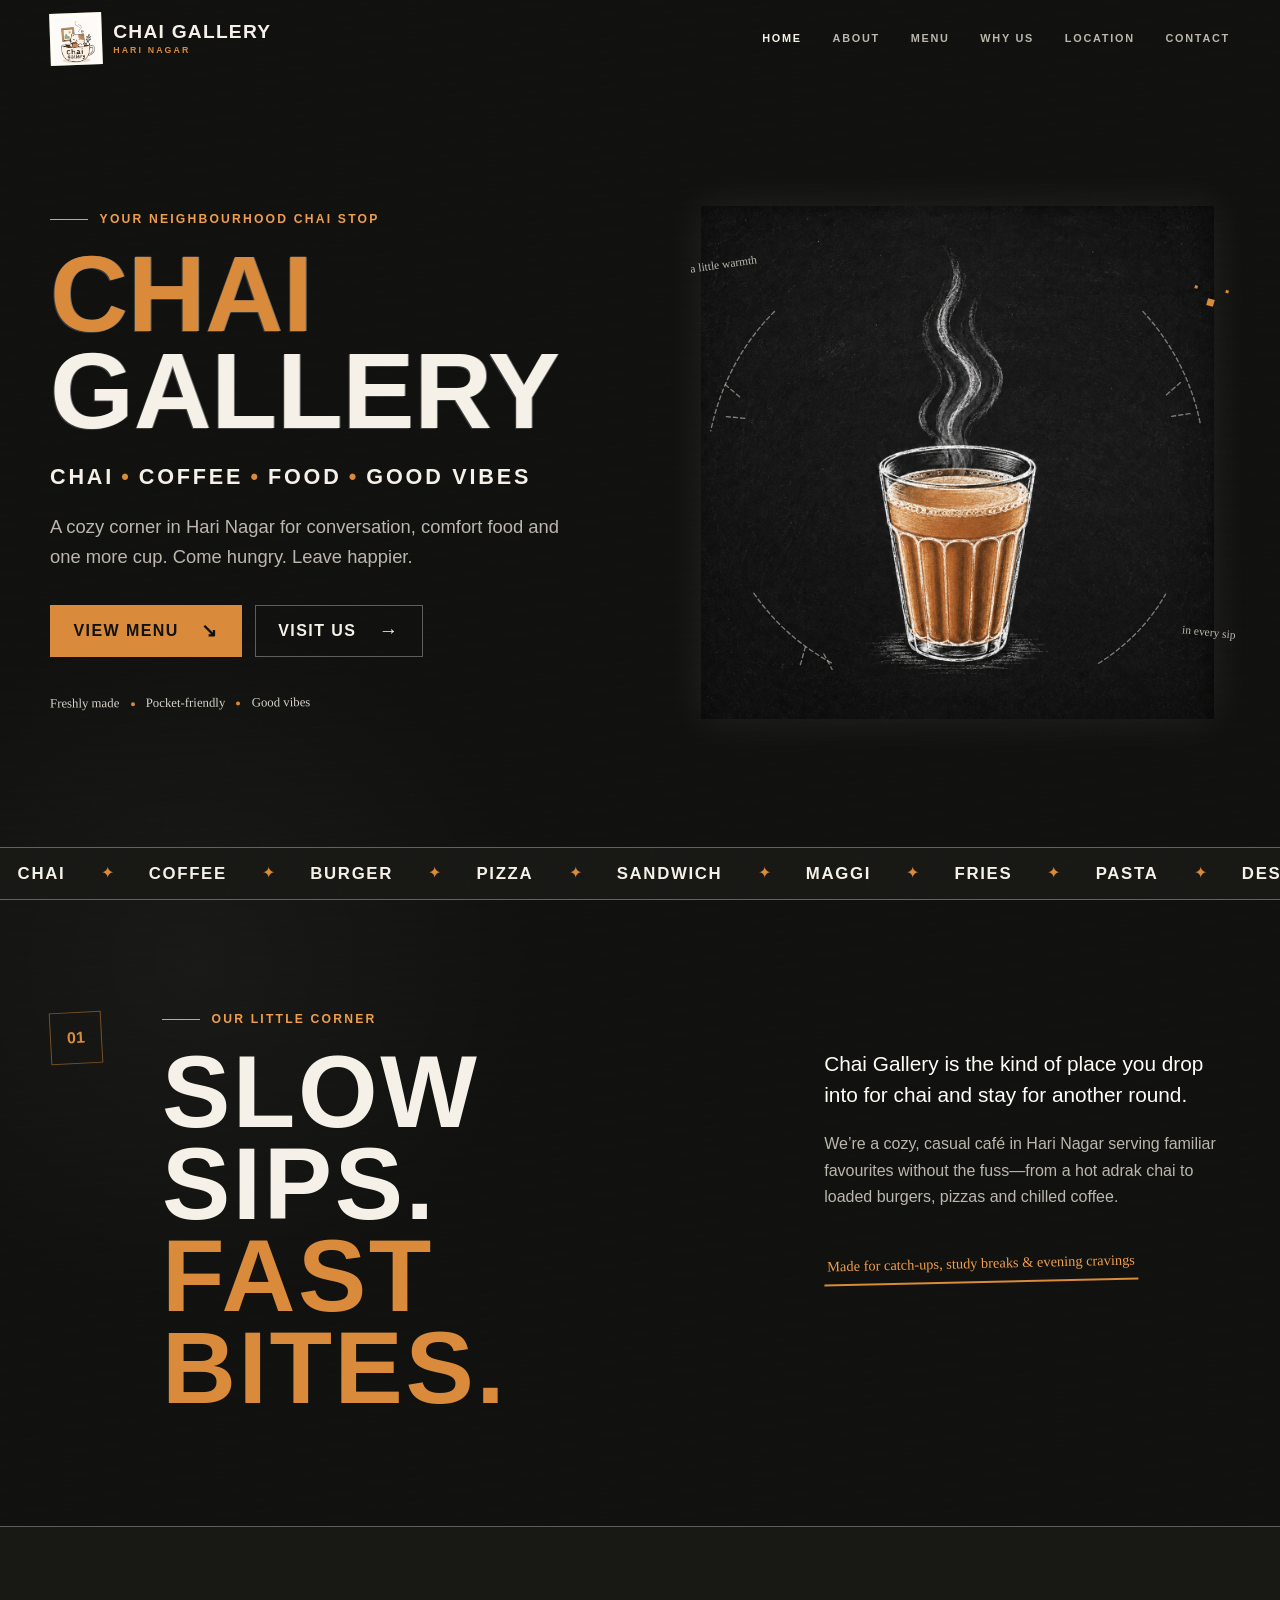
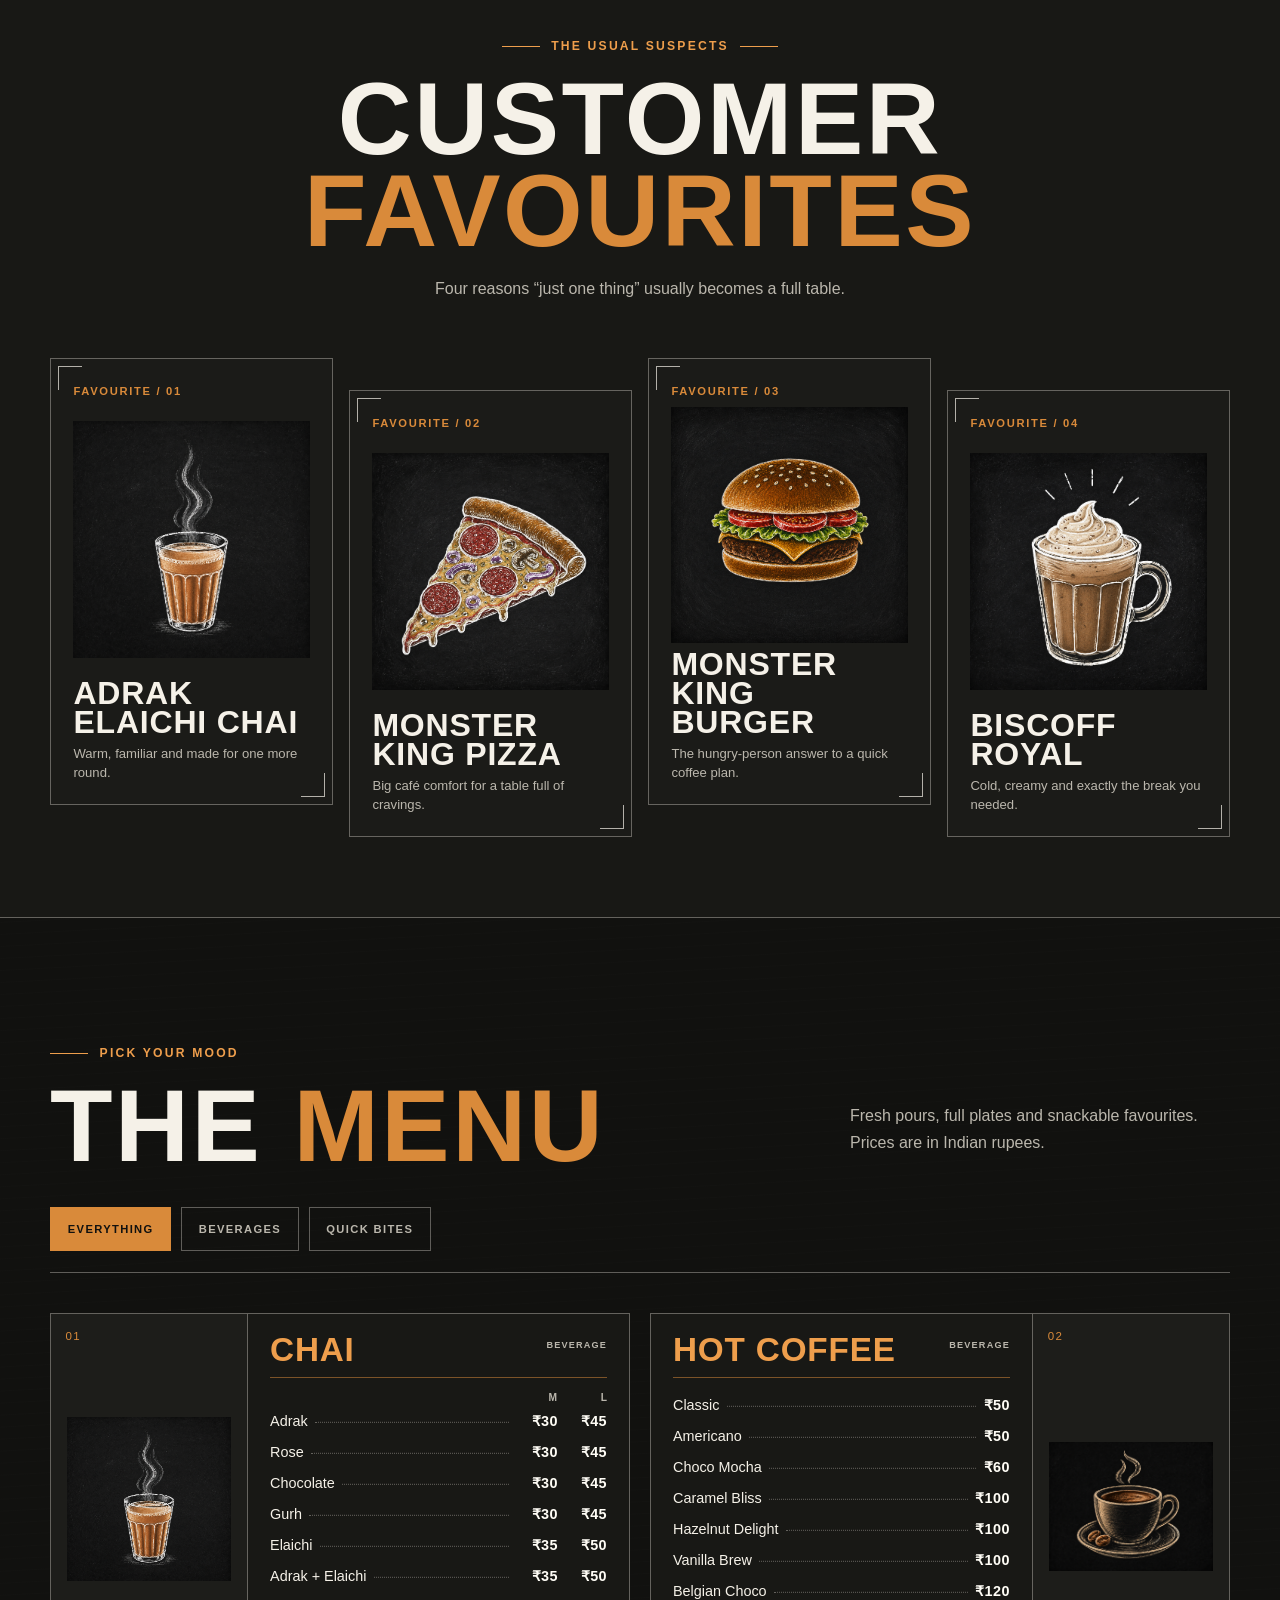
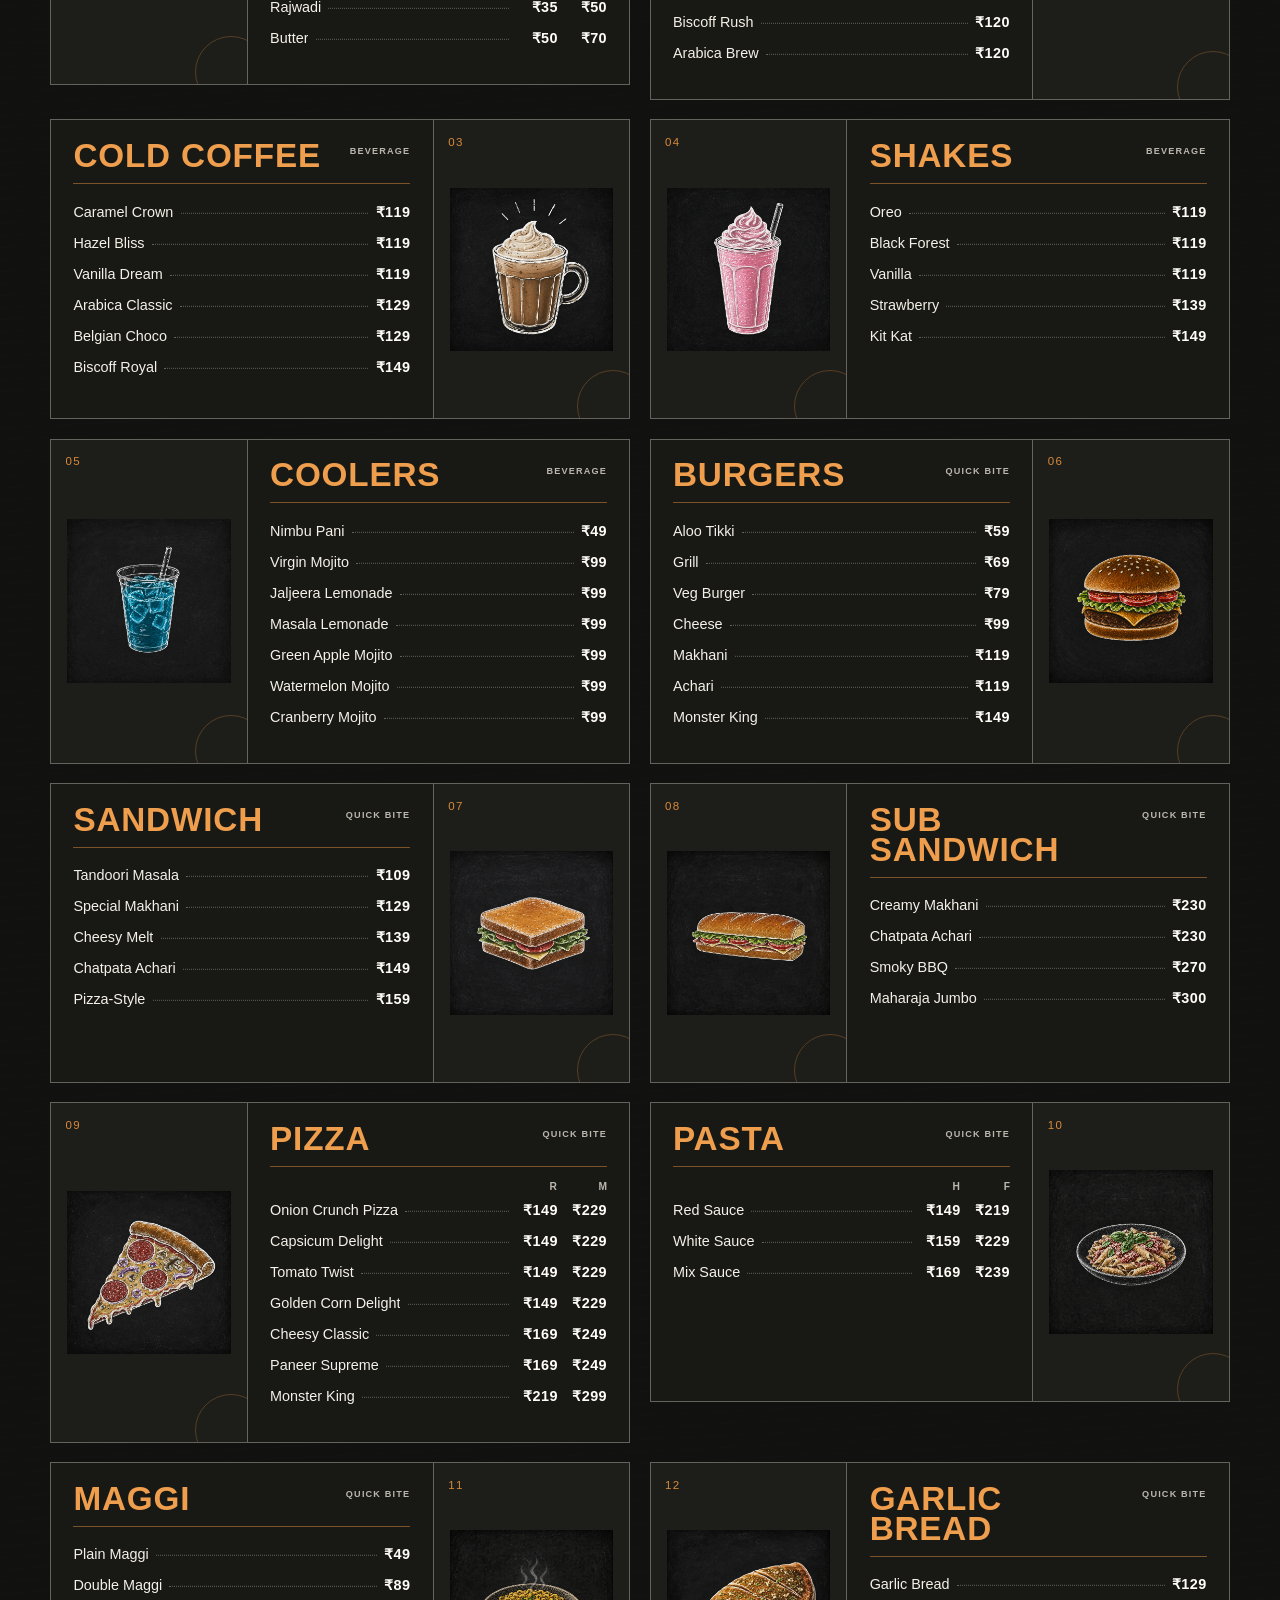
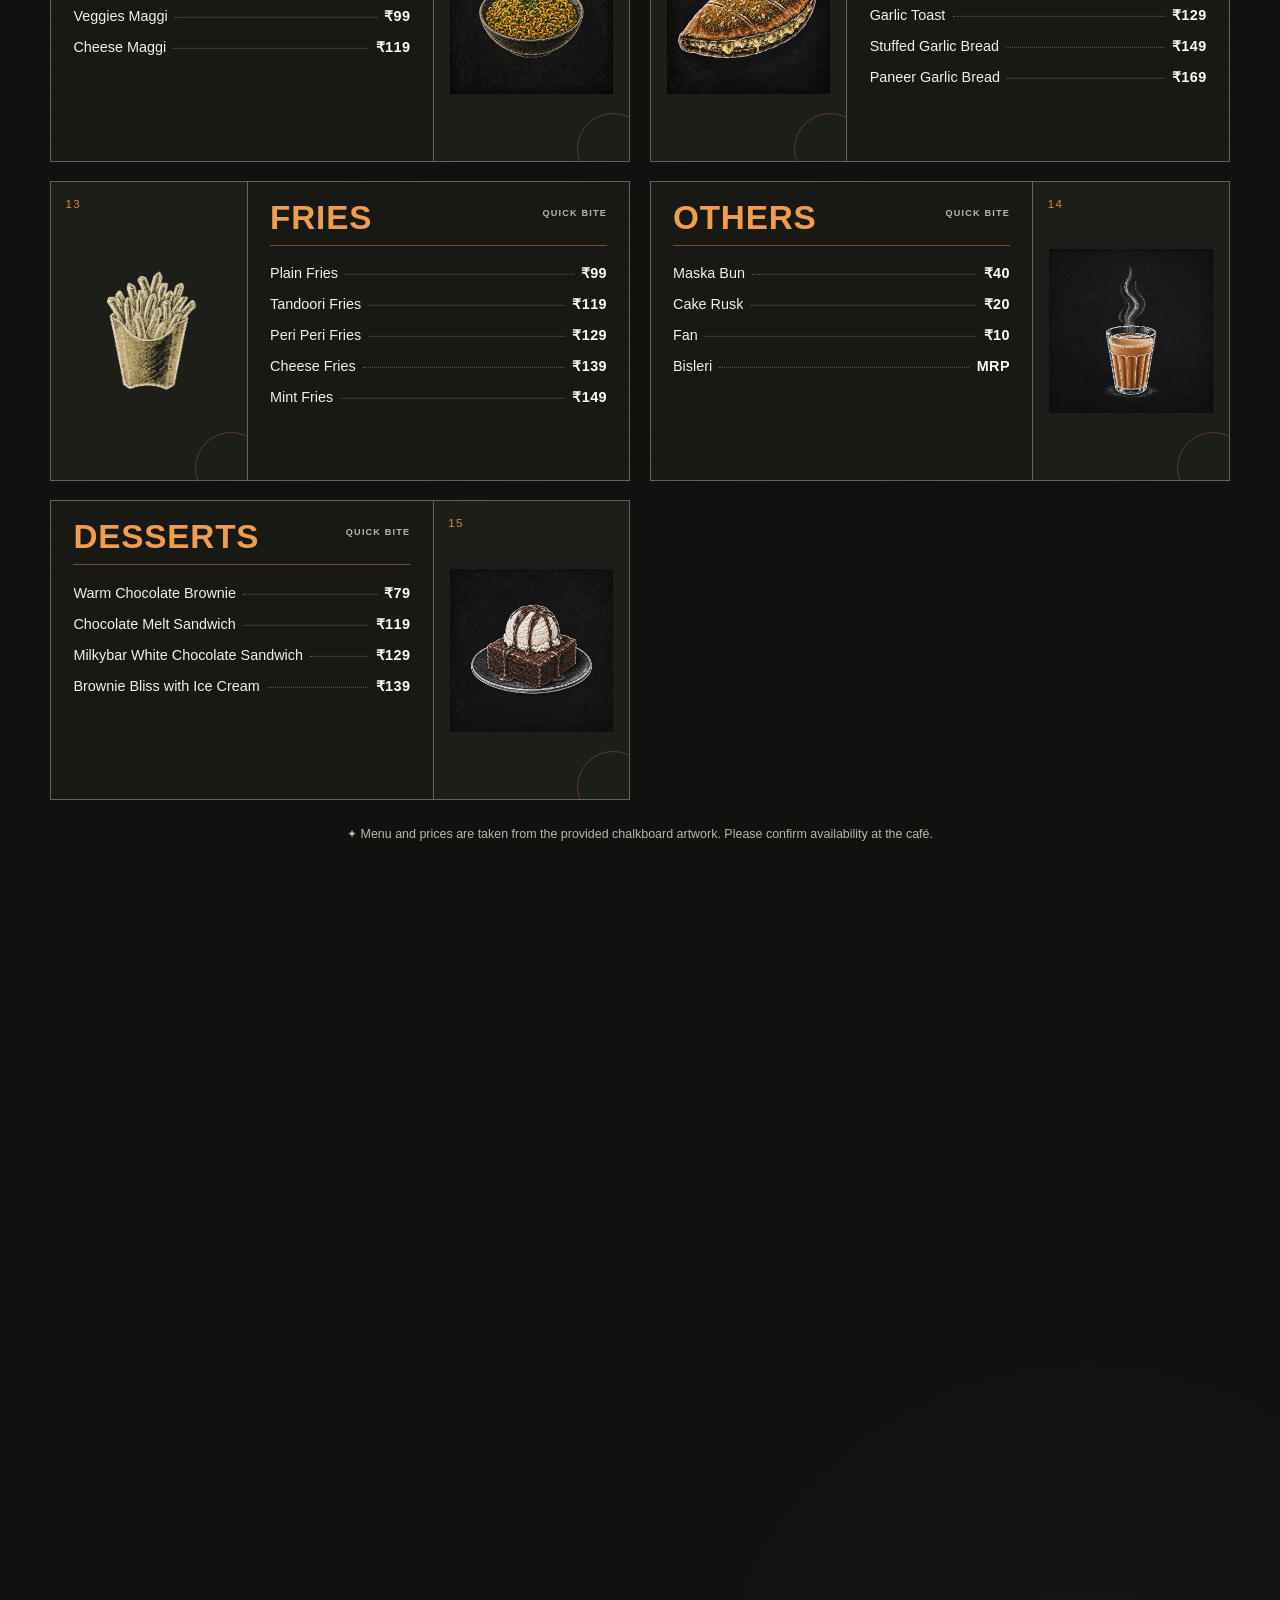
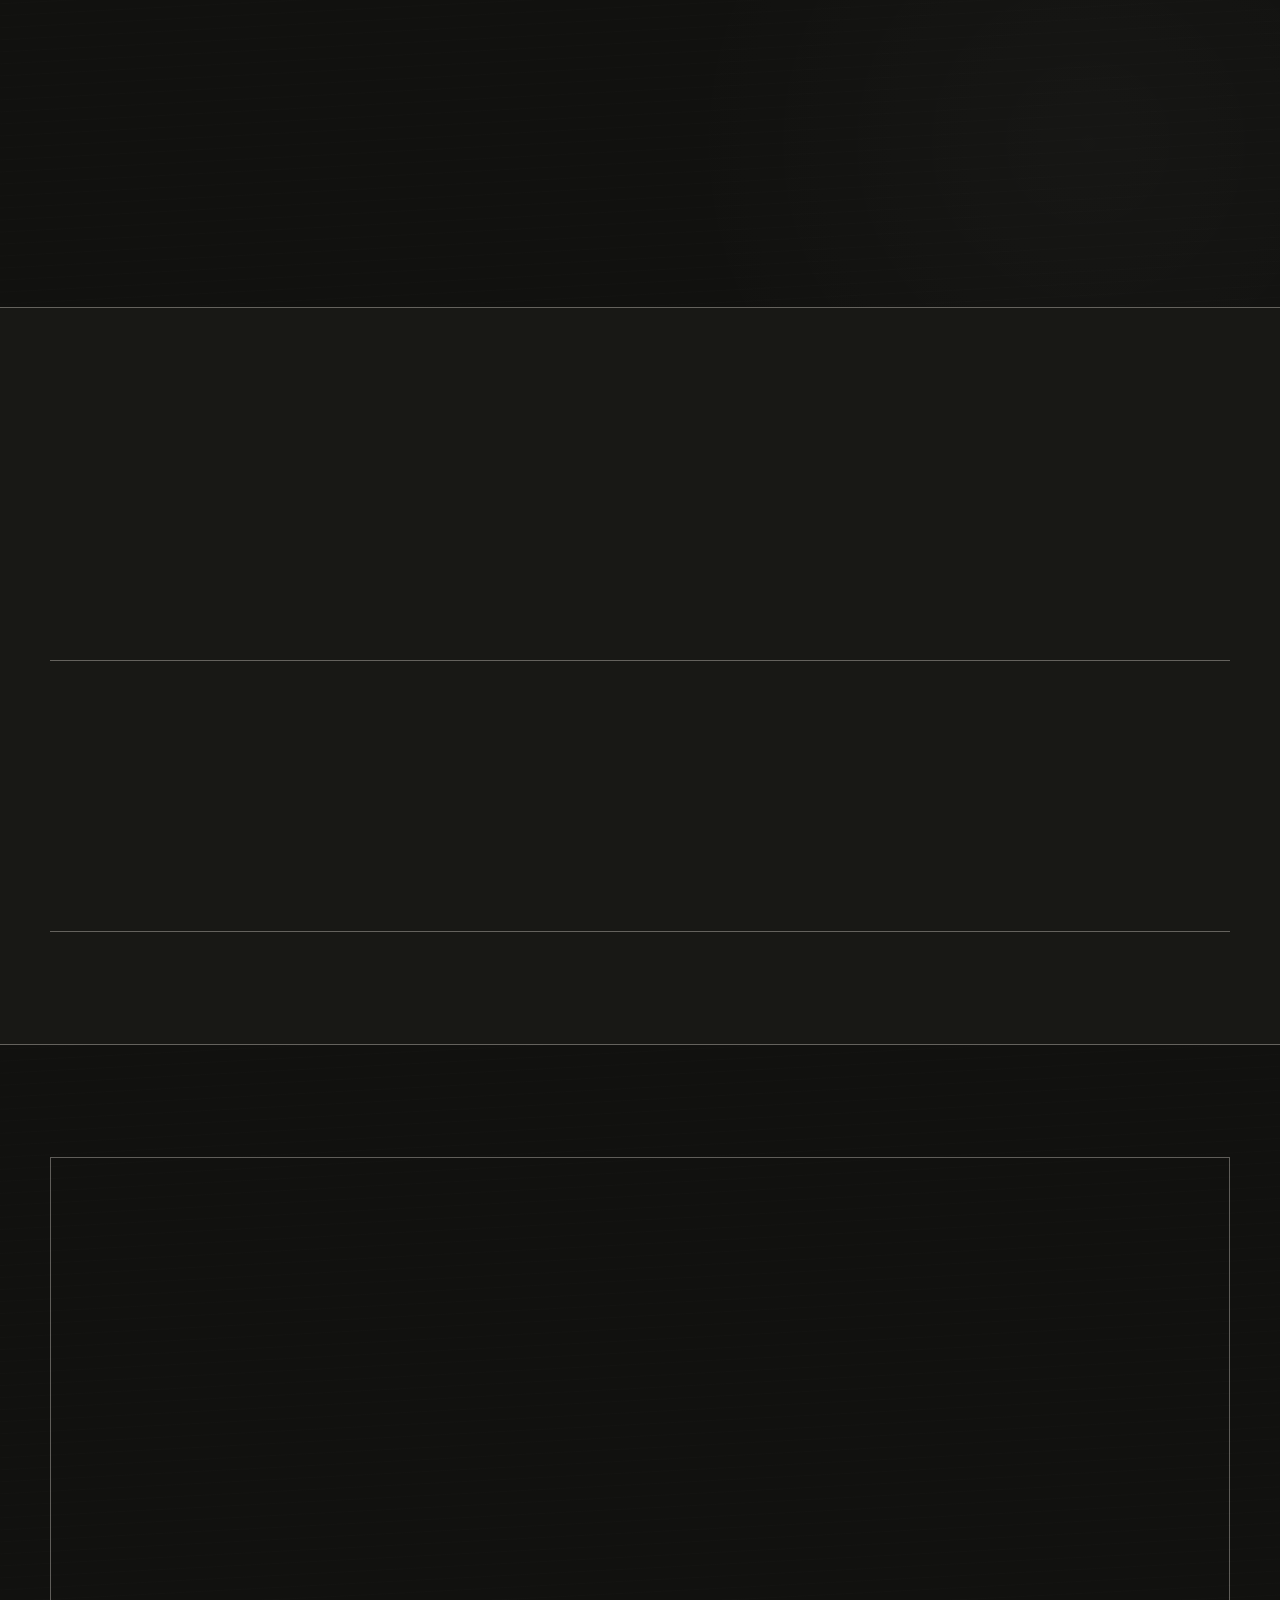
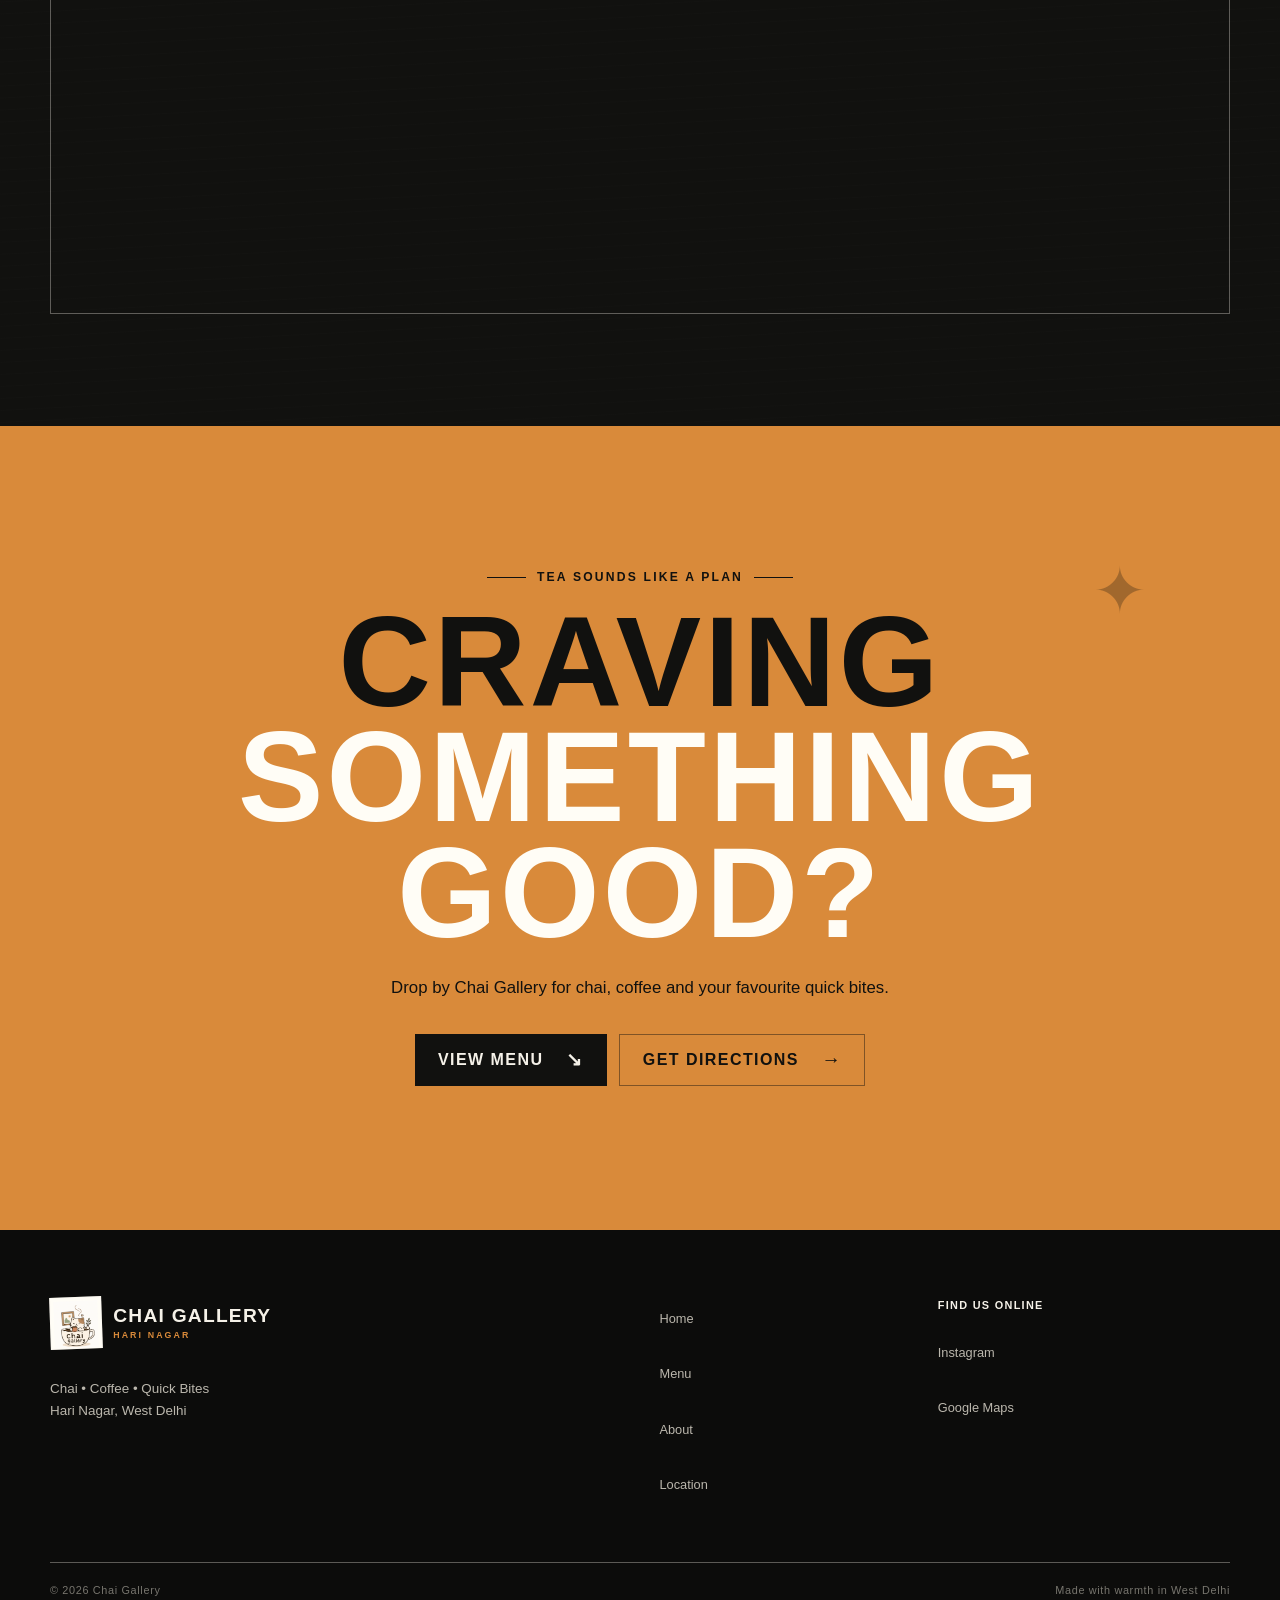
==== index.html @ 55b49de1 "Add WhatsApp link preview icon" ====
<!doctype html>
<html lang="en">
<head>
  <meta charset="utf-8">
  <meta name="viewport" content="width=device-width, initial-scale=1">
  <meta name="theme-color" content="#11110f">
  <meta name="description" content="Chai Gallery is a cozy, pocket-friendly cafe in Hari Nagar, West Delhi serving chai, coffee, quick bites, pizza, burgers and more. Get directions from the official Maps listing.">
  <meta name="keywords" content="Chai Gallery, Chai Gallery Hari Nagar, cafe in Hari Nagar, chai in Hari Nagar, coffee shop Hari Nagar, cafe West Delhi, pizza Hari Nagar, burger Hari Nagar, cold coffee Hari Nagar">
  <link rel="canonical" href="https://www.chaigallery.in/">
  <meta property="og:type" content="website">
  <meta property="og:url" content="https://www.chaigallery.in/">
  <meta property="og:site_name" content="Chai Gallery">
  <meta property="og:title" content="Chai Gallery | Chai, Coffee & Quick Bites in Hari Nagar">
  <meta property="og:description" content="Good chai, quick bites and easy-going cafe vibes in Hari Nagar, West Delhi.">
  <meta property="og:image" content="https://www.chaigallery.in/assets/images/whatsapp-preview.png">
  <meta property="og:image:secure_url" content="https://www.chaigallery.in/assets/images/whatsapp-preview.png">
  <meta property="og:image:type" content="image/png">
  <meta property="og:image:width" content="512">
  <meta property="og:image:height" content="512">
  <meta property="og:image:alt" content="Chai Gallery logo">
  <meta property="og:locale" content="en_IN">
  <meta name="twitter:card" content="summary">
  <meta name="twitter:title" content="Chai Gallery | Chai, Coffee & Quick Bites in Hari Nagar">
  <meta name="twitter:description" content="Good chai, quick bites and easy-going cafe vibes in Hari Nagar, West Delhi.">
  <meta name="twitter:image" content="https://www.chaigallery.in/assets/images/whatsapp-preview.png">
  <title>Chai Gallery | Cafe in Hari Nagar, West Delhi</title>

  <link rel="icon" href="assets/images/chai-gallery-logo.png" type="image/png">
  <link rel="apple-touch-icon" href="assets/images/whatsapp-preview.png">
  <link rel="preload" href="assets/images/menu-art/hero-chai.png" as="image">
  <link rel="preload" href="assets/images/chai-gallery-logo.png" as="image">
  <link rel="stylesheet" href="css/style.css">

  <script type="application/ld+json">
  {
    "@context": "https://schema.org",
    "@type": "CafeOrCoffeeShop",
    "name": "Chai Gallery",
    "description": "A cozy neighborhood cafe for chai, coffee and quick bites in Hari Nagar, West Delhi.",
    "servesCuisine": ["Tea", "Coffee", "Cafe", "Fast Food"],
    "priceRange": "₹",
    "hasMap": "https://maps.app.goo.gl/oTxASr8ygmc5eHVb9",
    "sameAs": ["https://www.instagram.com/chai_gallery_official/"],
    "geo": {
      "@type": "GeoCoordinates",
      "latitude": 28.624861,
      "longitude": 77.1076465
    },
    "address": {
      "@type": "PostalAddress",
      "addressLocality": "Hari Nagar",
      "addressRegion": "New Delhi, Delhi",
      "addressCountry": "IN"
    }
  }
  </script>
</head>
<body>
  <a class="skip-link" href="#main-content">Skip to main content</a>

  <header class="site-header" data-header>
    <div class="container nav-shell">
      <a class="brand" href="#home" aria-label="Chai Gallery home">
        <span class="brand-mark" aria-hidden="true">
          <img src="assets/images/chai-gallery-logo.png" width="56" height="56" alt="">
        </span>
        <span><strong>CHAI GALLERY</strong><small>HARI NAGAR</small></span>
      </a>

      <button class="nav-toggle" type="button" aria-expanded="false" aria-controls="primary-navigation" aria-label="Open navigation" data-nav-toggle>
        <span></span><span></span><span></span>
      </button>

      <nav class="primary-nav" id="primary-navigation" aria-label="Primary navigation" data-nav>
        <a href="#home">Home</a>
        <a href="#about">About</a>
        <a href="#menu">Menu</a>
        <a href="#why-us">Why us</a>
        <a href="#location">Location</a>
        <a href="#contact">Contact</a>
      </nav>
    </div>
  </header>

  <main id="main-content">
    <section class="hero" id="home" aria-labelledby="hero-title">
      <div class="container hero-grid">
        <div class="hero-copy" data-reveal>
          <p class="eyebrow"><span></span> Your neighbourhood chai stop</p>
          <h1 id="hero-title"><span>CHAI</span> GALLERY</h1>
          <p class="hero-tagline">CHAI <b>•</b> COFFEE <b>•</b> FOOD <b>•</b> GOOD VIBES</p>
          <p class="hero-intro">A cozy corner in Hari Nagar for conversation, comfort food and one more cup. Come hungry. Leave happier.</p>
          <div class="button-row">
            <a class="button button-primary" href="#menu">View menu <span aria-hidden="true">↘</span></a>
            <a class="button button-ghost" href="#location">Visit us <span aria-hidden="true">→</span></a>
          </div>
          <div class="hero-note" aria-label="Cafe highlights">
            <span>Freshly made</span><i aria-hidden="true"></i><span>Pocket-friendly</span><i aria-hidden="true"></i><span>Good vibes</span>
          </div>
        </div>

        <div class="hero-art" aria-hidden="true" data-reveal>
          <span class="chalk-label label-one">a little warmth</span>
          <span class="chalk-label label-two">in every sip</span>
          <img src="assets/images/menu-art/hero-chai.png" width="620" height="620" alt="" fetchpriority="high">
          <svg class="hero-scribble" viewBox="0 0 530 500">
            <path d="M87 103c-31 31-52 70-62 116M445 103c27 29 48 68 56 110M67 377c20 29 45 51 76 68M402 445c27-17 49-39 65-67" />
            <path d="M53 186l-14-12m19 33-20-2M468 184l15-13m-10 34 20-3M117 429l-5 18m23-11 8 15" />
          </svg>
        </div>
      </div>
      <div class="hero-marquee" aria-hidden="true">
        <div>
          <span>CHAI</span><i>✦</i><span>COFFEE</span><i>✦</i><span>BURGER</span><i>✦</i><span>PIZZA</span><i>✦</i><span>SANDWICH</span><i>✦</i><span>MAGGI</span><i>✦</i><span>FRIES</span><i>✦</i><span>PASTA</span><i>✦</i><span>DESSERTS</span><i>✦</i><span>GOOD VIBES</span><i>✦</i>
          <span>CHAI</span><i>✦</i><span>COFFEE</span><i>✦</i><span>BURGER</span><i>✦</i><span>PIZZA</span><i>✦</i><span>SANDWICH</span><i>✦</i><span>MAGGI</span><i>✦</i><span>FRIES</span><i>✦</i><span>PASTA</span><i>✦</i><span>DESSERTS</span><i>✦</i><span>GOOD VIBES</span><i>✦</i>
          <span>CHAI</span><i>✦</i><span>COFFEE</span><i>✦</i><span>BURGER</span><i>✦</i><span>PIZZA</span><i>✦</i><span>SANDWICH</span><i>✦</i><span>MAGGI</span><i>✦</i><span>FRIES</span><i>✦</i><span>PASTA</span><i>✦</i><span>DESSERTS</span><i>✦</i><span>GOOD VIBES</span><i>✦</i>
          <span>CHAI</span><i>✦</i><span>COFFEE</span><i>✦</i><span>BURGER</span><i>✦</i><span>PIZZA</span><i>✦</i><span>SANDWICH</span><i>✦</i><span>MAGGI</span><i>✦</i><span>FRIES</span><i>✦</i><span>PASTA</span><i>✦</i><span>DESSERTS</span><i>✦</i><span>GOOD VIBES</span><i>✦</i>
        </div>
      </div>
    </section>

    <section class="section about" id="about" aria-labelledby="about-title">
      <div class="container about-grid">
        <div class="section-number" aria-hidden="true">01</div>
        <div class="about-heading" data-reveal>
          <p class="eyebrow"><span></span> Our little corner</p>
          <h2 id="about-title">SLOW SIPS.<br><em>FAST BITES.</em></h2>
        </div>
        <div class="about-copy" data-reveal>
          <p class="lead">Chai Gallery is the kind of place you drop into for chai and stay for another round.</p>
          <p>We’re a cozy, casual café in Hari Nagar serving familiar favourites without the fuss—from a hot adrak chai to loaded burgers, pizzas and chilled coffee.</p>
          <div class="hand-note">Made for catch-ups, study breaks & evening cravings</div>
        </div>
      </div>
    </section>

    <section class="section favourites" aria-labelledby="favourites-title">
      <div class="container">
        <div class="section-heading center" data-reveal>
          <p class="eyebrow center"><span></span> The usual suspects <span></span></p>
          <h2 id="favourites-title">CUSTOMER <em>FAVOURITES</em></h2>
          <p>Four reasons “just one thing” usually becomes a full table.</p>
        </div>
        <div class="favourites-grid" data-favourites></div>
      </div>
    </section>

    <section class="section menu-section" id="menu" aria-labelledby="menu-title">
      <div class="container">
        <div class="menu-heading" data-reveal>
          <div>
            <p class="eyebrow"><span></span> Pick your mood</p>
            <h2 id="menu-title">THE <em>MENU</em></h2>
          </div>
          <p>Fresh pours, full plates and snackable favourites. Prices are in Indian rupees.</p>
        </div>

        <div class="menu-filter" role="group" aria-label="Filter menu categories" data-menu-filter>
          <button class="is-active" type="button" data-filter="all" aria-pressed="true">Everything</button>
          <button type="button" data-filter="beverages" aria-pressed="false">Beverages</button>
          <button type="button" data-filter="food" aria-pressed="false">Quick bites</button>
        </div>

        <div class="menu-board" data-menu-grid aria-live="polite"></div>
        <p class="menu-footnote">✦ Menu and prices are taken from the provided chalkboard artwork. Please confirm availability at the café.</p>

        <div class="menu-artwork" data-reveal>
          <div>
            <p class="eyebrow"><span></span> From the artifacts</p>
            <h3>Original chalkboard menu</h3>
            <p>The supplied four-panel artwork is included here as a visual reference for the rendered menu above.</p>
          </div>
          <div class="menu-artwork-viewer" data-menu-zoom>
            <div class="menu-zoom-controls" aria-label="Menu image zoom controls">
              <button type="button" data-zoom-out aria-label="Zoom out menu image" title="Zoom out">−</button>
              <output data-zoom-level aria-live="polite">100%</output>
              <button type="button" data-zoom-in aria-label="Zoom in menu image" title="Zoom in">+</button>
              <button type="button" data-zoom-reset aria-label="Reset menu image zoom" title="Reset zoom">Reset</button>
            </div>
            <div class="menu-artwork-frame" tabindex="0" aria-label="Zoomable original Chai Gallery chalkboard menu image">
              <img src="assets/images/menu-art/full-menu.png" width="3750" height="2652" loading="lazy" alt="Original Chai Gallery chalkboard menu artwork" data-zoom-image>
            </div>
          </div>
        </div>
      </div>
    </section>

    <section class="section why" id="why-us" aria-labelledby="why-title">
      <div class="container">
        <div class="section-heading split" data-reveal>
          <div>
            <p class="eyebrow"><span></span> Simple things, done right</p>
            <h2 id="why-title">WHY <em>CHAI GALLERY?</em></h2>
          </div>
          <p>Because the best café plans don’t need a special occasion.</p>
        </div>
        <div class="benefit-grid">
          <article class="benefit" data-reveal>
            <span class="benefit-icon" aria-hidden="true">♨</span>
            <span class="benefit-number">01</span>
            <h3>Freshly prepared</h3>
            <p>Made when you order, served while it’s just right.</p>
          </article>
          <article class="benefit" data-reveal>
            <span class="benefit-icon" aria-hidden="true">₹</span>
            <span class="benefit-number">02</span>
            <h3>Pocket-friendly</h3>
            <p>Good café food that still feels easy on the wallet.</p>
          </article>
          <article class="benefit" data-reveal>
            <span class="benefit-icon" aria-hidden="true">↯</span>
            <span class="benefit-number">03</span>
            <h3>Quick bites</h3>
            <p>From little cravings to proper hunger, sorted fast.</p>
          </article>
          <article class="benefit" data-reveal>
            <span class="benefit-icon" aria-hidden="true">☺</span>
            <span class="benefit-number">04</span>
            <h3>Good café vibes</h3>
            <p>Come as you are. Bring friends, family, or a book.</p>
          </article>
        </div>
      </div>
    </section>

    <section class="section location" id="location" aria-labelledby="location-title">
      <div class="container location-grid">
        <div class="location-card" data-reveal>
          <p class="eyebrow"><span></span> Find your way here</p>
          <h2 id="location-title">VISIT<br><em>CHAI<br>GALLERY</em></h2>
          <p class="location-place">Hari Nagar <span>—</span> West Delhi</p>
          <dl class="location-details">
            <div><dt>Address</dt><dd>Chai Gallery, Hari Nagar, New Delhi, Delhi, India</dd></div>
            <div><dt>Maps</dt><dd><a href="https://maps.app.goo.gl/oTxASr8ygmc5eHVb9" target="_blank" rel="noopener">Open Chai Gallery on Google Maps</a></dd></div>
            <div><dt>Coordinates</dt><dd>28.624861, 77.1076465</dd></div>
          </dl>
          <a class="button button-primary" href="https://maps.app.goo.gl/oTxASr8ygmc5eHVb9" target="_blank" rel="noopener">Get directions <span aria-hidden="true">↗</span></a>
          <p class="config-note">Phone number and opening hours should be confirmed on Google Maps before publishing.</p>
        </div>
        <a class="map-placeholder" href="https://maps.app.goo.gl/oTxASr8ygmc5eHVb9" target="_blank" rel="noopener" aria-label="Open Chai Gallery location on Google Maps" data-reveal>
          <div class="map-grid" aria-hidden="true"></div>
          <div class="map-road road-one" aria-hidden="true"></div>
          <div class="map-road road-two" aria-hidden="true"></div>
          <div class="map-pin" aria-hidden="true"><span></span></div>
          <div class="map-label"><strong>CHAI GALLERY</strong><small>Hari Nagar, West Delhi</small></div>
          <span class="map-note">Your new chai stop</span>
        </a>
      </div>
    </section>

    <section class="cta-section" id="contact" aria-labelledby="cta-title">
      <div class="container cta-inner" data-reveal>
        <div class="cta-star" aria-hidden="true">✦</div>
        <p class="eyebrow center"><span></span> Tea sounds like a plan <span></span></p>
        <h2 id="cta-title">CRAVING<br><em>SOMETHING GOOD?</em></h2>
        <p>Drop by Chai Gallery for chai, coffee and your favourite quick bites.</p>
        <div class="button-row center">
          <a class="button button-dark" href="#menu">View menu <span aria-hidden="true">↘</span></a>
          <a class="button button-outline-dark" href="https://maps.app.goo.gl/oTxASr8ygmc5eHVb9" target="_blank" rel="noopener">Get directions <span aria-hidden="true">→</span></a>
        </div>
      </div>
    </section>
  </main>

  <footer class="site-footer">
    <div class="container footer-grid">
      <div class="footer-brand">
        <a class="brand" href="#home">
          <span class="brand-mark" aria-hidden="true">
            <img src="assets/images/chai-gallery-logo.png" width="56" height="56" alt="">
          </span>
          <span><strong>CHAI GALLERY</strong><small>HARI NAGAR</small></span>
        </a>
        <p>Chai • Coffee • Quick Bites<br>Hari Nagar, West Delhi</p>
      </div>
      <nav class="footer-nav" aria-label="Footer navigation">
        <a href="#home">Home</a><a href="#menu">Menu</a><a href="#about">About</a><a href="#location">Location</a>
      </nav>
      <div class="footer-links">
        <span>Find us online</span>
        <a href="https://www.instagram.com/chai_gallery_official/" target="_blank" rel="noopener">Instagram</a>
        <a href="https://maps.app.goo.gl/oTxASr8ygmc5eHVb9" target="_blank" rel="noopener">Google Maps</a>
      </div>
    </div>
    <div class="container footer-bottom">
      <span>© <span data-year></span> Chai Gallery</span>
      <span>Made with warmth in West Delhi</span>
    </div>
  </footer>

  <noscript><p class="noscript">Please enable JavaScript to view the full café menu.</p></noscript>
  <script src="js/script.js" defer></script>
</body>
</html>
---- css/style.css ----
/*
  CHAI GALLERY DESIGN SYSTEM
  Color, type, spacing, border, button, menu-row and illustration tokens live here.
*/
:root {
  --board: #11110f;
  --board-soft: #181815;
  --board-raised: #20201c;
  --chalk: #f5f1e8;
  --chalk-bright: #fffdf6;
  --muted: #bbb7ad;
  --faint: rgba(245, 241, 232, 0.12);
  --line: rgba(245, 241, 232, 0.34);
  --accent: #d98a3a;
  --accent-bright: #ee9e4c;

  --font-display: "Arial Narrow", "Franklin Gothic Condensed", Impact, sans-serif;
  --font-body: "Segoe UI", Inter, Arial, sans-serif;
  --font-hand: "Segoe Print", "Bradley Hand", cursive;

  --space-1: 0.5rem;
  --space-2: 1rem;
  --space-3: 1.5rem;
  --space-4: 2rem;
  --space-5: 3rem;
  --space-6: 4.5rem;
  --space-7: 7rem;

  --border-thin: 1px solid var(--line);
  --container: 1180px;
  --header-height: 78px;
  --transition: 280ms cubic-bezier(0.22, 1, 0.36, 1);
}

*, *::before, *::after { box-sizing: border-box; }

html {
  scroll-behavior: smooth;
  scroll-padding-top: calc(var(--header-height) + 1rem);
}

body {
  margin: 0;
  color: var(--chalk);
  background:
    radial-gradient(circle at 15% 10%, rgba(255,255,255,.035), transparent 22rem),
    radial-gradient(circle at 85% 68%, rgba(255,255,255,.025), transparent 26rem),
    repeating-linear-gradient(177deg, transparent 0 10px, rgba(255,255,255,.008) 11px, transparent 12px),
    var(--board);
  font-family: var(--font-body);
  font-size: 1rem;
  line-height: 1.65;
  overflow-x: hidden;
  text-rendering: optimizeLegibility;
}

body::before {
  content: "";
  position: fixed;
  inset: 0;
  z-index: 9999;
  pointer-events: none;
  opacity: .17;
  background-image: url("data:image/svg+xml,%3Csvg viewBox='0 0 180 180' xmlns='http://www.w3.org/2000/svg'%3E%3Cfilter id='n'%3E%3CfeTurbulence type='fractalNoise' baseFrequency='.9' numOctaves='3' stitchTiles='stitch'/%3E%3C/filter%3E%3Crect width='100%25' height='100%25' filter='url(%23n)' opacity='.18'/%3E%3C/svg%3E");
  mix-blend-mode: soft-light;
}

img, svg { display: block; max-width: 100%; }
a { color: inherit; text-decoration: none; }
button, input, textarea, select { font: inherit; }
button { color: inherit; }
::selection { background: var(--accent); color: var(--board); }

:focus-visible {
  outline: 3px solid var(--accent-bright);
  outline-offset: 4px;
}

.skip-link {
  position: fixed;
  top: .75rem;
  left: .75rem;
  z-index: 10000;
  padding: .75rem 1rem;
  color: var(--board);
  background: var(--chalk);
  transform: translateY(-150%);
  transition: transform var(--transition);
}

.skip-link:focus { transform: translateY(0); }
.container { width: min(var(--container), calc(100% - 3rem)); margin-inline: auto; }
.section { position: relative; padding-block: var(--space-7); }

.eyebrow {
  display: flex;
  align-items: center;
  gap: .7rem;
  margin: 0 0 1.2rem;
  color: var(--accent-bright);
  font-size: .76rem;
  font-weight: 800;
  letter-spacing: .18em;
  line-height: 1.2;
  text-transform: uppercase;
}

.eyebrow > span { width: 2.4rem; height: 1px; background: currentColor; }
.eyebrow.center { justify-content: center; }

h1, h2, h3, p { margin-top: 0; }
h1, h2, h3 {
  font-family: var(--font-display);
  font-weight: 900;
  letter-spacing: .025em;
  line-height: .9;
  text-transform: uppercase;
}

h2 { margin-bottom: 1.25rem; font-size: clamp(3.4rem, 8vw, 7.2rem); }
h2 em { color: var(--accent); font-style: normal; }

.button-row { display: flex; flex-wrap: wrap; gap: .8rem; align-items: center; }
.button-row.center { justify-content: center; }

.button {
  display: inline-flex;
  min-height: 52px;
  align-items: center;
  justify-content: center;
  gap: 1.4rem;
  padding: .85rem 1.4rem;
  border: 1px solid transparent;
  font-family: var(--font-display);
  font-size: 1rem;
  font-weight: 900;
  letter-spacing: .09em;
  line-height: 1;
  text-transform: uppercase;
  transition: color var(--transition), background var(--transition), border-color var(--transition), transform var(--transition);
}

.button span { font-size: 1.2rem; transition: transform var(--transition); }
.button:hover span { transform: translate(2px, 2px); }
.button:hover { transform: translateY(-2px); }
.button-primary { color: var(--board); background: var(--accent); }
.button-primary:hover { background: var(--accent-bright); }
.button-ghost { border-color: var(--line); }
.button-ghost:hover { border-color: var(--chalk); background: rgba(255,255,255,.04); }
.button-dark { color: var(--chalk); background: var(--board); }
.button-dark:hover { background: #282820; }
.button-outline-dark { color: var(--board); border-color: rgba(17,17,15,.45); }
.button-outline-dark:hover { border-color: var(--board); background: rgba(17,17,15,.07); }
.button.is-disabled { cursor: not-allowed; opacity: .76; }

.site-header {
  position: fixed;
  inset: 0 0 auto;
  z-index: 1000;
  height: var(--header-height);
  border-bottom: 1px solid transparent;
  transition: background var(--transition), border-color var(--transition), height var(--transition);
}

.site-header.is-scrolled {
  background: rgba(17,17,15,.93);
  border-color: var(--faint);
  backdrop-filter: blur(12px);
}

.nav-shell { height: 100%; display: flex; align-items: center; justify-content: space-between; }
.brand { display: inline-flex; align-items: center; gap: .7rem; line-height: 1; }
.brand-mark { display: grid; width: 52px; height: 52px; place-items: center; overflow: hidden; border: 1px solid var(--line); background: var(--chalk-bright); transform: rotate(-2deg); }
.brand-mark img { width: 100%; height: 100%; padding: 3px; object-fit: contain; }
.brand strong { display: block; font-family: var(--font-display); font-size: 1.2rem; letter-spacing: .065em; }
.brand small { display: block; margin-top: .34rem; color: var(--accent); font-size: .55rem; font-weight: 800; letter-spacing: .24em; }

.primary-nav { display: flex; align-items: center; gap: clamp(1.2rem, 2.4vw, 2.3rem); }
.primary-nav a { position: relative; padding-block: .4rem; color: var(--muted); font-size: .68rem; font-weight: 800; letter-spacing: .16em; text-transform: uppercase; transition: color var(--transition); }
.primary-nav a::after { content: ""; position: absolute; inset: auto 100% 0 0; height: 2px; background: var(--accent); transition: inset var(--transition); }
.primary-nav a:hover, .primary-nav a.is-active { color: var(--chalk); }
.primary-nav a:hover::after, .primary-nav a.is-active::after { inset-right: 0; }

.nav-toggle { display: none; width: 48px; height: 48px; padding: 12px; border: var(--border-thin); background: transparent; cursor: pointer; }
.nav-toggle span { display: block; width: 100%; height: 1px; margin: 5px 0; background: var(--chalk); transition: transform var(--transition), opacity var(--transition); }

.hero { position: relative; min-height: 100svh; padding-top: var(--header-height); overflow: hidden; }
.hero-grid { min-height: calc(100svh - var(--header-height) - 53px); display: grid; grid-template-columns: 1.05fr .95fr; align-items: center; gap: 2rem; padding-block: 4rem; }
.hero-copy { position: relative; z-index: 2; min-width: 0; }
.hero h1 { max-width: 640px; margin: 0 0 1.2rem; font-size: clamp(5rem, 8.4vw, 8.2rem); letter-spacing: 0; text-shadow: 1px 0 rgba(255,255,255,.4), -1px 1px rgba(255,255,255,.18); }
.hero h1 span { display: block; color: var(--accent); }
.hero-tagline { display: flex; align-items: center; gap: .45rem; margin-bottom: 1.1rem; font-family: var(--font-display); font-size: clamp(1rem, 2vw, 1.35rem); font-weight: 900; letter-spacing: .13em; }
.hero-tagline b { color: var(--accent); }
.hero-intro { max-width: min(100%, 540px); margin-bottom: 2rem; color: var(--muted); font-size: clamp(1rem, 1.8vw, 1.15rem); overflow-wrap: break-word; }
.hero-note { display: flex; flex-wrap: wrap; align-items: center; gap: .7rem; margin-top: 2.2rem; color: #d6d2c9; font-family: var(--font-hand); font-size: .8rem; transform: rotate(-.3deg); }
.hero-note i { width: 4px; height: 4px; border-radius: 50%; background: var(--accent); }

.hero-art { position: relative; width: min(100%, 590px); justify-self: end; aspect-ratio: 1; }
.hero-art::before { content: ""; position: absolute; inset: 11%; border: 1px solid rgba(245,241,232,.17); border-radius: 50%; box-shadow: 0 0 0 22px rgba(255,255,255,.018), 0 0 0 23px rgba(255,255,255,.05); }
.hero-art::after { content: ""; position: absolute; top: 20%; right: 3%; width: 7px; height: 7px; background: var(--accent); box-shadow: -18px -11px 0 -2px var(--accent), 13px -15px 0 -2px var(--accent); transform: rotate(16deg); }
.hero-art img { position: absolute; inset: 3%; width: 94%; height: 94%; object-fit: contain; filter: drop-shadow(0 0 20px rgba(245,241,232,.08)); animation: breathe 5s ease-in-out infinite; }
.hero-scribble { position: absolute; inset: 0; width: 100%; height: 100%; fill: none; stroke: rgba(245,241,232,.47); stroke-width: 1.3; stroke-linecap: round; stroke-dasharray: 4 3; }
.chalk-label { position: absolute; z-index: 2; color: var(--muted); font-family: var(--font-hand); font-size: .72rem; }
.label-one { top: 12%; left: 1%; transform: rotate(-8deg); }
.label-two { right: -1%; bottom: 17%; transform: rotate(6deg); }

@keyframes breathe { 50% { transform: translateY(-4px) rotate(.4deg); } }

.hero-marquee { height: 53px; overflow: hidden; border-block: var(--border-thin); background: var(--board-soft); }
.hero-marquee > div { display: flex; width: max-content; height: 100%; align-items: center; gap: 2.2rem; padding-inline: 1.1rem; animation: marquee 42s linear infinite; will-change: transform; }
.hero-marquee span { font-family: var(--font-display); font-size: 1.05rem; font-weight: 900; letter-spacing: .1em; }
.hero-marquee span, .hero-marquee i { flex: 0 0 auto; }
.hero-marquee i { color: var(--accent); font-style: normal; }
@keyframes marquee { to { transform: translateX(-50%); } }

.about { border-bottom: var(--border-thin); }
.about-grid { display: grid; grid-template-columns: 72px minmax(0, 1.15fr) minmax(280px, .75fr); gap: 2.5rem; align-items: start; }
.section-number { display: grid; width: 52px; height: 52px; place-items: center; color: var(--accent); border: 1px solid rgba(217,138,58,.5); font-family: var(--font-display); font-weight: 900; transform: rotate(-3deg); }
.about h2 { margin-bottom: 0; }
.about-copy { padding-top: 2.25rem; }
.about-copy .lead { color: var(--chalk-bright); font-size: 1.3rem; line-height: 1.5; }
.about-copy p:not(.lead) { color: var(--muted); }
.hand-note { display: inline-block; margin-top: 1.2rem; padding: .35rem .2rem; color: var(--accent-bright); border-bottom: 2px solid var(--accent); font-family: var(--font-hand); font-size: .9rem; transform: rotate(-1.3deg); }

.section-heading { margin-bottom: 3.5rem; }
.section-heading.center { max-width: 800px; margin-inline: auto; text-align: center; }
.section-heading.center h2 { margin-bottom: 1.15rem; }
.section-heading > p:last-child { color: var(--muted); }
.section-heading.split { display: flex; justify-content: space-between; align-items: end; gap: 2rem; }
.section-heading.split h2 { margin-bottom: 0; font-size: clamp(3rem, 6.5vw, 6.5rem); }
.section-heading.split > p { width: min(100%, 360px); margin-bottom: .4rem; }

.favourites { overflow: hidden; background: var(--board-soft); border-bottom: var(--border-thin); }
.favourites-grid { display: grid; grid-template-columns: repeat(12, 1fr); gap: 1rem; }
.favourite-card { position: relative; min-height: 410px; grid-column: span 3; display: flex; flex-direction: column; justify-content: space-between; padding: 1.4rem; overflow: hidden; border: var(--border-thin); background: rgba(255,255,255,.012); transition: transform var(--transition), border-color var(--transition), background var(--transition); }
.favourite-card:nth-child(2), .favourite-card:nth-child(4) { transform: translateY(2rem); }
.favourite-card:hover { border-color: rgba(217,138,58,.7); background: rgba(217,138,58,.035); transform: translateY(-3px); }
.favourite-card:nth-child(2):hover, .favourite-card:nth-child(4):hover { transform: translateY(calc(2rem - 3px)); }
.favourite-card::before, .favourite-card::after { content: ""; position: absolute; width: 24px; height: 24px; border-color: var(--accent); opacity: .7; }
.favourite-card::before { top: 7px; left: 7px; border-top: 1px solid; border-left: 1px solid; }
.favourite-card::after { right: 7px; bottom: 7px; border-right: 1px solid; border-bottom: 1px solid; }
.favourite-card img { width: 100%; height: 250px; object-fit: contain; transition: transform var(--transition), filter var(--transition); }
.favourite-card:hover img { transform: translateY(-4px) scale(1.025); filter: drop-shadow(0 0 9px rgba(217,138,58,.24)); }
.favourite-card-number { color: var(--accent); font-size: .7rem; font-weight: 800; letter-spacing: .15em; }
.favourite-card h3 { margin: 0 0 .45rem; font-size: 2rem; }
.favourite-card p { margin-bottom: 0; color: var(--muted); font-size: .82rem; line-height: 1.45; }

.menu-section { padding-top: calc(var(--space-7) + 1rem); }
.menu-heading { display: flex; align-items: end; justify-content: space-between; gap: 2rem; margin-bottom: 2.2rem; }
.menu-heading h2 { margin-bottom: 0; }
.menu-heading > p { width: min(100%, 380px); margin-bottom: 1rem; color: var(--muted); }
.menu-filter { display: flex; flex-wrap: wrap; gap: .6rem; margin-bottom: 2.5rem; padding-bottom: 1.3rem; border-bottom: var(--border-thin); }
.menu-filter button { min-height: 44px; padding: .65rem 1.05rem; color: var(--muted); border: 1px solid var(--line); background: transparent; font-size: .7rem; font-weight: 800; letter-spacing: .12em; text-transform: uppercase; cursor: pointer; transition: color var(--transition), background var(--transition), border-color var(--transition); }
.menu-filter button:hover, .menu-filter button.is-active { color: var(--board); border-color: var(--accent); background: var(--accent); }

.menu-board { display: grid; grid-template-columns: repeat(2, minmax(0, 1fr)); gap: 1.2rem; align-items: start; }
.menu-card { position: relative; display: grid; grid-template-columns: minmax(130px, .34fr) minmax(0, .66fr); min-height: 300px; border: var(--border-thin); background: var(--board-soft); overflow: hidden; transition: opacity 180ms ease, transform 180ms ease, border-color var(--transition); }
.menu-card:nth-child(4n + 2), .menu-card:nth-child(4n + 3) { grid-template-columns: minmax(0, .66fr) minmax(130px, .34fr); }
.menu-card:nth-child(4n + 2) .menu-illustration, .menu-card:nth-child(4n + 3) .menu-illustration { order: 2; border-right: 0; border-left: var(--border-thin); }
.menu-card:hover { border-color: rgba(245,241,232,.58); }
.menu-card.is-hidden { display: none; }
.menu-card.is-entering { opacity: 0; transform: translateY(8px); }
.menu-illustration { position: relative; display: grid; place-items: center; min-height: 100%; padding: 1rem; border-right: var(--border-thin); background: rgba(255,255,255,.018); overflow: hidden; }
.menu-illustration::before { content: attr(data-index); position: absolute; top: .8rem; left: .9rem; color: var(--accent); font-family: var(--font-display); font-size: .72rem; letter-spacing: .12em; }
.menu-illustration::after { content: ""; position: absolute; right: -20px; bottom: -24px; width: 72px; height: 72px; border: 1px solid rgba(217,138,58,.3); border-radius: 50%; }
.menu-illustration img { width: 100%; max-height: 180px; object-fit: contain; opacity: .96; transition: transform var(--transition); }
.menu-card:hover .menu-illustration img { transform: translateY(-3px) rotate(.7deg); }
.menu-content { min-width: 0; padding: 1.3rem 1.4rem 1.5rem; }
.menu-content header { display: flex; align-items: start; justify-content: space-between; gap: 1rem; margin-bottom: 1.15rem; padding-bottom: .75rem; border-bottom: 1px solid rgba(217,138,58,.52); }
.menu-content h3 { margin: 0; color: var(--accent-bright); font-size: clamp(1.55rem, 2.6vw, 2.2rem); }
.menu-type { flex: none; padding-top: .2rem; color: var(--muted); font-size: .57rem; font-weight: 800; letter-spacing: .13em; text-transform: uppercase; }
.menu-sizes { display: grid; grid-template-columns: minmax(0, 1fr) repeat(2, 42px); gap: .5rem; margin: -.4rem 0 .32rem; color: var(--muted); font-size: .64rem; font-weight: 800; text-align: right; }
.menu-row { display: grid; grid-template-columns: minmax(0, auto) 1fr auto; gap: .45rem; align-items: baseline; min-height: 31px; font-size: .9rem; line-height: 1.35; }
.menu-row.has-sizes { grid-template-columns: minmax(0, auto) 1fr 42px 42px; }
.menu-item-name { overflow: hidden; color: var(--chalk); text-overflow: ellipsis; white-space: nowrap; }
.menu-dots { min-width: 12px; border-bottom: 1px dotted rgba(245,241,232,.34); transform: translateY(-.2rem); }
.menu-price { color: var(--chalk-bright); font-family: var(--font-display); font-weight: 700; letter-spacing: .03em; text-align: right; white-space: nowrap; }
.menu-price.placeholder { color: var(--muted); }
.menu-footnote { margin: 1.5rem 0 0; color: var(--muted); font-size: .78rem; text-align: center; }
.menu-footnote code { color: var(--accent-bright); }

.menu-artwork {
  display: grid;
  grid-template-columns: 1fr;
  gap: 1.2rem;
  align-items: start;
  margin-top: 2.4rem;
  padding: 1.2rem;
  border: var(--border-thin);
  background: rgba(255,255,255,.014);
}

.menu-artwork h3 {
  margin-bottom: .75rem;
  color: var(--accent-bright);
  font-size: clamp(2rem, 4vw, 3.6rem);
}

.menu-artwork p:not(.eyebrow) {
  max-width: 620px;
  margin-bottom: 0;
  color: var(--muted);
  font-size: .86rem;
}

.menu-artwork-viewer {
  display: grid;
  gap: .75rem;
}

.menu-zoom-controls {
  display: flex;
  flex-wrap: wrap;
  gap: .5rem;
  align-items: center;
  justify-content: flex-end;
}

.menu-zoom-controls button,
.menu-zoom-controls output {
  min-height: 42px;
  padding: .65rem .85rem;
  color: var(--chalk);
  border: 1px solid var(--line);
  background: rgba(255,255,255,.018);
  font-size: .72rem;
  font-weight: 900;
  letter-spacing: .1em;
  line-height: 1;
  text-transform: uppercase;
}

.menu-zoom-controls button {
  min-width: 44px;
  cursor: pointer;
  transition: color var(--transition), background var(--transition), border-color var(--transition);
}

.menu-zoom-controls button:hover,
.menu-zoom-controls button:focus-visible {
  color: var(--board);
  border-color: var(--accent);
  background: var(--accent);
}

.menu-zoom-controls button:disabled {
  color: rgba(245,241,232,.42);
  border-color: rgba(245,241,232,.14);
  background: rgba(255,255,255,.01);
  cursor: not-allowed;
}

.menu-zoom-controls output {
  min-width: 72px;
  color: var(--accent-bright);
  text-align: center;
}

.menu-artwork-frame {
  display: block;
  max-height: min(76vh, 900px);
  overflow: auto;
  border: 1px solid rgba(245,241,232,.22);
  background: #090909;
  cursor: grab;
  scrollbar-color: var(--accent) var(--board-soft);
  scrollbar-width: thin;
  overscroll-behavior: auto;
}

.menu-artwork-frame:active { cursor: grabbing; }

.menu-artwork-frame img {
  display: block;
  width: var(--menu-zoom-width, 100%);
  min-width: 100%;
  max-width: none;
  height: auto;
  object-fit: contain;
  transform-origin: top left;
  transition: none;
  user-select: none;
  -webkit-user-drag: none;
}

.why { background: var(--board-soft); border-block: var(--border-thin); }
.benefit-grid { display: grid; grid-template-columns: repeat(4, 1fr); border-block: var(--border-thin); }
.benefit { position: relative; min-height: 270px; padding: 2rem 1.5rem; }
.benefit + .benefit { border-left: var(--border-thin); }
.benefit-icon { display: grid; width: 50px; height: 50px; place-items: center; margin-bottom: 2.8rem; color: var(--accent); border: 1px solid rgba(217,138,58,.55); border-radius: 50%; font-family: var(--font-hand); font-size: 1.35rem; transform: rotate(-5deg); }
.benefit-number { position: absolute; top: 1.3rem; right: 1.3rem; color: rgba(245,241,232,.26); font-family: var(--font-display); font-size: .7rem; }
.benefit h3 { margin-bottom: .8rem; font-size: 1.4rem; }
.benefit p { margin-bottom: 0; color: var(--muted); font-size: .85rem; line-height: 1.55; }

.location-grid { display: grid; grid-template-columns: minmax(0, .9fr) minmax(0, 1.1fr); border: var(--border-thin); }
.location-card { padding: clamp(2rem, 5vw, 4.5rem); }
.location-card h2 { max-width: 100%; font-size: clamp(3.4rem, 5.2vw, 5.4rem); }
.location-place { color: var(--chalk-bright); font-family: var(--font-display); font-size: 1.35rem; font-weight: 900; letter-spacing: .08em; text-transform: uppercase; }
.location-place span { color: var(--accent); }
.location-details { margin: 2.4rem 0; border-top: var(--border-thin); }
.location-details > div { display: grid; grid-template-columns: 130px 1fr; gap: 1rem; padding-block: .85rem; border-bottom: var(--border-thin); }
.location-details dt { color: var(--muted); font-size: .68rem; font-weight: 800; letter-spacing: .13em; text-transform: uppercase; }
.location-details dd { margin: 0; color: #dedad1; font-size: .9rem; }
.location-details a { color: var(--accent-bright); text-decoration: underline; text-decoration-thickness: 1px; text-underline-offset: .18em; }
.config-note { margin: .75rem 0 0; color: var(--muted); font-size: .7rem; }

.map-placeholder { position: relative; display: block; min-height: 650px; border-left: var(--border-thin); background: #1d1d19; overflow: hidden; cursor: pointer; }
.map-grid { position: absolute; inset: 0; opacity: .45; background-image: linear-gradient(rgba(245,241,232,.06) 1px, transparent 1px), linear-gradient(90deg, rgba(245,241,232,.06) 1px, transparent 1px); background-size: 46px 46px; transform: rotate(8deg) scale(1.2); }
.map-road { position: absolute; border: 22px solid rgba(245,241,232,.09); border-radius: 50%; }
.road-one { width: 740px; height: 230px; top: 3%; left: -20%; transform: rotate(-24deg); }
.road-two { width: 650px; height: 190px; right: -28%; bottom: 4%; transform: rotate(47deg); }
.map-pin { position: absolute; top: 44%; left: 50%; width: 78px; height: 78px; border: 2px solid var(--chalk); border-radius: 50% 50% 50% 0; background: var(--accent); box-shadow: 0 0 0 11px rgba(217,138,58,.13); transform: translate(-50%, -50%) rotate(-45deg); }
.map-pin span { position: absolute; inset: 24px; border: 2px solid var(--board); border-radius: 50%; }
.map-label { position: absolute; top: calc(44% + 75px); left: 50%; display: flex; flex-direction: column; width: max-content; align-items: center; padding: .8rem 1.2rem; color: var(--board); background: var(--chalk); transform: translateX(-50%) rotate(-1deg); }
.map-label strong { font-family: var(--font-display); font-size: 1.3rem; letter-spacing: .07em; }
.map-label small { font-size: .66rem; }
.map-note { position: absolute; right: 8%; bottom: 8%; color: var(--accent-bright); font-family: var(--font-hand); font-size: .8rem; transform: rotate(-7deg); }
.map-placeholder:hover .map-pin, .map-placeholder:focus-visible .map-pin { box-shadow: 0 0 0 14px rgba(217,138,58,.2), 0 0 32px rgba(217,138,58,.36); }
.map-placeholder:hover .map-label, .map-placeholder:focus-visible .map-label { background: var(--accent-bright); }

.cta-section { color: var(--board); background: var(--accent); }
.cta-inner { position: relative; padding-block: clamp(5.5rem, 12vw, 9rem); text-align: center; }
.cta-inner .eyebrow { color: var(--board); }
.cta-inner h2 { max-width: 950px; margin: 0 auto 1.5rem; font-size: clamp(4rem, 10vw, 9rem); }
.cta-inner h2 em { color: var(--chalk-bright); }
.cta-inner > p:not(.eyebrow) { margin-bottom: 2rem; font-size: 1.05rem; }
.cta-star { position: absolute; top: 14%; right: 7%; color: rgba(17,17,15,.28); font-size: 4rem; }

.site-footer { padding: 4.2rem 0 1.3rem; background: #0c0c0b; }
.footer-grid { display: grid; grid-template-columns: 1.4fr .55fr .75fr; gap: 4rem; padding-bottom: 3.5rem; }
.footer-brand p { margin: 1.3rem 0 0; color: var(--muted); font-size: .84rem; }
.footer-nav, .footer-links { display: flex; flex-direction: column; gap: .7rem; }
.footer-nav a, .footer-links a { display: inline-flex; width: fit-content; min-height: 44px; align-items: center; color: var(--muted); font-size: .8rem; transition: color var(--transition); }
.footer-nav a:hover, .footer-links a:hover { color: var(--accent-bright); }
.footer-links > span { margin-bottom: .3rem; color: var(--chalk); font-size: .68rem; font-weight: 800; letter-spacing: .12em; text-transform: uppercase; }
.footer-links small { display: inline; margin-left: .25rem; color: #706e67; }
.footer-bottom { display: flex; justify-content: space-between; padding-top: 1.2rem; color: #77756e; border-top: var(--border-thin); font-size: .68rem; letter-spacing: .06em; }
.noscript { position: fixed; z-index: 2000; inset: auto 0 0; margin: 0; padding: .75rem; color: var(--board); background: var(--accent); text-align: center; }

[data-reveal] { opacity: 0; transform: translateY(22px); transition: opacity 560ms ease, transform 560ms ease; }
[data-reveal].is-visible { opacity: 1; transform: translateY(0); }

@media (max-width: 1050px) {
  .favourite-card { grid-column: span 6; }
  .favourite-card:nth-child(2), .favourite-card:nth-child(4) { transform: none; }
  .favourite-card:nth-child(2):hover, .favourite-card:nth-child(4):hover { transform: translateY(-3px); }
  .benefit-grid { grid-template-columns: repeat(2, 1fr); }
  .benefit:nth-child(3) { border-left: 0; border-top: var(--border-thin); }
  .benefit:nth-child(4) { border-top: var(--border-thin); }
  .menu-card { grid-template-columns: minmax(105px, .28fr) minmax(0, .72fr); }
  .menu-card:nth-child(4n + 2), .menu-card:nth-child(4n + 3) { grid-template-columns: minmax(0, .72fr) minmax(105px, .28fr); }
}

@media (max-width: 860px) {
  :root { --header-height: 70px; }
  .container { width: min(100% - 2rem, var(--container)); }
  .section { padding-block: 5.5rem; }
  .nav-toggle { display: block; }
  .nav-toggle[aria-expanded="true"] span:nth-child(1) { transform: translateY(6px) rotate(45deg); }
  .nav-toggle[aria-expanded="true"] span:nth-child(2) { opacity: 0; }
  .nav-toggle[aria-expanded="true"] span:nth-child(3) { transform: translateY(-6px) rotate(-45deg); }
  .primary-nav { position: fixed; inset: var(--header-height) 0 auto; display: grid; padding: 1.2rem 1rem 1.6rem; border-bottom: var(--border-thin); background: rgba(17,17,15,.98); transform: translateY(-130%); visibility: hidden; transition: transform var(--transition), visibility var(--transition); }
  .primary-nav.is-open { transform: translateY(0); visibility: visible; }
  .primary-nav a { min-height: 45px; display: flex; align-items: center; padding-inline: 1rem; border-bottom: 1px solid var(--faint); }
  .hero-grid { min-height: auto; grid-template-columns: 1fr; padding-top: 5rem; padding-bottom: 2rem; }
  .hero-copy { max-width: 680px; }
  .hero h1 { max-width: 100%; font-size: clamp(5rem, 18vw, 8rem); }
  .hero-art { width: min(100%, 540px); margin-top: -2rem; justify-self: center; }
  .about-grid { grid-template-columns: 60px 1fr; }
  .about-copy { grid-column: 2; padding-top: 0; }
  .menu-heading, .section-heading.split { align-items: start; flex-direction: column; }
  .menu-heading > p, .section-heading.split > p { width: min(100%, 560px); }
  .menu-board { grid-template-columns: 1fr; }
  .menu-artwork { grid-template-columns: 1fr; }
  .menu-card:nth-child(4n + 2), .menu-card:nth-child(4n + 3) { grid-template-columns: minmax(130px, .34fr) minmax(0, .66fr); }
  .menu-card:nth-child(4n + 2) .menu-illustration, .menu-card:nth-child(4n + 3) .menu-illustration { order: 0; border-right: var(--border-thin); border-left: 0; }
  .location-grid { grid-template-columns: 1fr; }
  .map-placeholder { min-height: 480px; border-top: var(--border-thin); border-left: 0; }
  .footer-grid { grid-template-columns: 1.5fr .7fr; }
  .footer-links { grid-column: 1 / -1; }
}

@media (max-width: 560px) {
  .container { width: min(100% - 1.25rem, var(--container)); }
  .section { padding-block: 4.5rem; }
  .brand-mark { width: 44px; height: 44px; }
  .brand strong { font-size: 1.05rem; }
  .hero-grid { gap: .5rem; padding-top: 3.5rem; }
  .hero h1 { font-size: clamp(3.2rem, 14vw, 4.3rem); letter-spacing: 0; }
  .hero-tagline { flex-wrap: wrap; gap: .2rem .4rem; font-size: .92rem; }
  .hero-intro { width: min(100%, 330px); margin-bottom: 1.5rem; font-size: .95rem; }
  .button { width: 100%; justify-content: space-between; }
  .hero-note { gap: .5rem; margin-top: 1.6rem; }
  .hero-art { margin-top: -1rem; }
  .hero-marquee > div { gap: 1.3rem; }
  .about-grid { grid-template-columns: 1fr; gap: 1rem; }
  .section-number { margin-bottom: 1.4rem; }
  .about-copy { grid-column: auto; }
  .section-heading { margin-bottom: 2.2rem; }
  .favourites-grid { display: flex; gap: .8rem; margin-inline: -.625rem; padding-inline: .625rem; overflow-x: auto; scroll-snap-type: x mandatory; scrollbar-width: none; }
  .favourites-grid::-webkit-scrollbar { display: none; }
  .favourite-card { min-width: 82vw; min-height: 380px; scroll-snap-align: center; }
  .favourite-card img { height: 230px; }
  .menu-heading { margin-bottom: 1.5rem; }
  .menu-filter { position: sticky; top: var(--header-height); z-index: 5; flex-wrap: nowrap; margin-inline: -.625rem; padding: .8rem .625rem; overflow-x: auto; background: rgba(17,17,15,.95); backdrop-filter: blur(8px); }
  .menu-filter button { flex: none; }
  .menu-card, .menu-card:nth-child(4n + 2), .menu-card:nth-child(4n + 3) { grid-template-columns: 100px minmax(0, 1fr); min-height: 265px; }
  .menu-card:nth-child(4n + 2) .menu-illustration, .menu-card:nth-child(4n + 3) .menu-illustration { order: 0; border-right: var(--border-thin); border-left: 0; }
  .menu-content { padding: 1.05rem .9rem 1.2rem; }
  .menu-content header { gap: .4rem; }
  .menu-content h3 { font-size: 1.55rem; }
  .menu-type { display: none; }
  .menu-row { min-height: 35px; font-size: .8rem; }
  .menu-item-name { white-space: normal; }
  .menu-illustration { padding: .55rem; }
  .menu-illustration img { width: 96px; }
  .menu-sizes { grid-template-columns: minmax(0, 1fr) repeat(2, 38px); }
  .menu-row.has-sizes { grid-template-columns: minmax(0, auto) 1fr 38px 38px; }
  .menu-footnote { line-height: 1.5; }
  .menu-artwork { margin-top: 1.6rem; padding: .75rem; }
  .menu-artwork h3 { font-size: 2rem; }
  .menu-zoom-controls { justify-content: flex-start; }
  .menu-artwork-frame { max-height: 70vh; }
  .benefit-grid { grid-template-columns: 1fr; }
  .benefit { min-height: auto; }
  .benefit + .benefit { border-left: 0; border-top: var(--border-thin); }
  .benefit-icon { margin-bottom: 1.6rem; }
  .location-card { padding: 2.2rem 1.2rem; }
  .location-card h2 { font-size: clamp(3.1rem, 14vw, 4.5rem); }
  .location-details > div { grid-template-columns: 105px 1fr; }
  .map-placeholder { min-height: 390px; }
  .map-label { white-space: nowrap; }
  .cta-inner h2 { font-size: clamp(2.8rem, 12.5vw, 5rem); }
  .cta-star { display: none; }
  .footer-grid { grid-template-columns: 1fr; gap: 2.5rem; }
  .footer-links { grid-column: auto; }
  .footer-bottom { flex-direction: column; gap: .35rem; }
}

@media (prefers-reduced-motion: reduce) {
  html { scroll-behavior: auto; }
  *, *::before, *::after { scroll-behavior: auto !important; animation-duration: .01ms !important; animation-iteration-count: 1 !important; transition-duration: .01ms !important; }
  [data-reveal] { opacity: 1; transform: none; }
}

@media print {
  .site-header, .hero-marquee, .menu-filter, .cta-section { display: none; }
  body { color: #111; background: #fff; }
  .menu-card { break-inside: avoid; border-color: #444; background: #fff; }
}
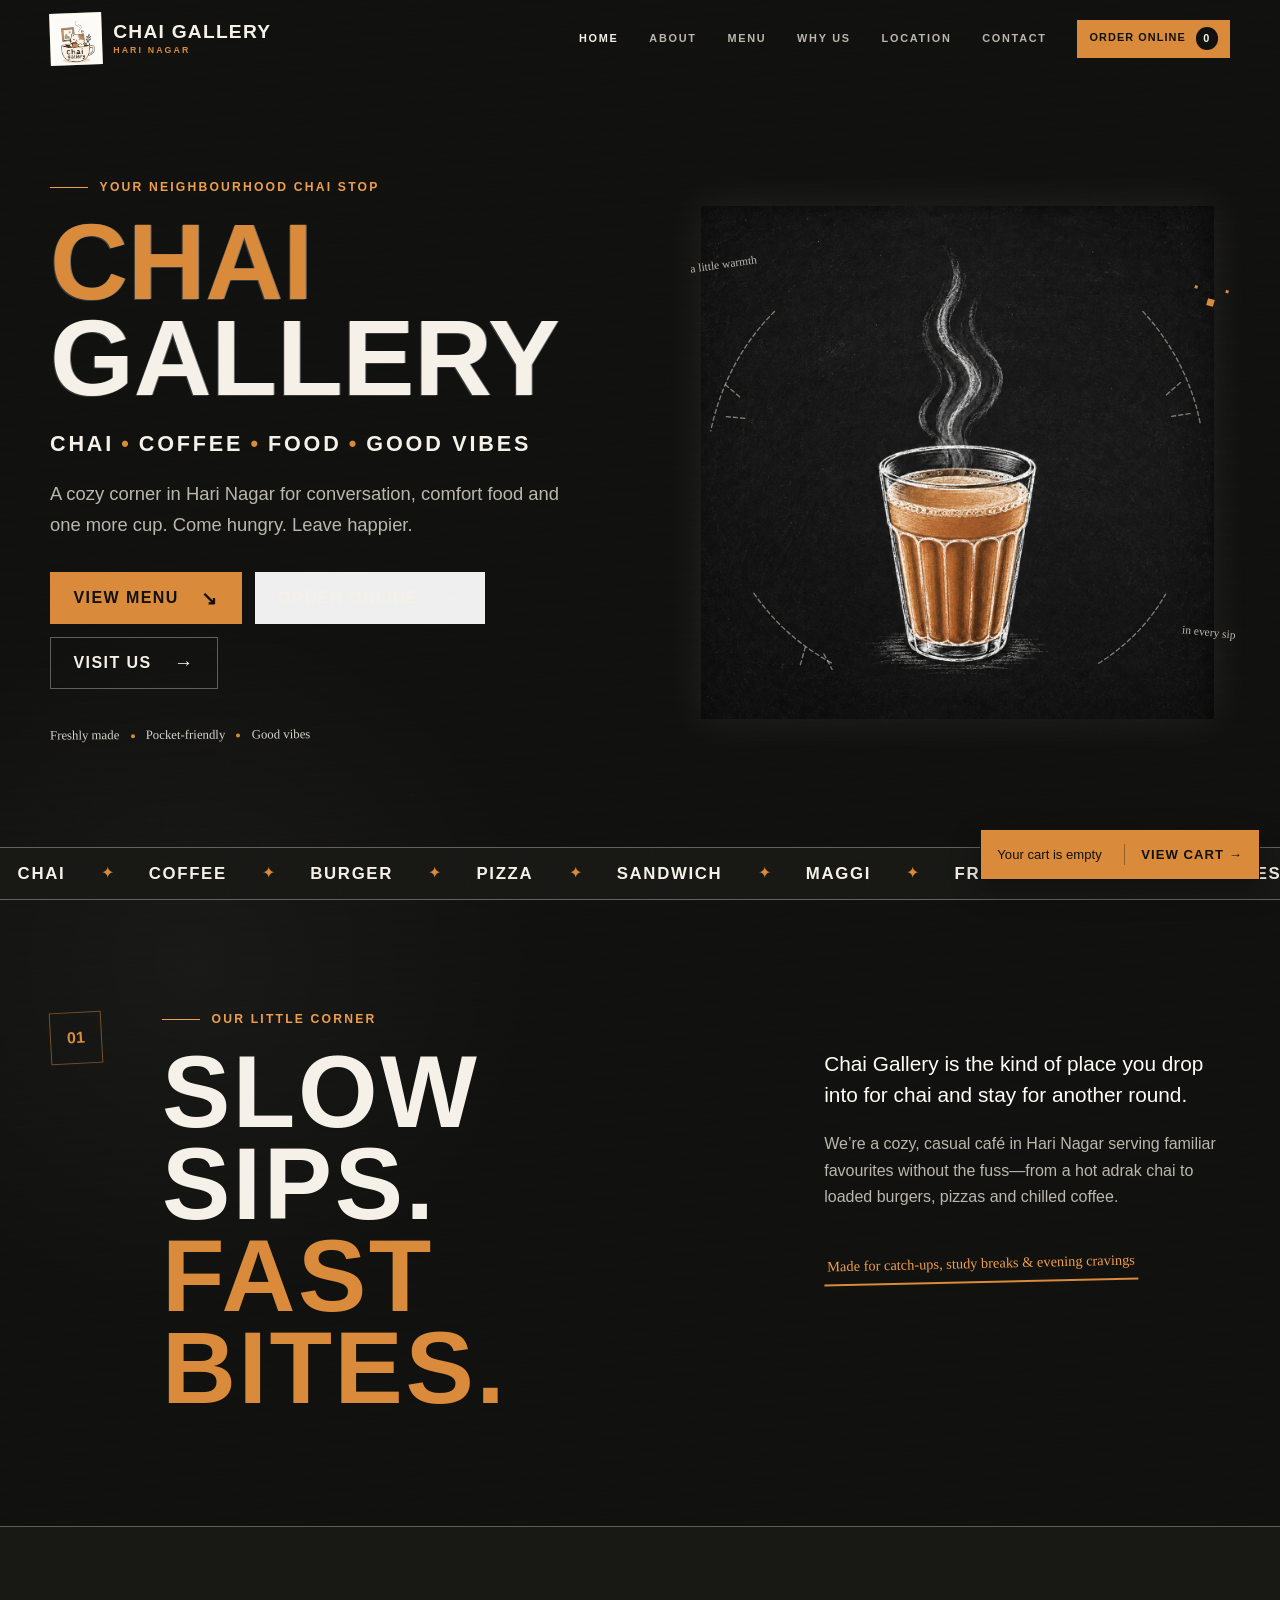
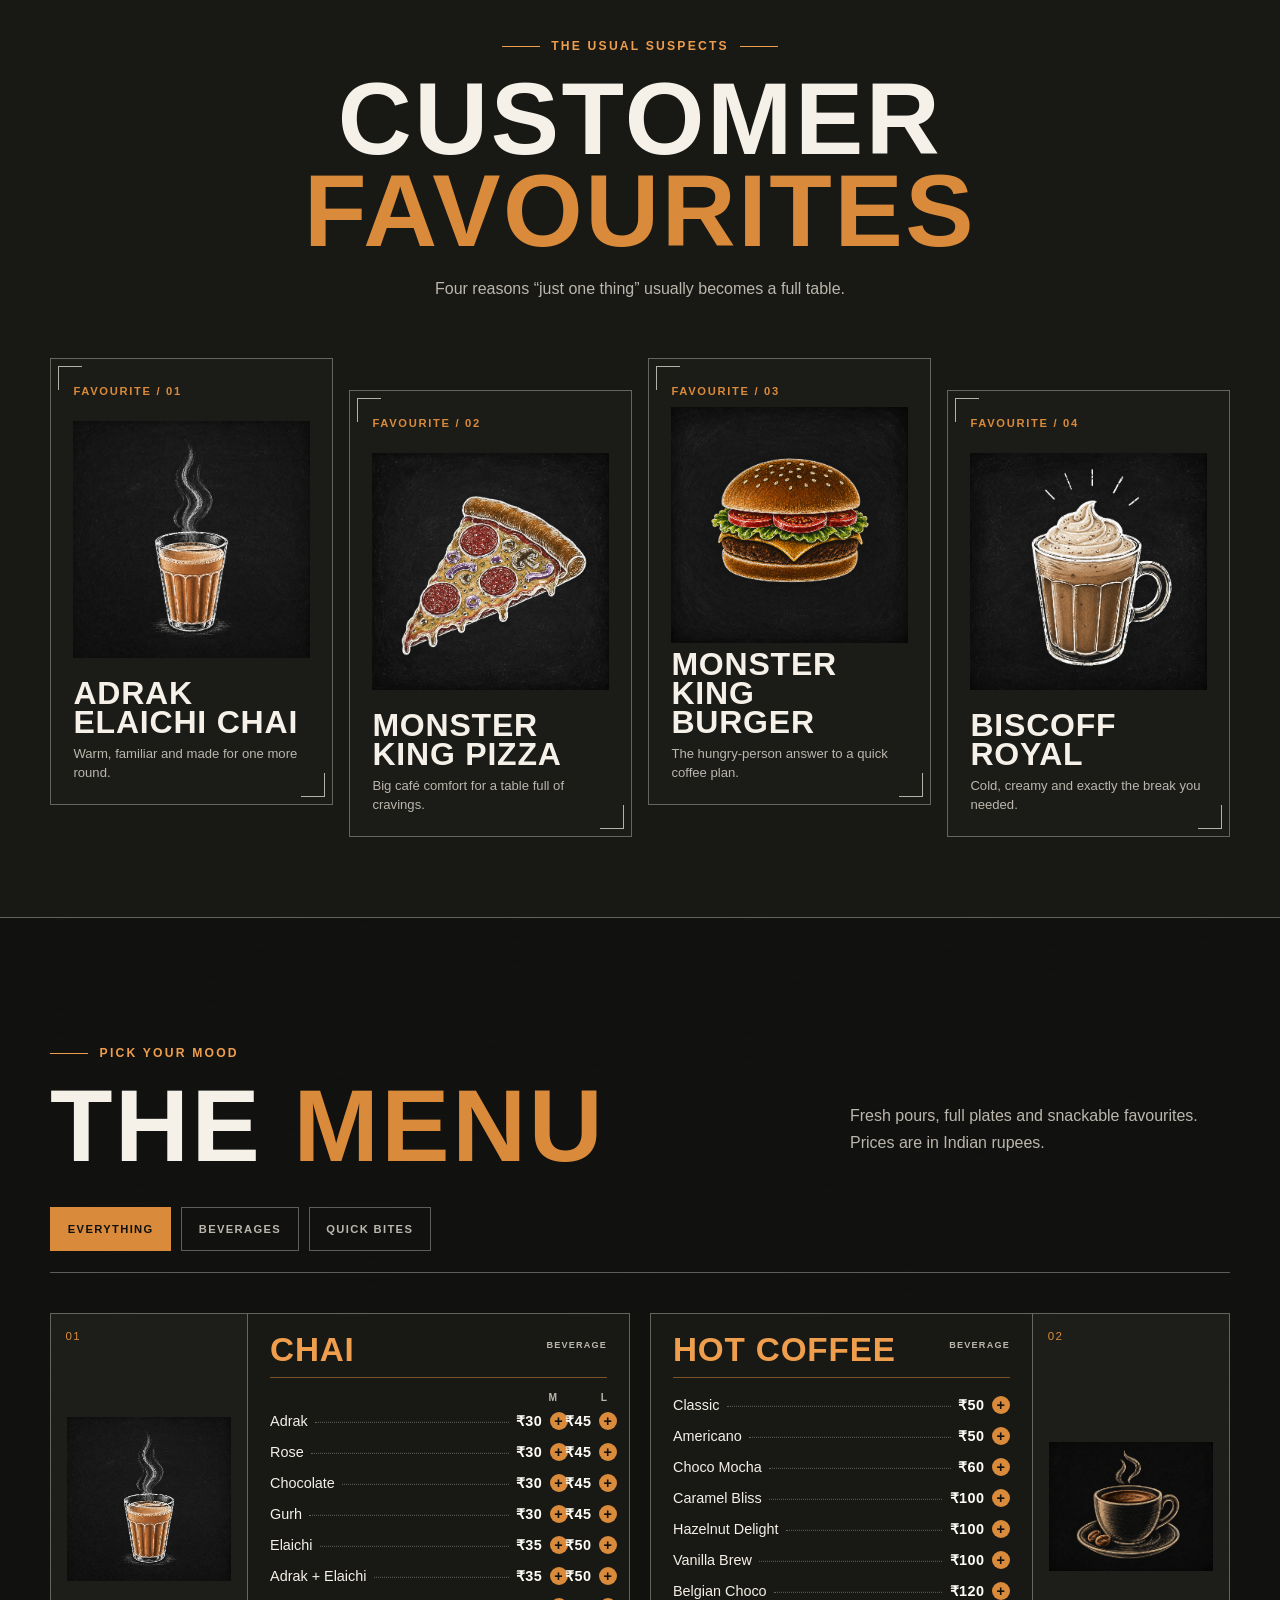
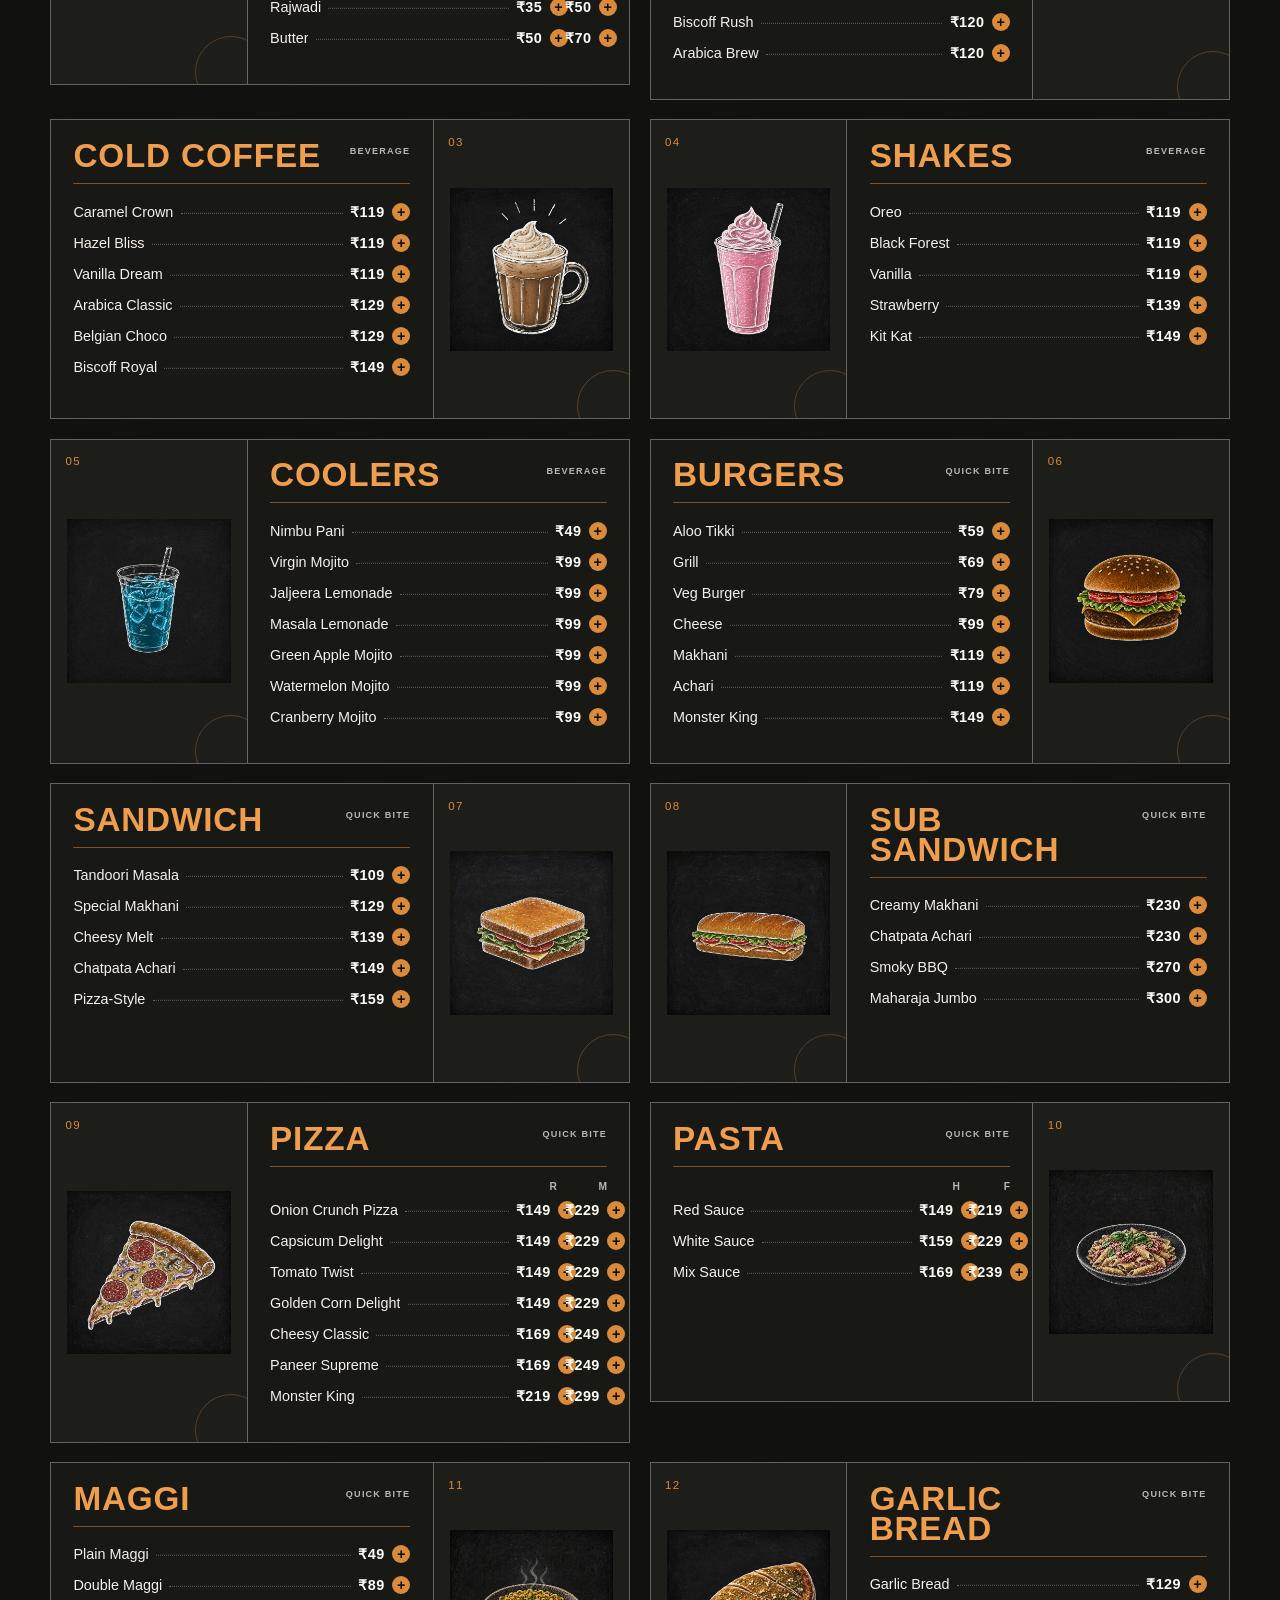
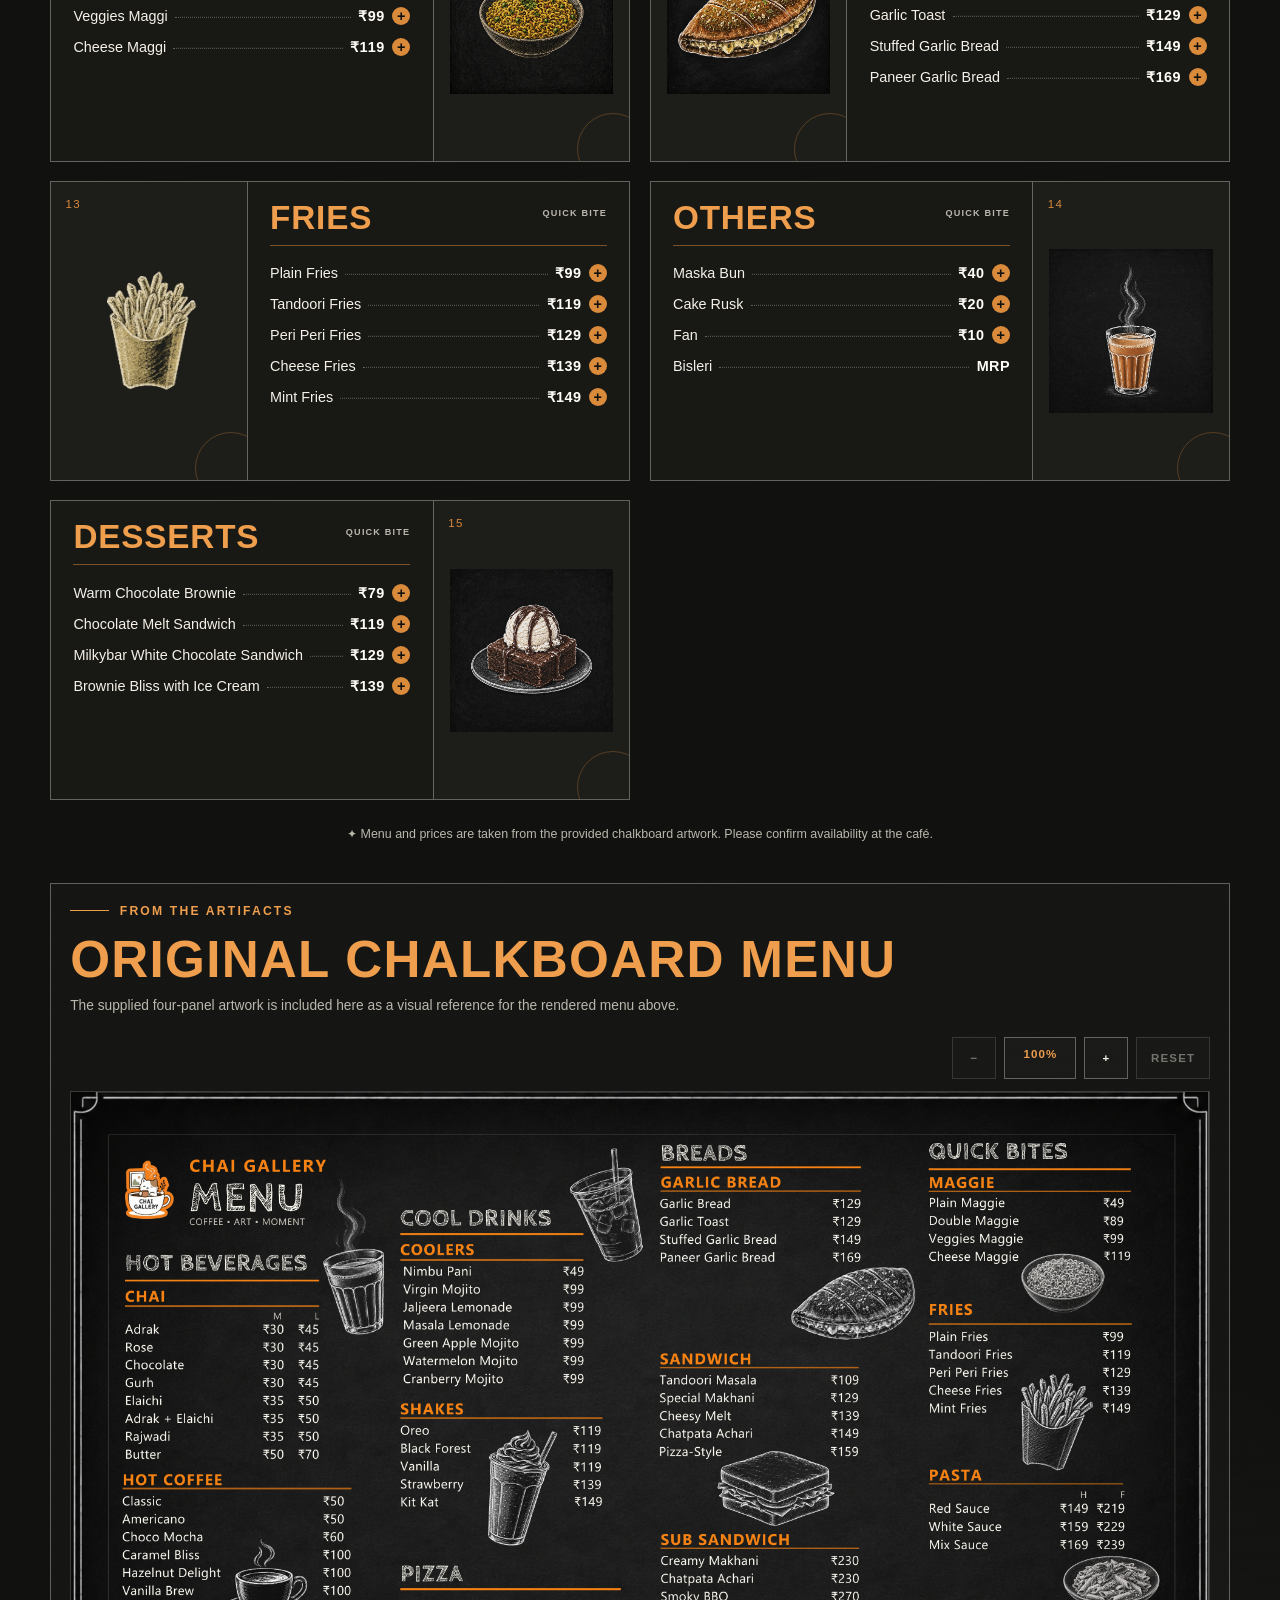
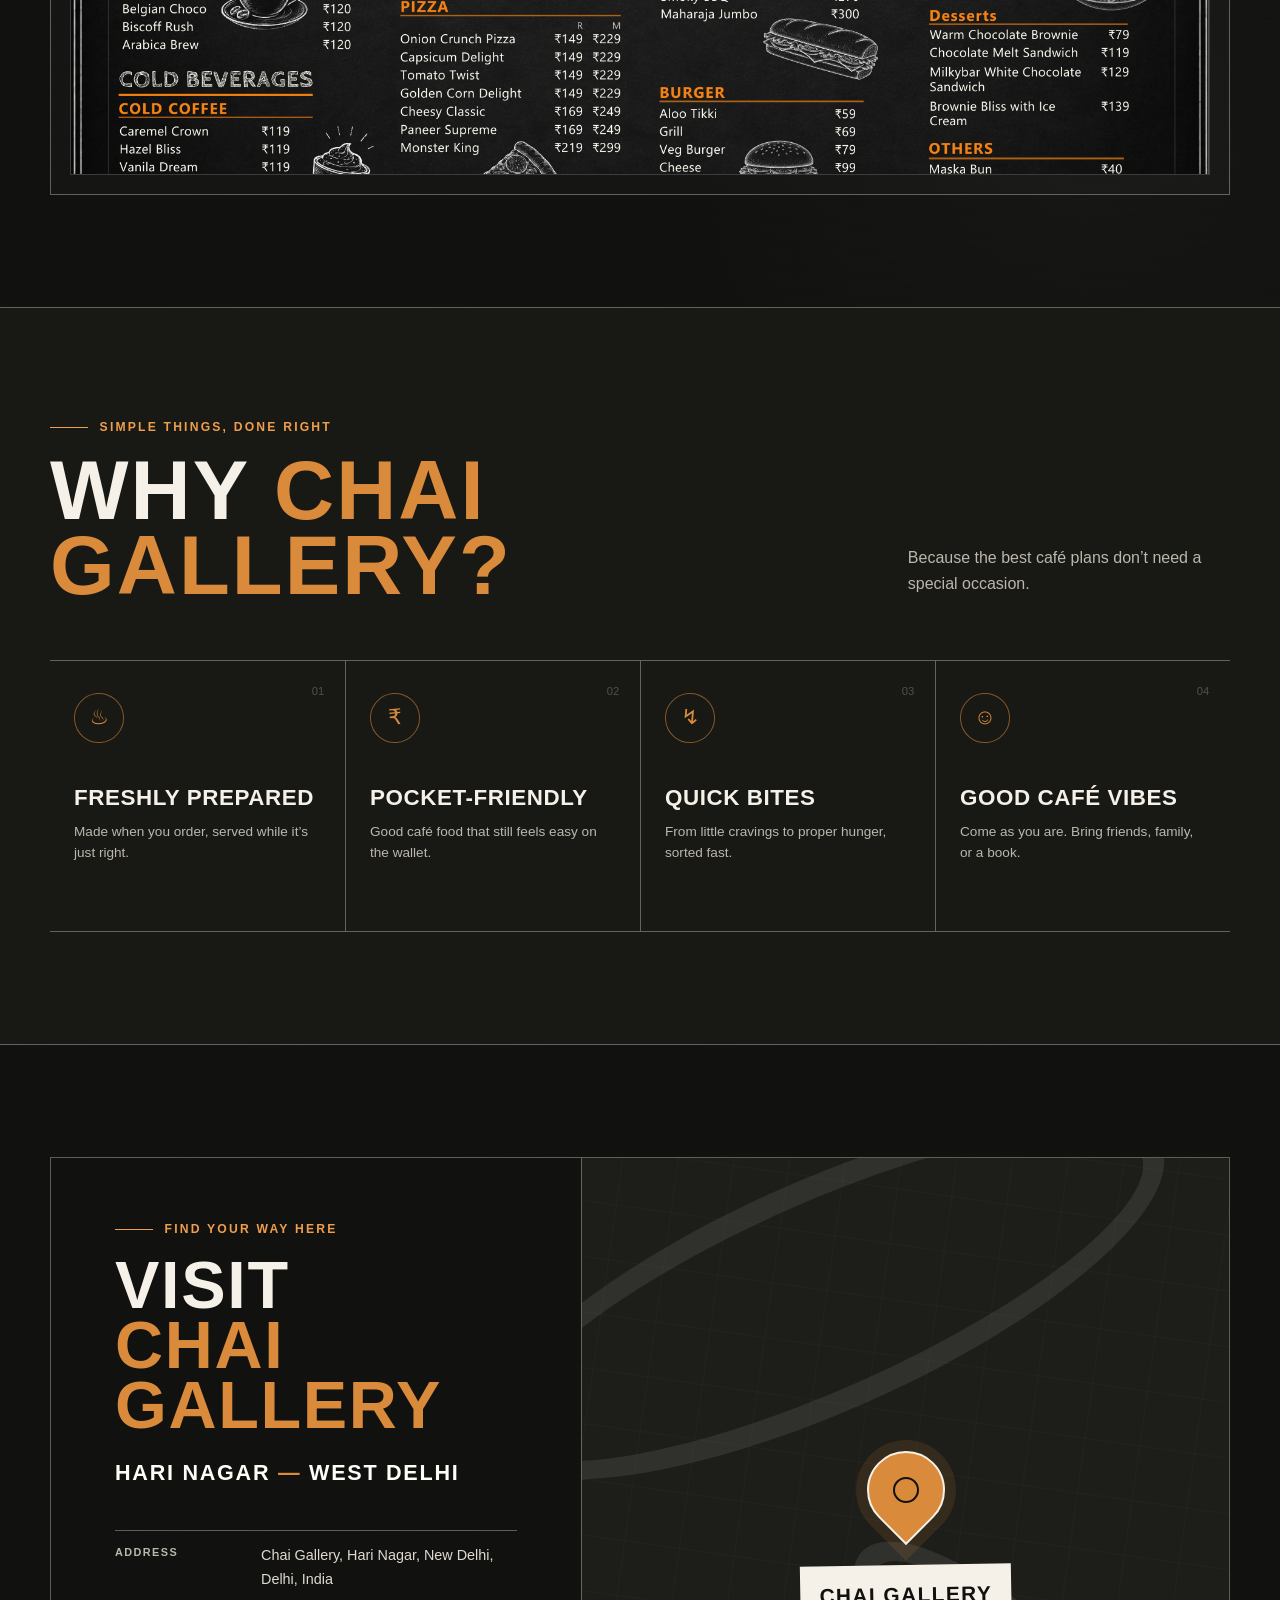
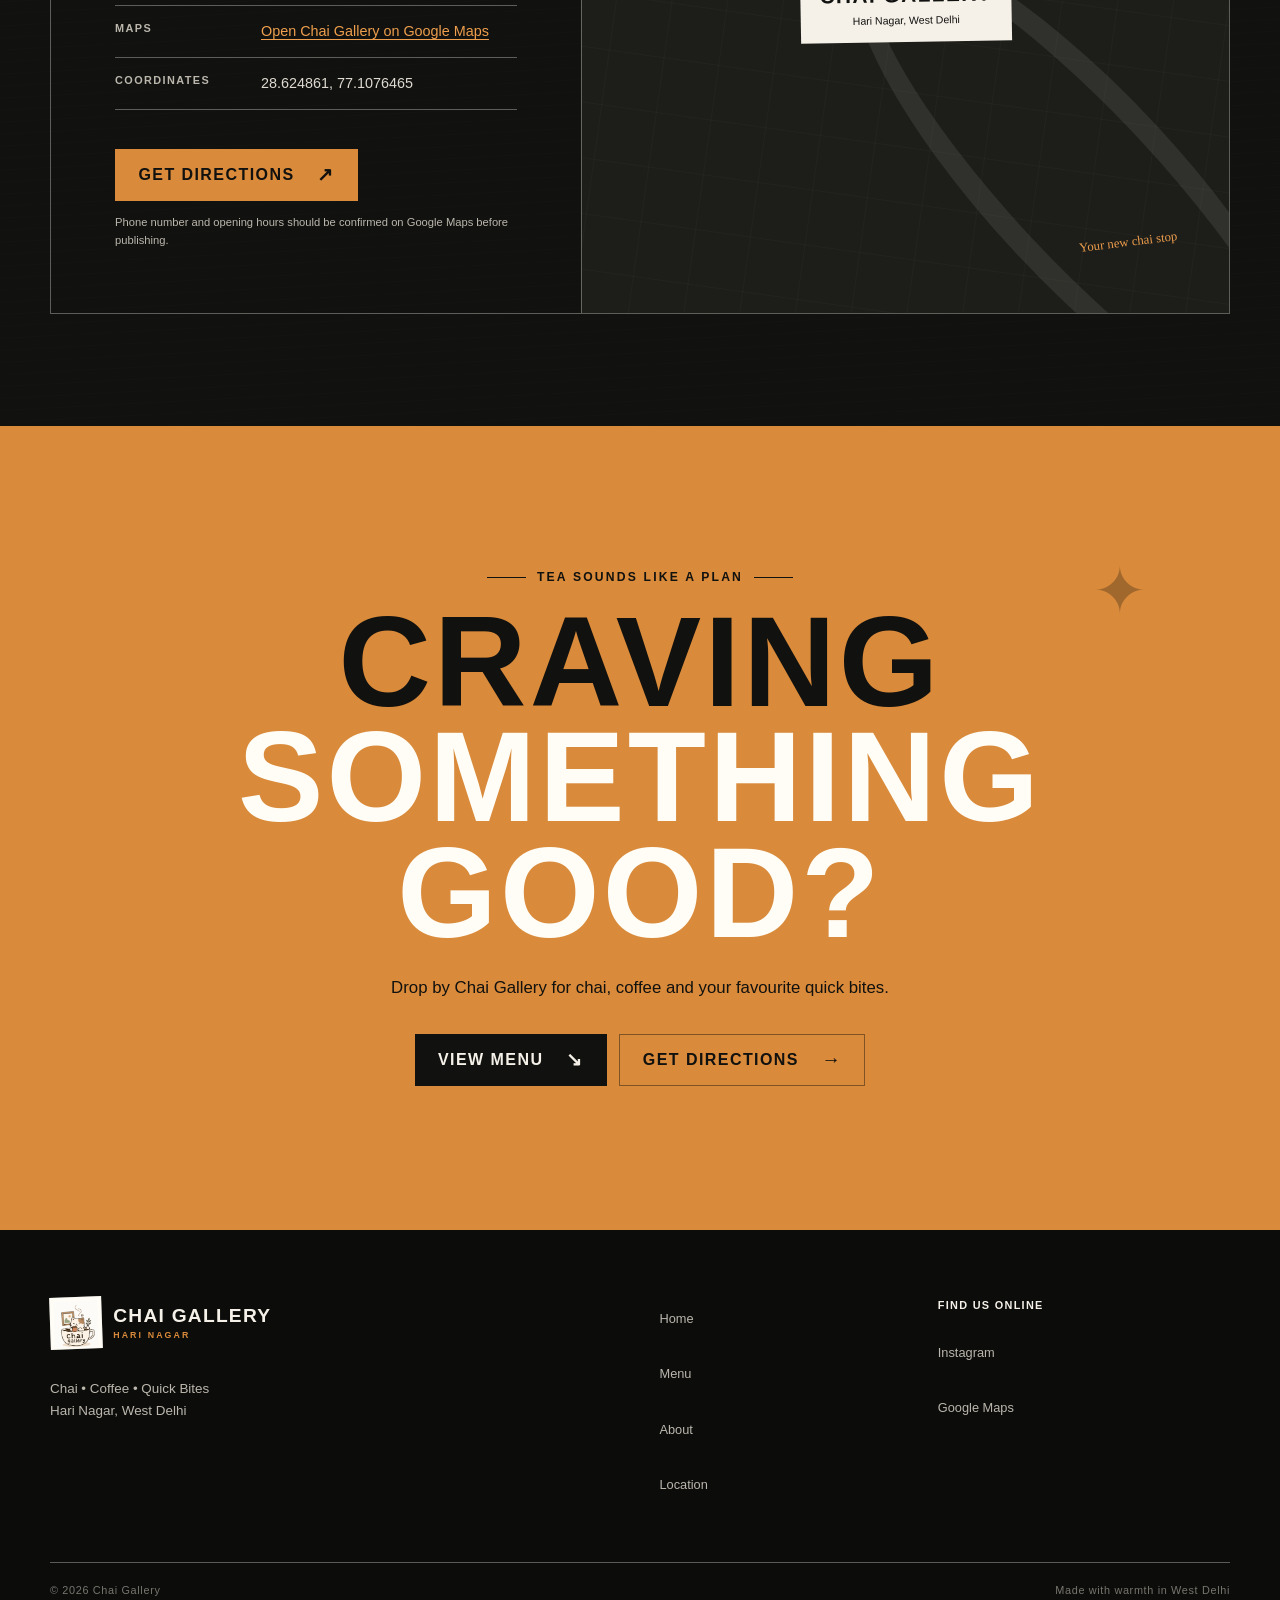
==== commit a76e3339: "Add dev ordering checkout and Razorpay backend" ====
--- a/index.html
+++ b/index.html
@@ -30,6 +30,10 @@
   <link rel="preload" href="assets/images/menu-art/hero-chai.png" as="image">
   <link rel="preload" href="assets/images/chai-gallery-logo.png" as="image">
   <link rel="stylesheet" href="css/style.css">
+  <script>
+    window.CHAI_GALLERY_CONFIG = { apiBase: "https://api.dev.chaigallery.in" };
+  </script>
+  <script src="https://checkout.razorpay.com/v1/checkout.js" defer></script>
 
   <script type="application/ld+json">
   {
@@ -78,6 +82,7 @@
         <a href="#why-us">Why us</a>
         <a href="#location">Location</a>
         <a href="#contact">Contact</a>
+        <button class="nav-order-button" type="button" data-open-cart>Order online <span data-cart-count>0</span></button>
       </nav>
     </div>
   </header>
@@ -92,6 +97,7 @@
           <p class="hero-intro">A cozy corner in Hari Nagar for conversation, comfort food and one more cup. Come hungry. Leave happier.</p>
           <div class="button-row">
             <a class="button button-primary" href="#menu">View menu <span aria-hidden="true">↘</span></a>
+            <button class="button button-ghost" type="button" data-open-cart>Order online <span aria-hidden="true">→</span></button>
             <a class="button button-ghost" href="#location">Visit us <span aria-hidden="true">→</span></a>
           </div>
           <div class="hero-note" aria-label="Cafe highlights">
@@ -262,6 +268,45 @@
     </section>
   </main>
 
+  <button class="cart-dock" type="button" data-open-cart hidden aria-label="Open your cart">
+    <span data-cart-summary>Your cart is empty</span><strong>View cart →</strong>
+  </button>
+
+  <dialog class="order-dialog" data-order-dialog aria-labelledby="order-dialog-title">
+    <div class="order-dialog-inner">
+      <button class="dialog-close" type="button" data-close-cart aria-label="Close order checkout">×</button>
+      <div class="order-dialog-heading">
+        <p class="eyebrow"><span></span> Order online</p>
+        <h2 id="order-dialog-title">YOUR <em>ORDER</em></h2>
+      </div>
+      <div class="order-layout">
+        <section class="cart-panel" aria-label="Cart items">
+          <div data-cart-items></div>
+          <p class="cart-empty" data-cart-empty>Add items from the menu to begin your order.</p>
+          <dl class="order-totals">
+            <div><dt>Items</dt><dd data-subtotal>₹0</dd></div>
+            <div><dt>Delivery</dt><dd data-delivery>—</dd></div>
+            <div class="total"><dt>Total</dt><dd data-total>₹0</dd></div>
+          </dl>
+        </section>
+        <form class="checkout-form" data-checkout-form>
+          <p class="form-note">Home delivery is available in selected nearby postcodes. Delivery fee is confirmed before payment.</p>
+          <label>Name<input name="name" autocomplete="name" required maxlength="80"></label>
+          <label>Mobile number<input name="phone" type="tel" autocomplete="tel" required inputmode="numeric" pattern="[0-9]{10}" maxlength="10" placeholder="10-digit mobile number"></label>
+          <label>Delivery address<textarea name="address" autocomplete="street-address" required maxlength="300" rows="3" placeholder="House/flat, street, area"></textarea></label>
+          <div class="form-two-col">
+            <label>Landmark <input name="landmark" maxlength="100" placeholder="Optional"></label>
+            <label>Pincode<input name="pincode" autocomplete="postal-code" required inputmode="numeric" pattern="[0-9]{6}" maxlength="6" placeholder="1100XX"></label>
+          </div>
+          <label>Instructions<textarea name="instructions" maxlength="240" rows="2" placeholder="Optional"></textarea></label>
+          <p class="checkout-status" data-checkout-status role="status" aria-live="polite"></p>
+          <button class="button button-primary checkout-pay" type="submit" data-pay-button disabled>Pay securely</button>
+          <p class="payment-note">Payments are processed securely by Razorpay. Your order is confirmed only after payment verification.</p>
+        </form>
+      </div>
+    </div>
+  </dialog>
+
   <footer class="site-footer">
     <div class="container footer-grid">
       <div class="footer-brand">
@@ -289,6 +334,6 @@
   </footer>
 
   <noscript><p class="noscript">Please enable JavaScript to view the full café menu.</p></noscript>
-  <script src="js/script.js" defer></script>
+  <script type="module" src="js/script.js"></script>
 </body>
 </html>
--- a/css/style.css
+++ b/css/style.css
@@ -276,6 +276,42 @@
 .menu-dots { min-width: 12px; border-bottom: 1px dotted rgba(245,241,232,.34); transform: translateY(-.2rem); }
 .menu-price { color: var(--chalk-bright); font-family: var(--font-display); font-weight: 700; letter-spacing: .03em; text-align: right; white-space: nowrap; }
 .menu-price.placeholder { color: var(--muted); }
+.menu-add { padding: 0; border: 0; background: transparent; cursor: pointer; }
+.menu-add b { display: inline-grid; width: 18px; height: 18px; place-items: center; margin-left: .2rem; color: var(--board); border-radius: 50%; background: var(--accent); font-family: var(--font-body); }
+.menu-add:hover, .menu-add:focus-visible { color: var(--accent-bright); }
+.nav-order-button { min-height: 38px; padding: .45rem .75rem; color: var(--board); border: 0; background: var(--accent); font-size: .68rem; font-weight: 900; letter-spacing: .1em; text-transform: uppercase; cursor: pointer; }
+.nav-order-button span { display: inline-grid; min-width: 1.4rem; height: 1.4rem; place-items: center; margin-left: .35rem; color: var(--chalk); border-radius: 50%; background: var(--board); }
+.cart-dock { position: fixed; z-index: 80; right: 1.25rem; bottom: 1.25rem; display: flex; gap: 1.4rem; align-items: center; padding: .85rem 1rem; color: var(--board); border: 1px solid var(--board); background: var(--accent); box-shadow: 0 10px 30px rgba(0,0,0,.32); font-size: .82rem; cursor: pointer; }
+.cart-dock strong { padding-left: 1rem; border-left: 1px solid rgba(17,17,15,.35); text-transform: uppercase; letter-spacing: .08em; }
+.order-dialog { width: min(100% - 2rem, 980px); max-height: min(90vh, 860px); padding: 0; color: var(--chalk); border: 1px solid var(--line); background: var(--board); box-shadow: 0 30px 80px rgba(0,0,0,.66); }
+.order-dialog::backdrop { background: rgba(0,0,0,.72); backdrop-filter: blur(4px); }
+.order-dialog-inner { position: relative; padding: clamp(1.3rem, 4vw, 3rem); }
+.dialog-close { position: absolute; top: .8rem; right: .8rem; width: 42px; height: 42px; color: var(--chalk); border: 1px solid var(--line); background: transparent; font-size: 1.8rem; line-height: 1; cursor: pointer; }
+.order-dialog-heading h2 { margin: 0 0 1.8rem; font-size: clamp(2.8rem, 6vw, 4.7rem); }
+.order-layout { display: grid; grid-template-columns: 1fr 1fr; border: var(--border-thin); }
+.cart-panel, .checkout-form { padding: 1.25rem; }
+.checkout-form { border-left: var(--border-thin); }
+.cart-line { display: flex; justify-content: space-between; gap: 1rem; padding: .85rem 0; border-bottom: 1px solid var(--faint); }
+.cart-line strong, .cart-line small { display: block; }
+.cart-line small { color: var(--muted); font-size: .7rem; }
+.cart-line-controls { display: flex; align-items: center; gap: .5rem; }
+.cart-line-controls button { width: 27px; height: 27px; color: var(--chalk); border: 1px solid var(--line); background: transparent; cursor: pointer; }
+.cart-line-controls b { min-width: 56px; color: var(--accent-bright); font-family: var(--font-display); text-align: right; }
+.cart-empty { color: var(--muted); }
+.order-totals { margin: 1.2rem 0 0; border-top: var(--border-thin); }
+.order-totals div { display: flex; justify-content: space-between; padding: .6rem 0; color: var(--muted); }
+.order-totals dd { margin: 0; color: var(--chalk); font-weight: 800; }
+.order-totals .total { color: var(--chalk); border-top: var(--border-thin); font-size: 1.15rem; }
+.order-totals .total dd { color: var(--accent-bright); }
+.checkout-form { display: grid; align-content: start; gap: .75rem; }
+.checkout-form label { display: grid; gap: .32rem; color: var(--muted); font-size: .7rem; font-weight: 800; letter-spacing: .08em; text-transform: uppercase; }
+.checkout-form input, .checkout-form textarea { width: 100%; padding: .72rem; color: var(--chalk); border: 1px solid var(--line); border-radius: 0; background: rgba(255,255,255,.03); font: inherit; letter-spacing: normal; text-transform: none; resize: vertical; }
+.form-two-col { display: grid; grid-template-columns: 1fr 1fr; gap: .75rem; }
+.form-note, .payment-note { margin: 0; color: var(--muted); font-size: .73rem; line-height: 1.5; }
+.checkout-status { min-height: 1.4rem; margin: 0; color: var(--accent-bright); font-size: .78rem; font-weight: 700; }
+.checkout-status.is-error { color: #ff9991; }
+.checkout-pay { width: 100%; border: 0; cursor: pointer; }
+.checkout-pay:disabled { color: rgba(17,17,15,.58); background: #817d74; cursor: not-allowed; }
 .menu-footnote { margin: 1.5rem 0 0; color: var(--muted); font-size: .78rem; text-align: center; }
 .menu-footnote code { color: var(--accent-bright); }
 
@@ -462,6 +498,7 @@
   .primary-nav { position: fixed; inset: var(--header-height) 0 auto; display: grid; padding: 1.2rem 1rem 1.6rem; border-bottom: var(--border-thin); background: rgba(17,17,15,.98); transform: translateY(-130%); visibility: hidden; transition: transform var(--transition), visibility var(--transition); }
   .primary-nav.is-open { transform: translateY(0); visibility: visible; }
   .primary-nav a { min-height: 45px; display: flex; align-items: center; padding-inline: 1rem; border-bottom: 1px solid var(--faint); }
+  .nav-order-button { width: calc(100% - 2rem); margin: 1rem; }
   .hero-grid { min-height: auto; grid-template-columns: 1fr; padding-top: 5rem; padding-bottom: 2rem; }
   .hero-copy { max-width: 680px; }
   .hero h1 { max-width: 100%; font-size: clamp(5rem, 18vw, 8rem); }
@@ -490,6 +527,11 @@
   .hero-tagline { flex-wrap: wrap; gap: .2rem .4rem; font-size: .92rem; }
   .hero-intro { width: min(100%, 330px); margin-bottom: 1.5rem; font-size: .95rem; }
   .button { width: 100%; justify-content: space-between; }
+  .cart-dock { right: .65rem; bottom: .65rem; left: .65rem; justify-content: space-between; gap: .6rem; }
+  .order-dialog { width: 100%; max-height: 100vh; min-height: 100vh; }
+  .order-dialog-inner { padding: 1.2rem; }
+  .order-layout { grid-template-columns: 1fr; }
+  .checkout-form { border-top: var(--border-thin); border-left: 0; }
   .hero-note { gap: .5rem; margin-top: 1.6rem; }
   .hero-art { margin-top: -1rem; }
   .hero-marquee > div { gap: 1.3rem; }
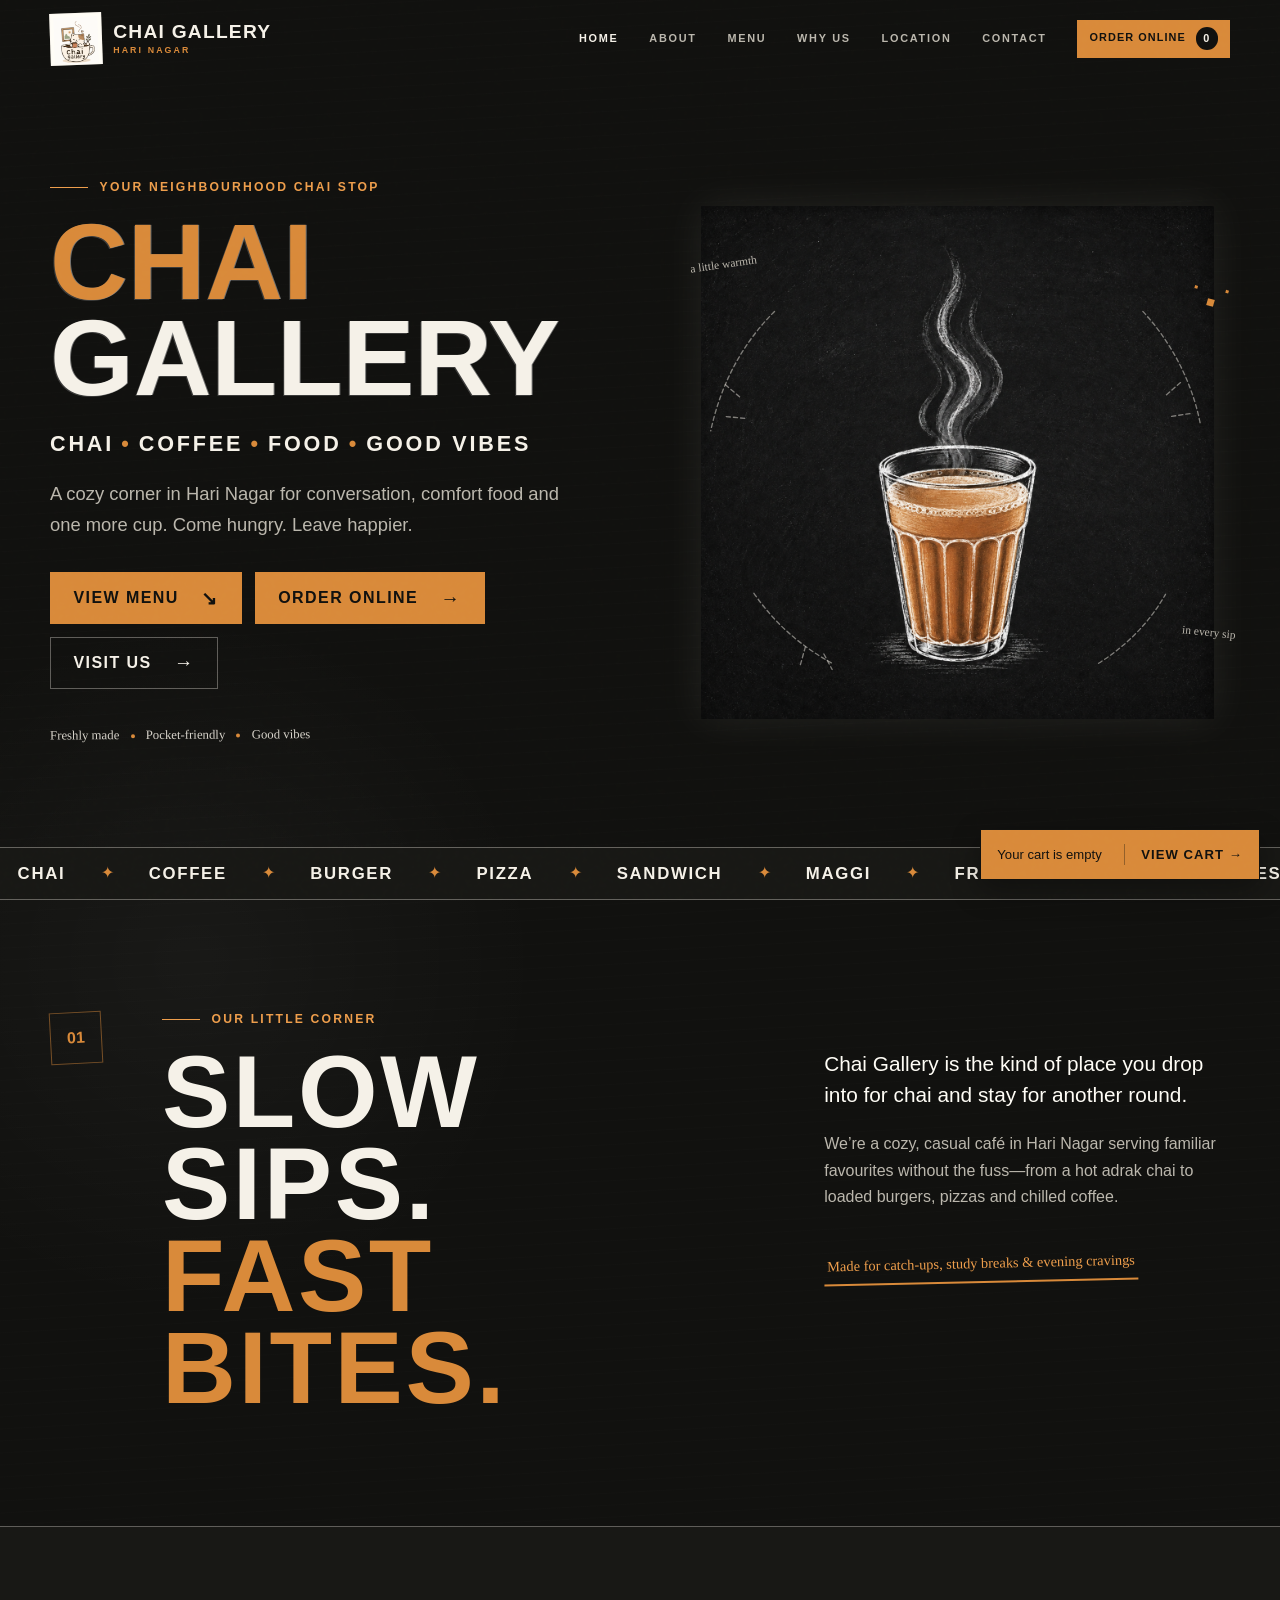
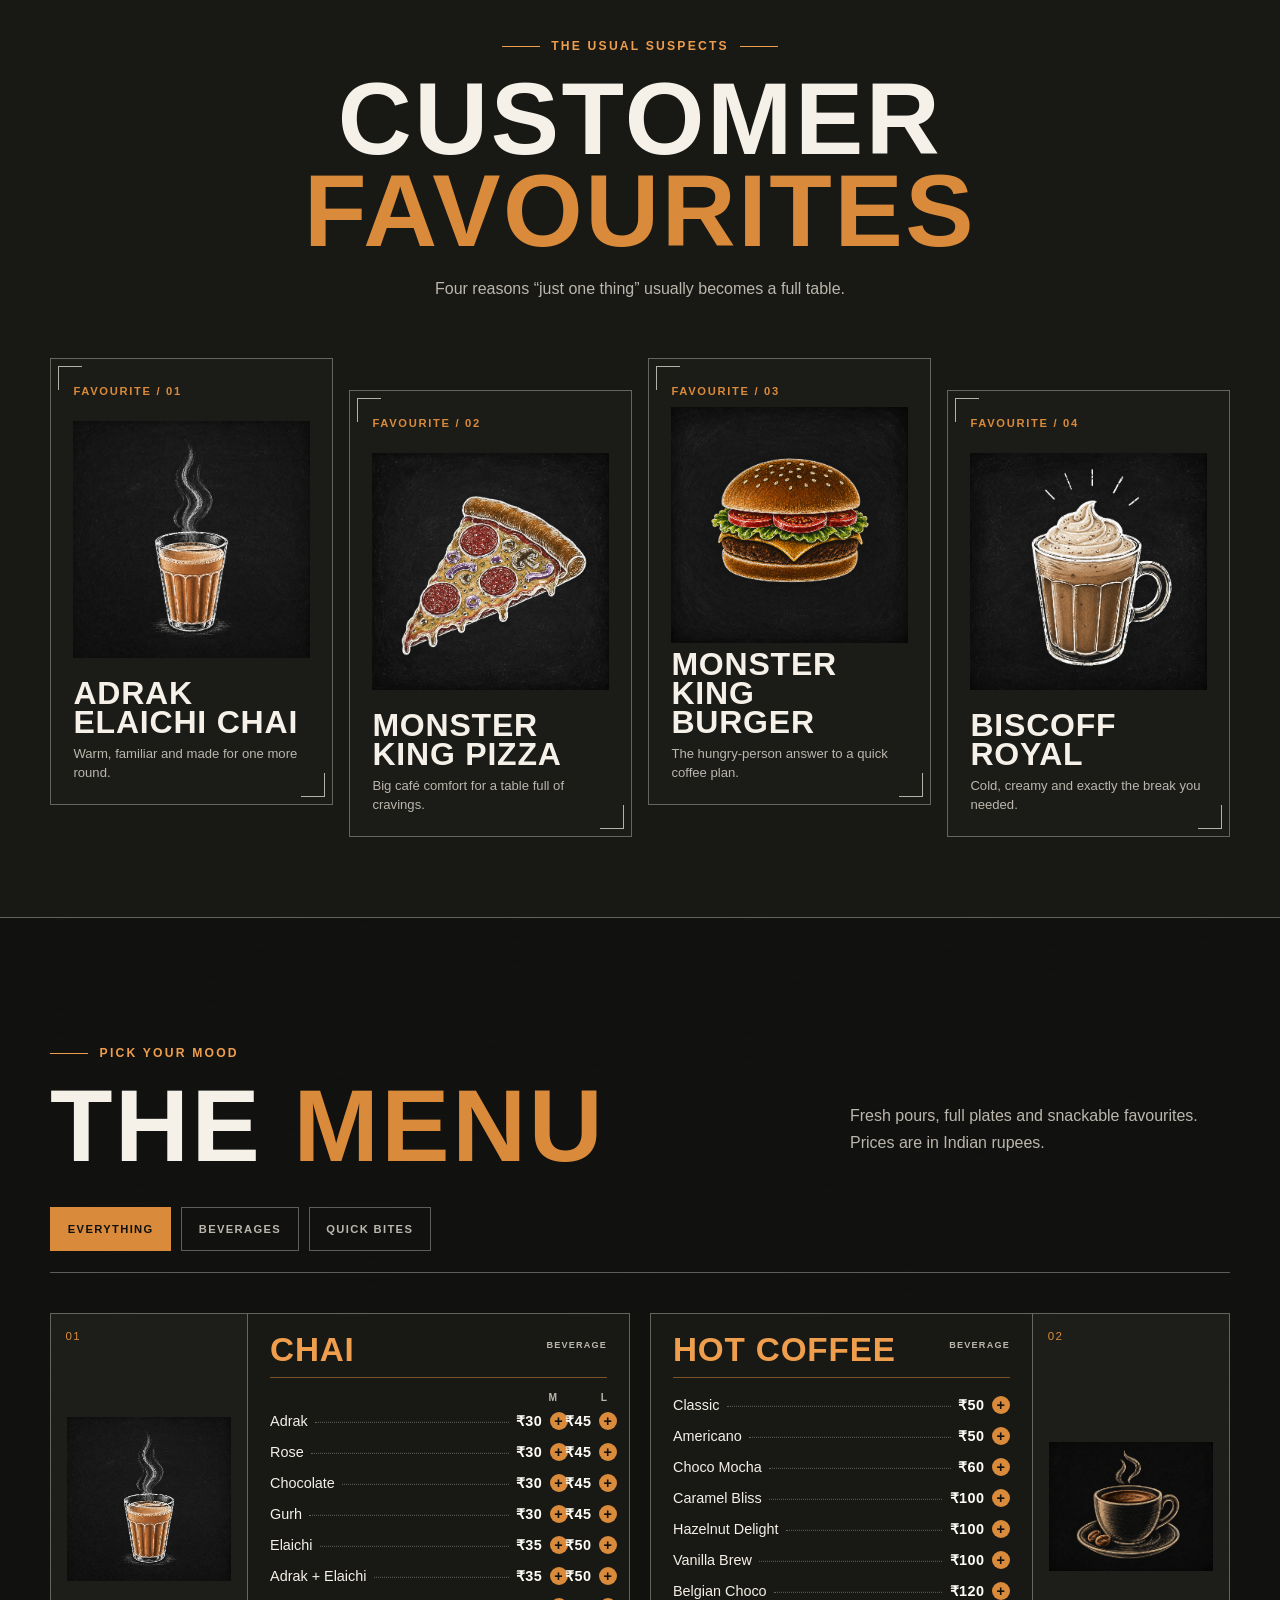
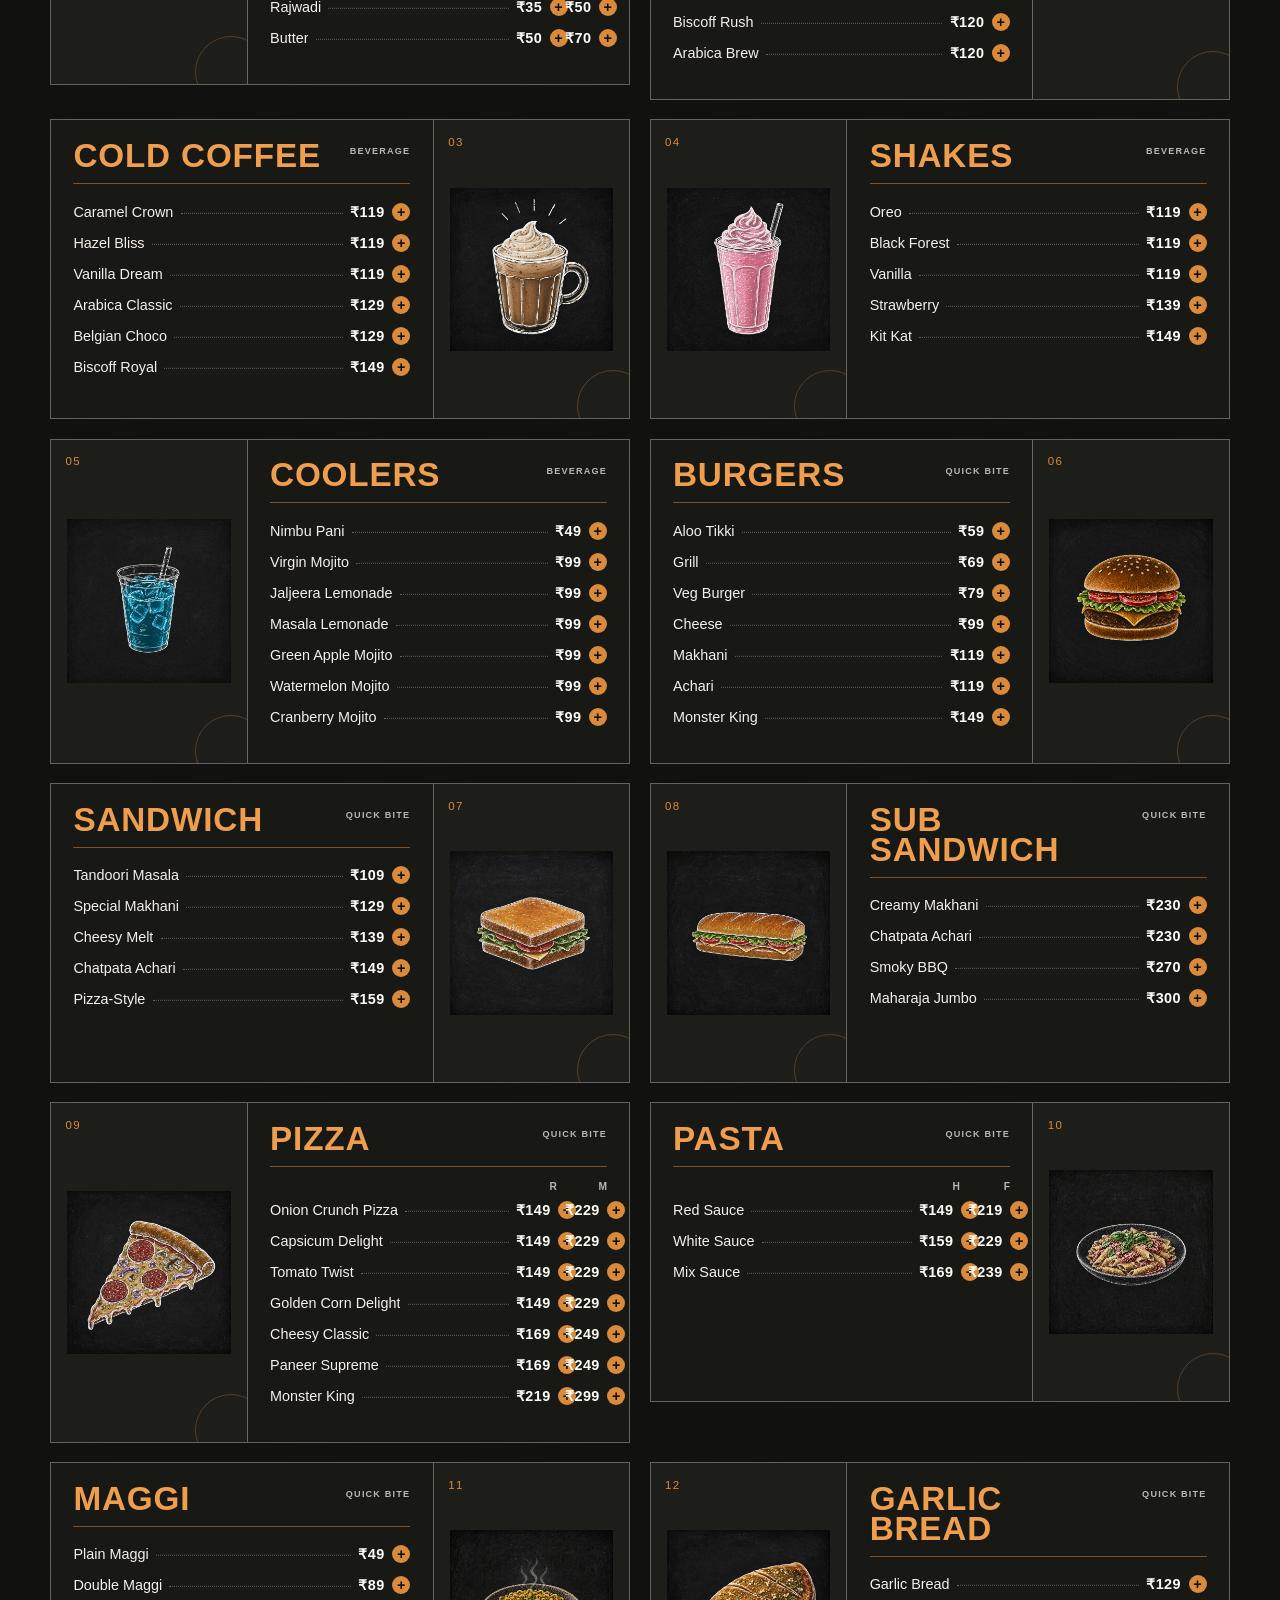
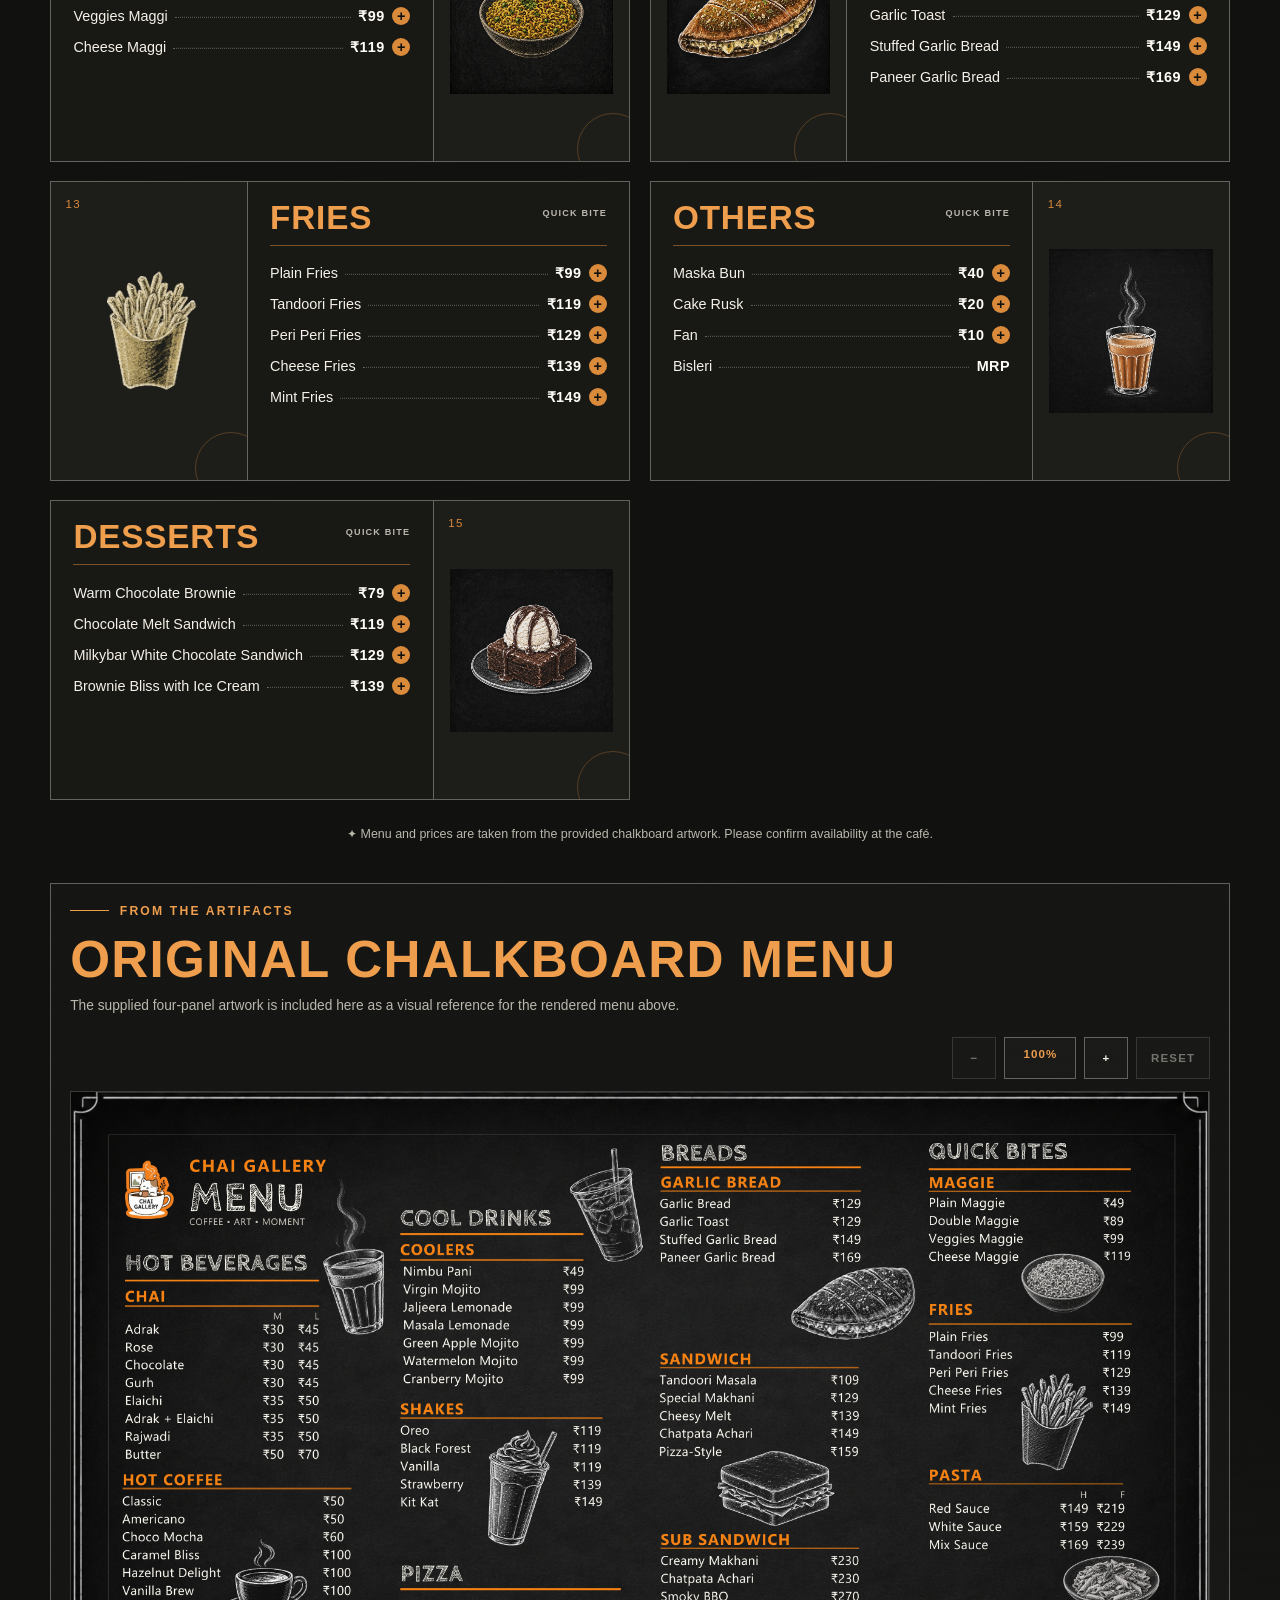
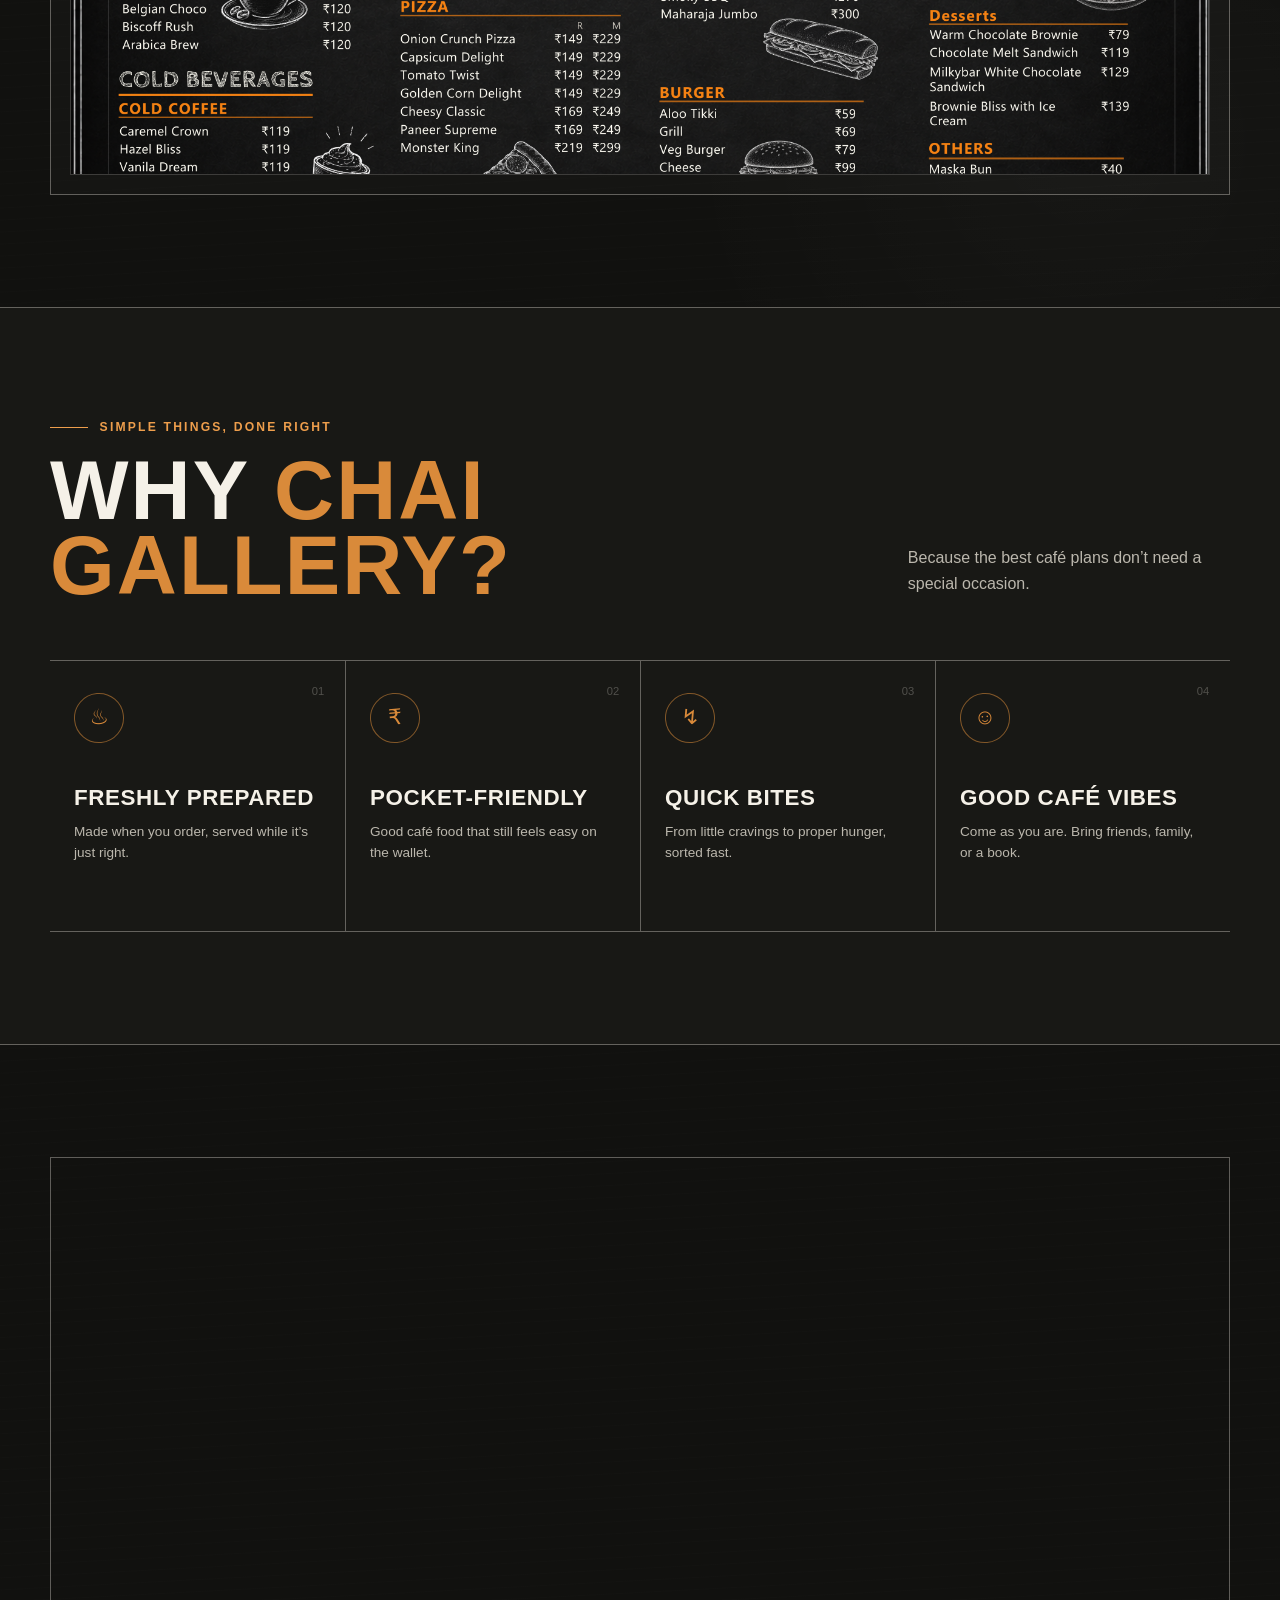
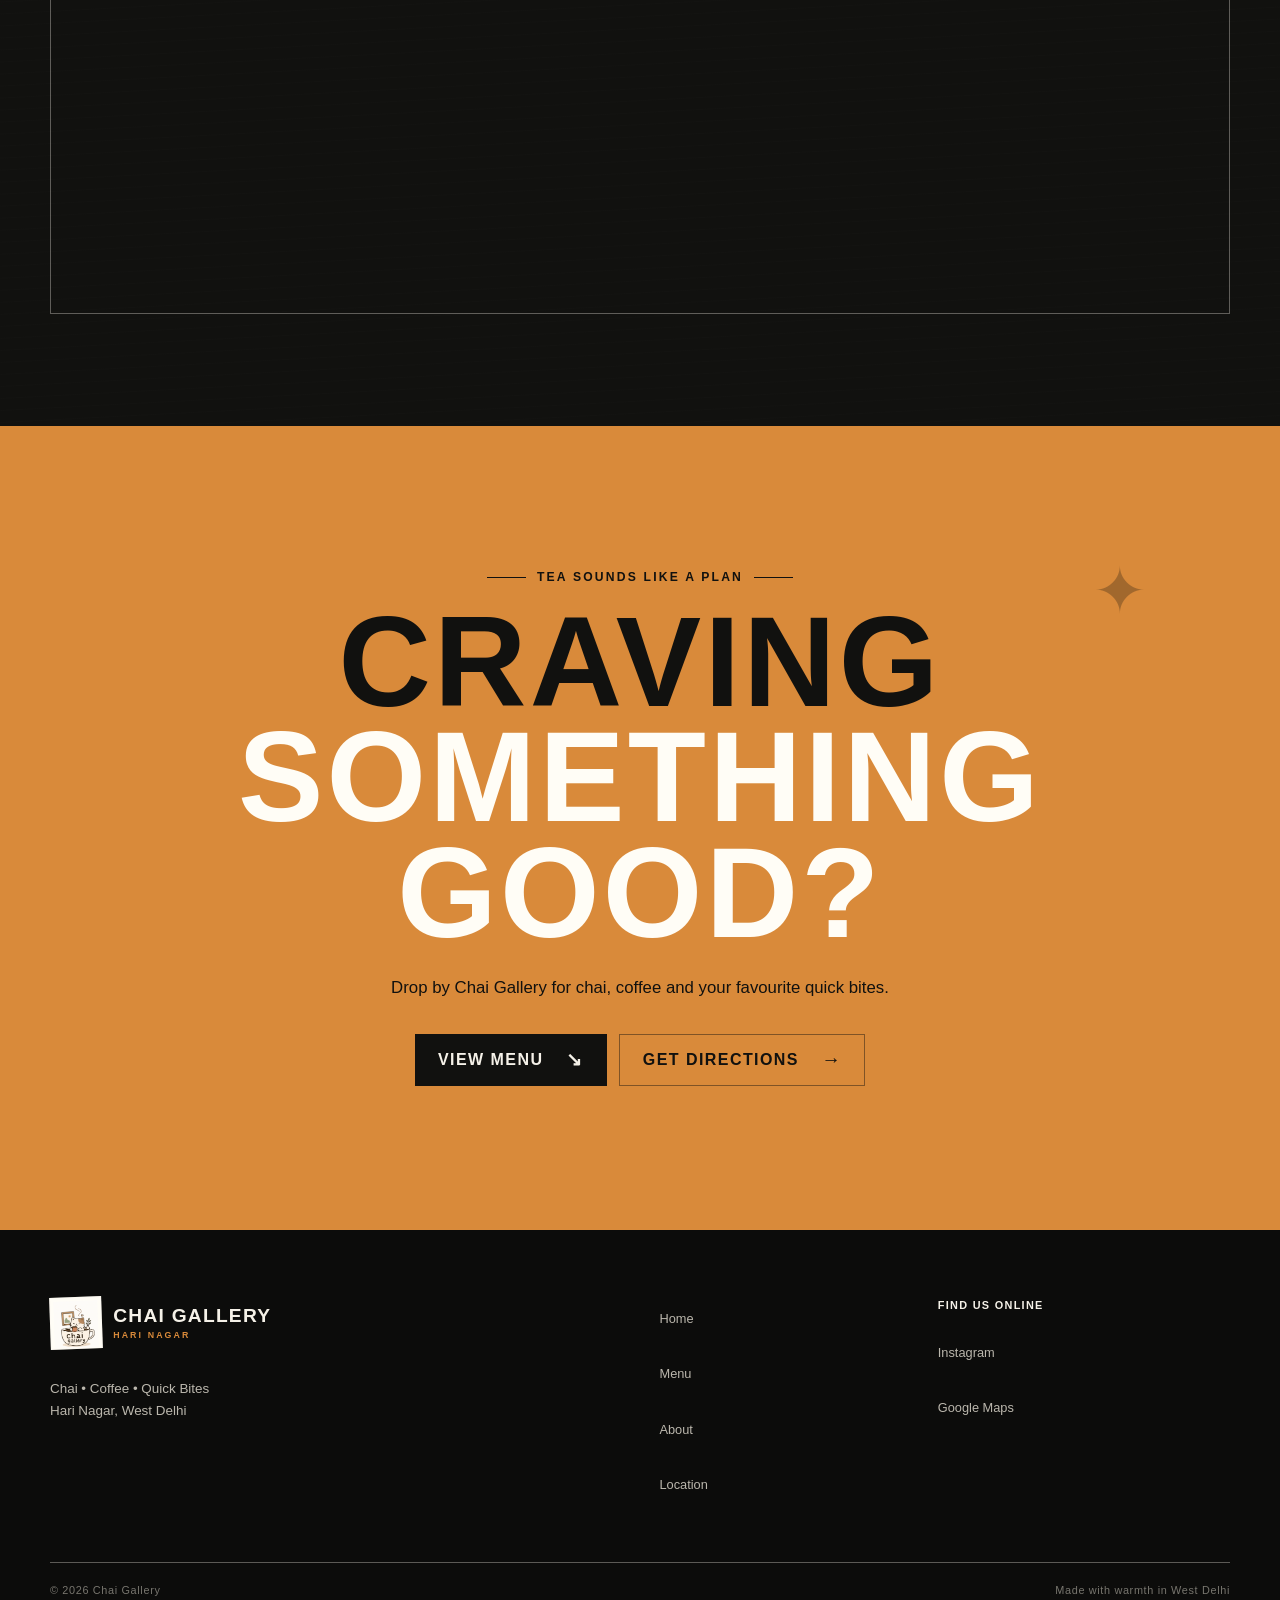
==== commit 879bfc34: "Highlight order online button" ====
--- a/index.html
+++ b/index.html
@@ -97,7 +97,7 @@
           <p class="hero-intro">A cozy corner in Hari Nagar for conversation, comfort food and one more cup. Come hungry. Leave happier.</p>
           <div class="button-row">
             <a class="button button-primary" href="#menu">View menu <span aria-hidden="true">↘</span></a>
-            <button class="button button-ghost" type="button" data-open-cart>Order online <span aria-hidden="true">→</span></button>
+            <button class="button button-order" type="button" data-open-cart>Order online <span aria-hidden="true">→</span></button>
             <a class="button button-ghost" href="#location">Visit us <span aria-hidden="true">→</span></a>
           </div>
           <div class="hero-note" aria-label="Cafe highlights">
--- a/css/style.css
+++ b/css/style.css
@@ -281,6 +281,8 @@
 .menu-add:hover, .menu-add:focus-visible { color: var(--accent-bright); }
 .nav-order-button { min-height: 38px; padding: .45rem .75rem; color: var(--board); border: 0; background: var(--accent); font-size: .68rem; font-weight: 900; letter-spacing: .1em; text-transform: uppercase; cursor: pointer; }
 .nav-order-button span { display: inline-grid; min-width: 1.4rem; height: 1.4rem; place-items: center; margin-left: .35rem; color: var(--chalk); border-radius: 50%; background: var(--board); }
+.button-order { color: var(--board); border: 1px solid var(--accent); background: var(--accent); cursor: pointer; }
+.button-order:hover, .button-order:focus-visible { color: var(--chalk-bright); border-color: var(--accent-bright); background: var(--accent-bright); transform: translateY(-2px); }
 .cart-dock { position: fixed; z-index: 80; right: 1.25rem; bottom: 1.25rem; display: flex; gap: 1.4rem; align-items: center; padding: .85rem 1rem; color: var(--board); border: 1px solid var(--board); background: var(--accent); box-shadow: 0 10px 30px rgba(0,0,0,.32); font-size: .82rem; cursor: pointer; }
 .cart-dock strong { padding-left: 1rem; border-left: 1px solid rgba(17,17,15,.35); text-transform: uppercase; letter-spacing: .08em; }
 .order-dialog { width: min(100% - 2rem, 980px); max-height: min(90vh, 860px); padding: 0; color: var(--chalk); border: 1px solid var(--line); background: var(--board); box-shadow: 0 30px 80px rgba(0,0,0,.66); }
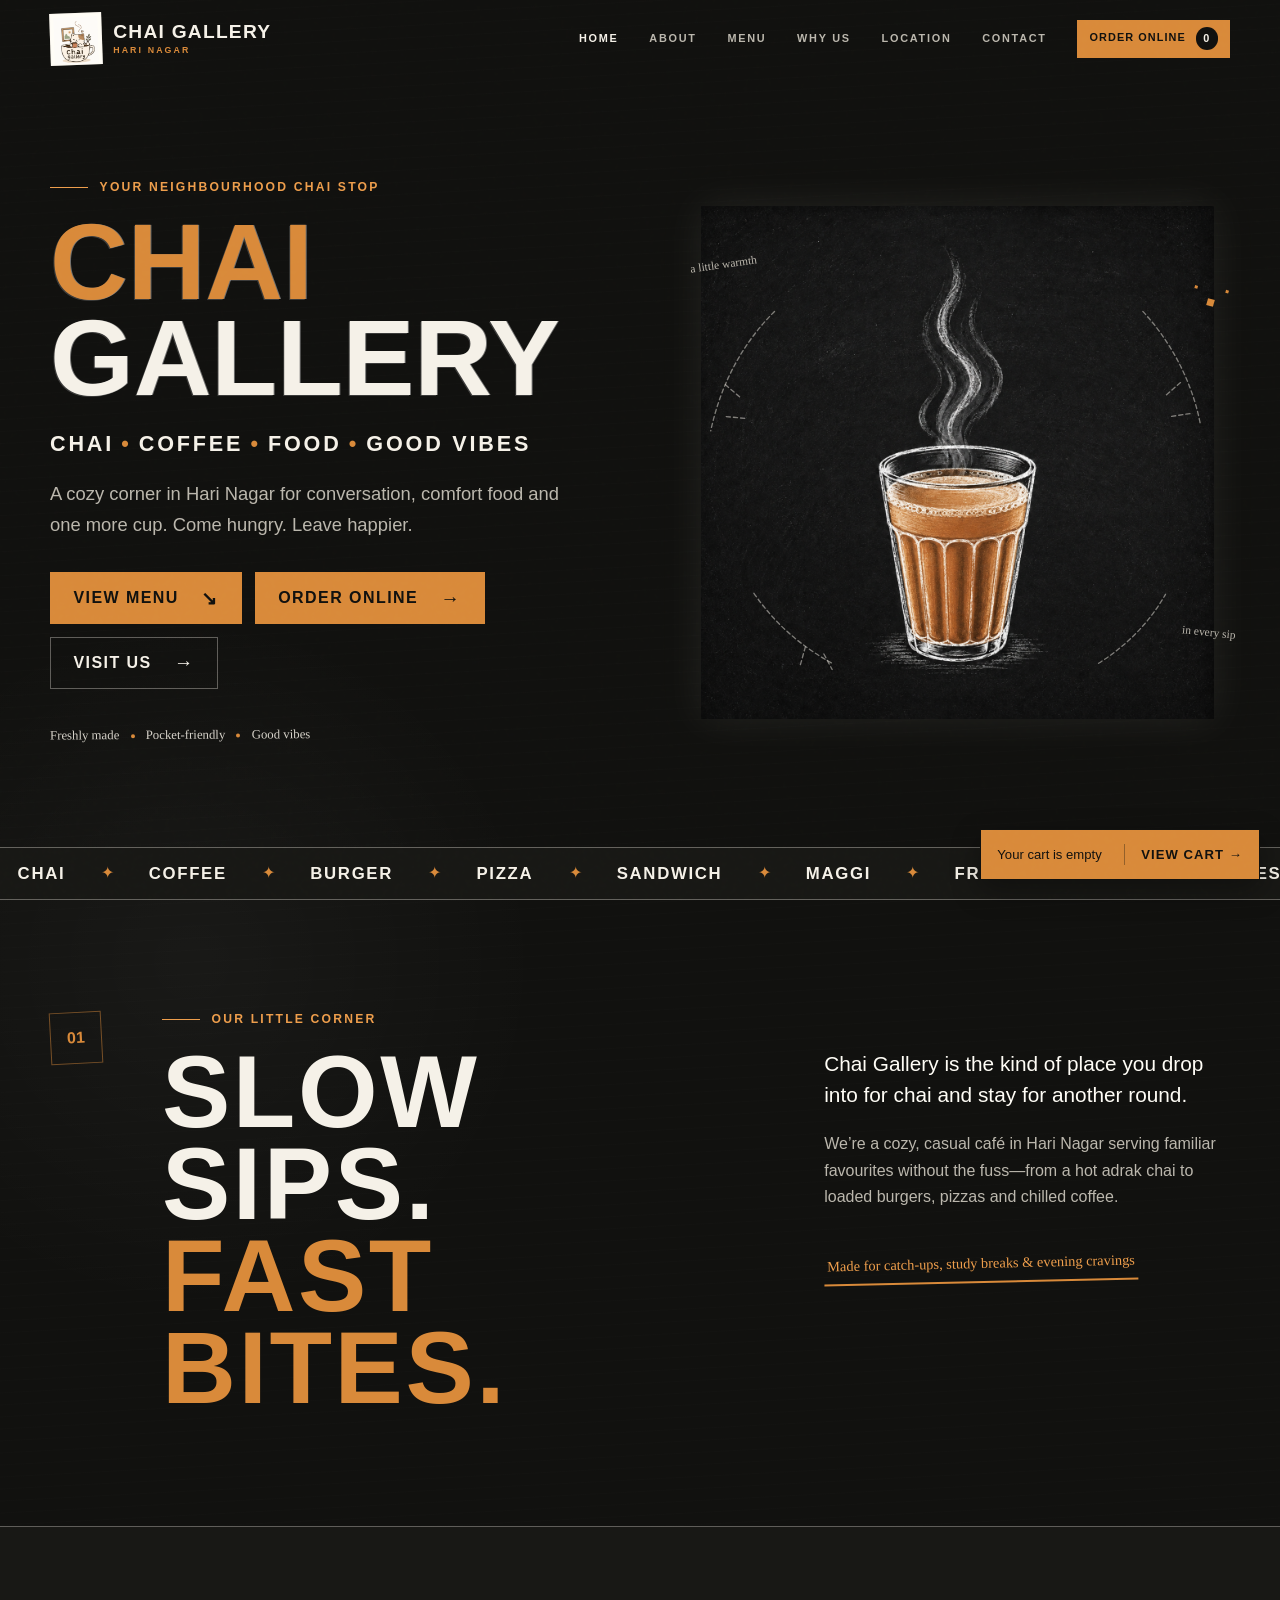
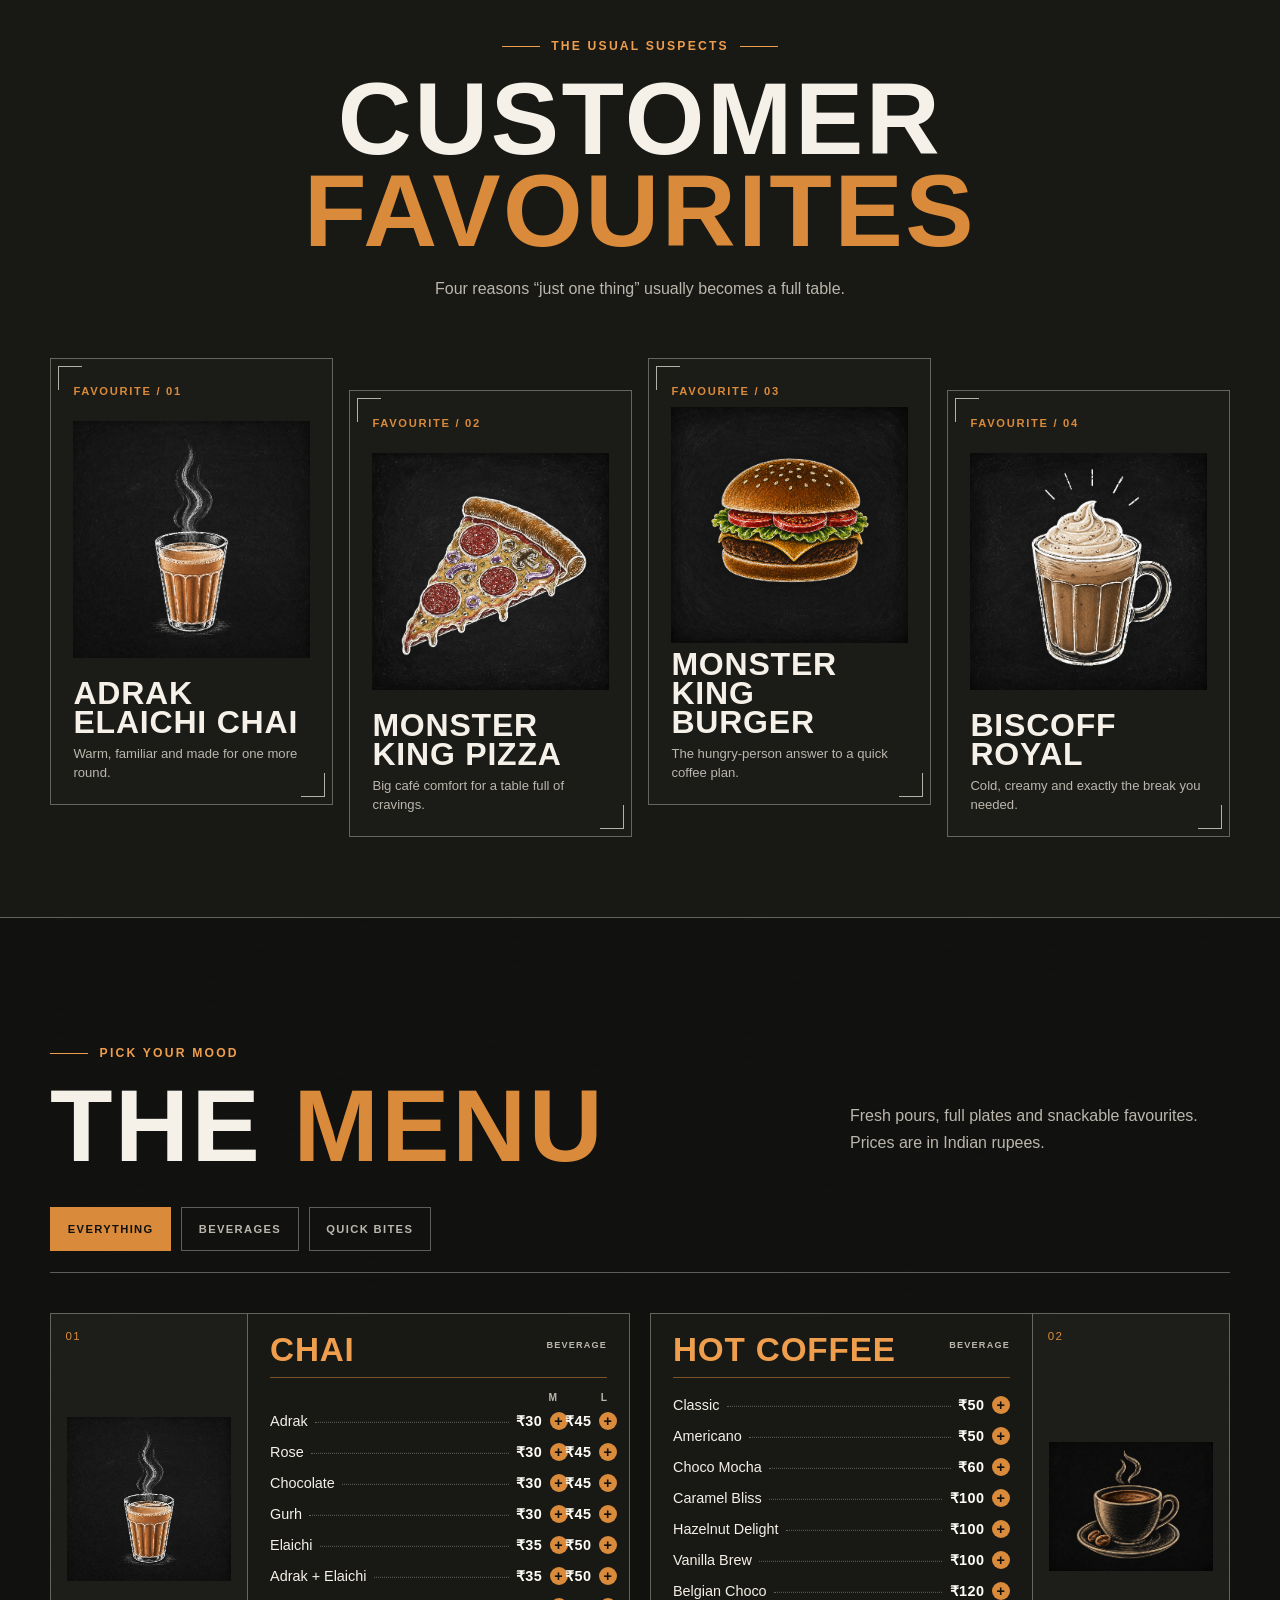
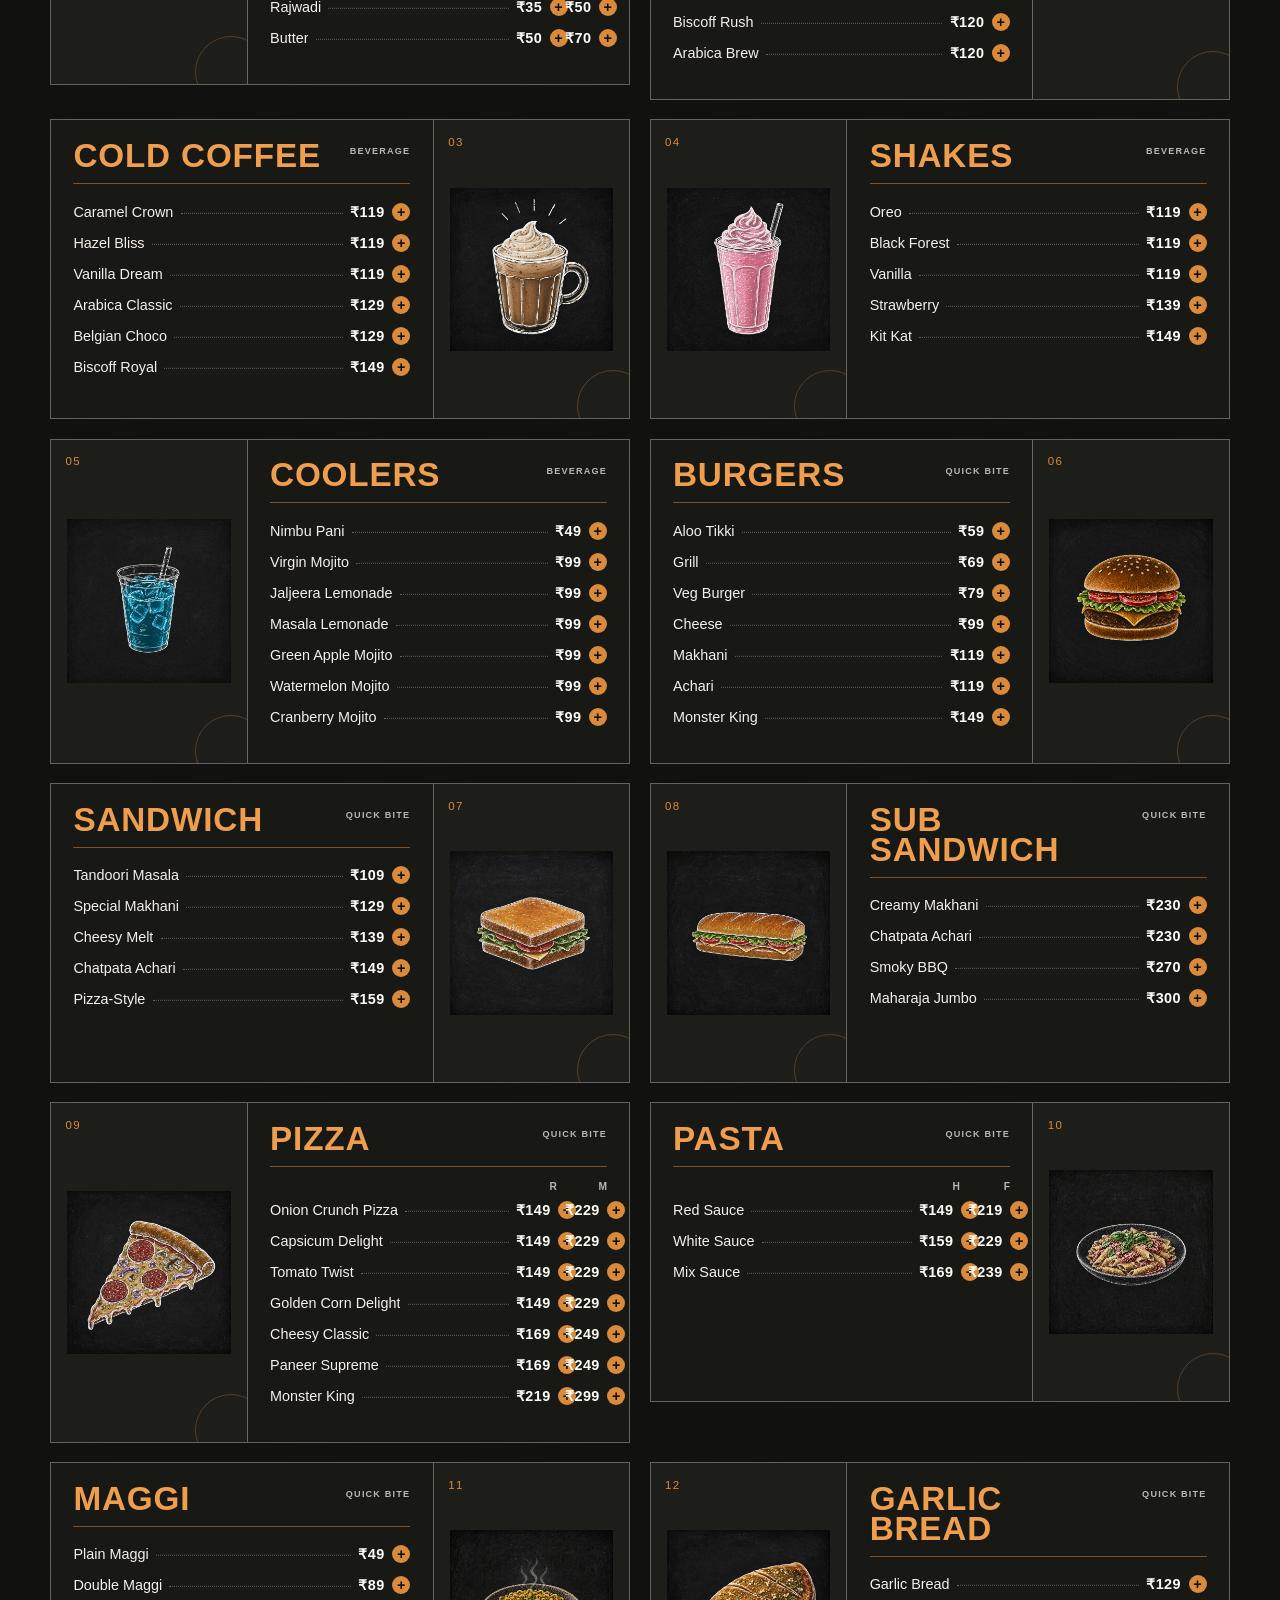
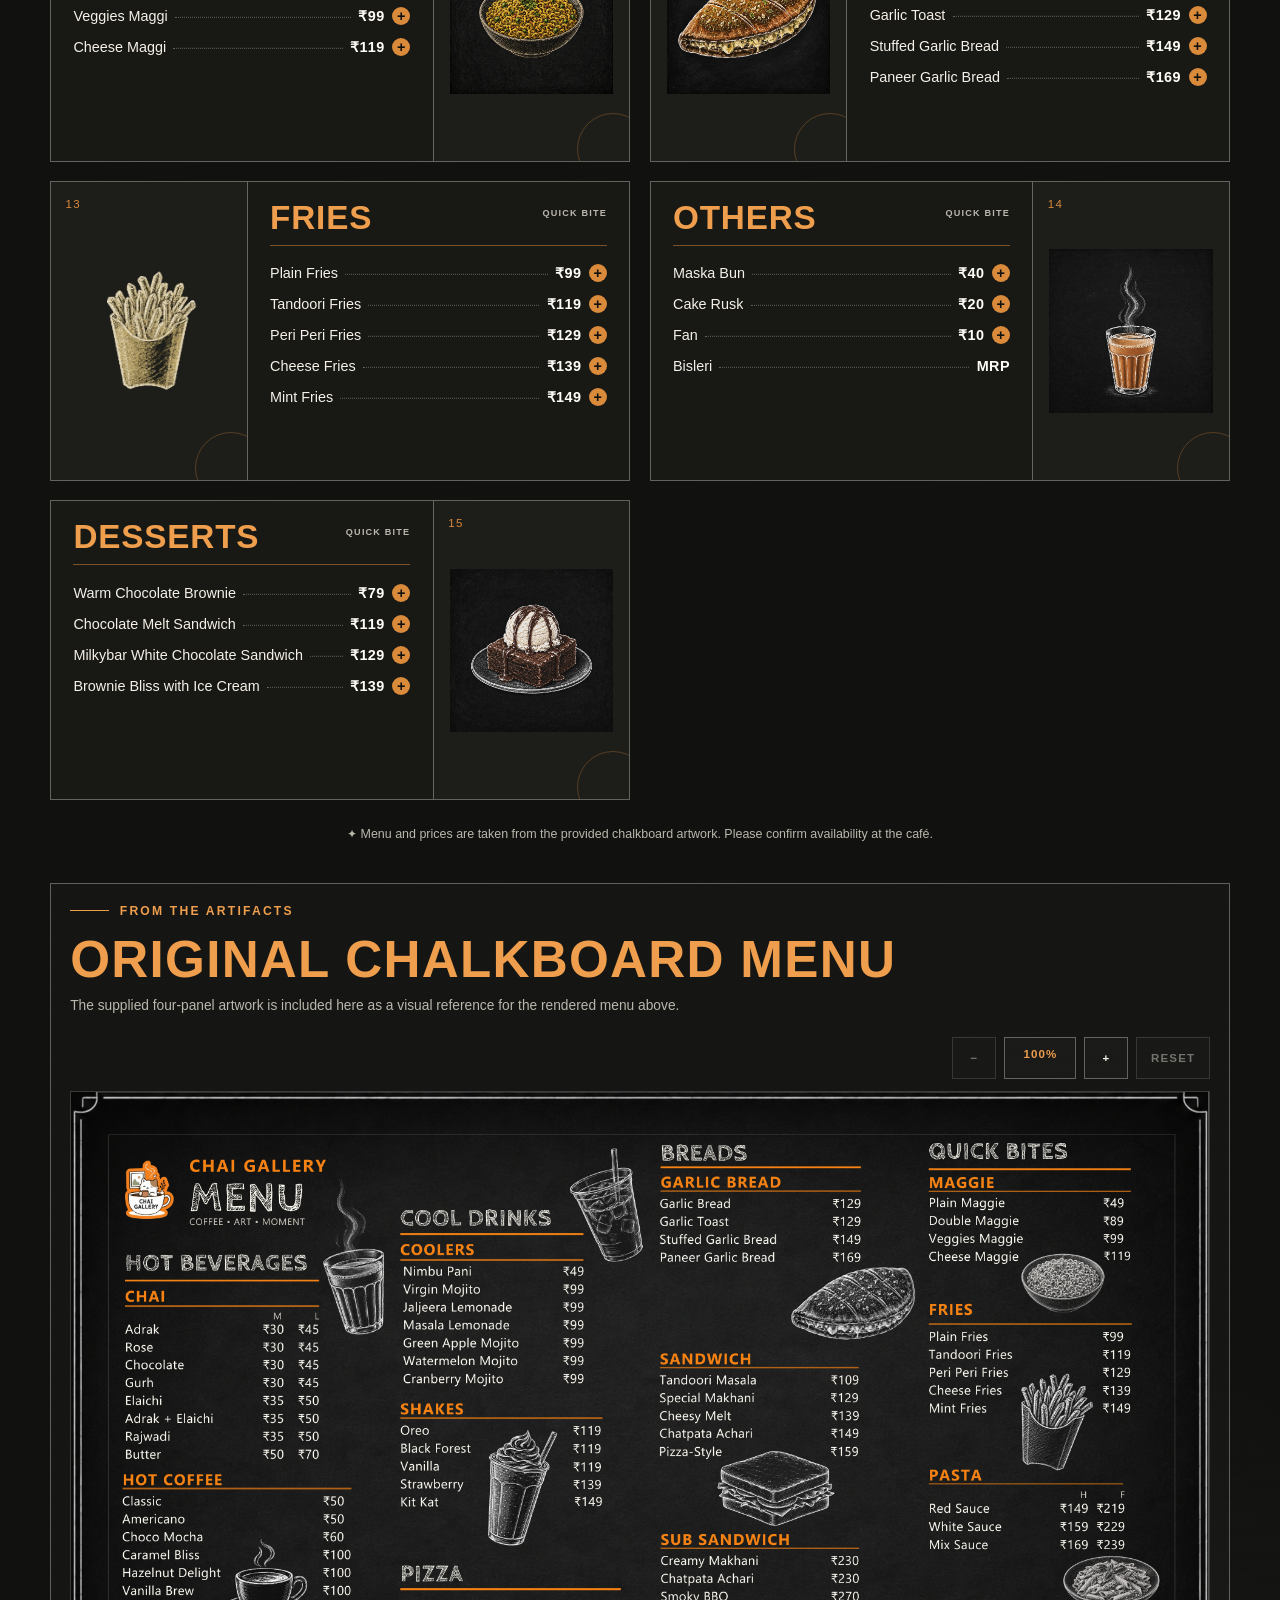
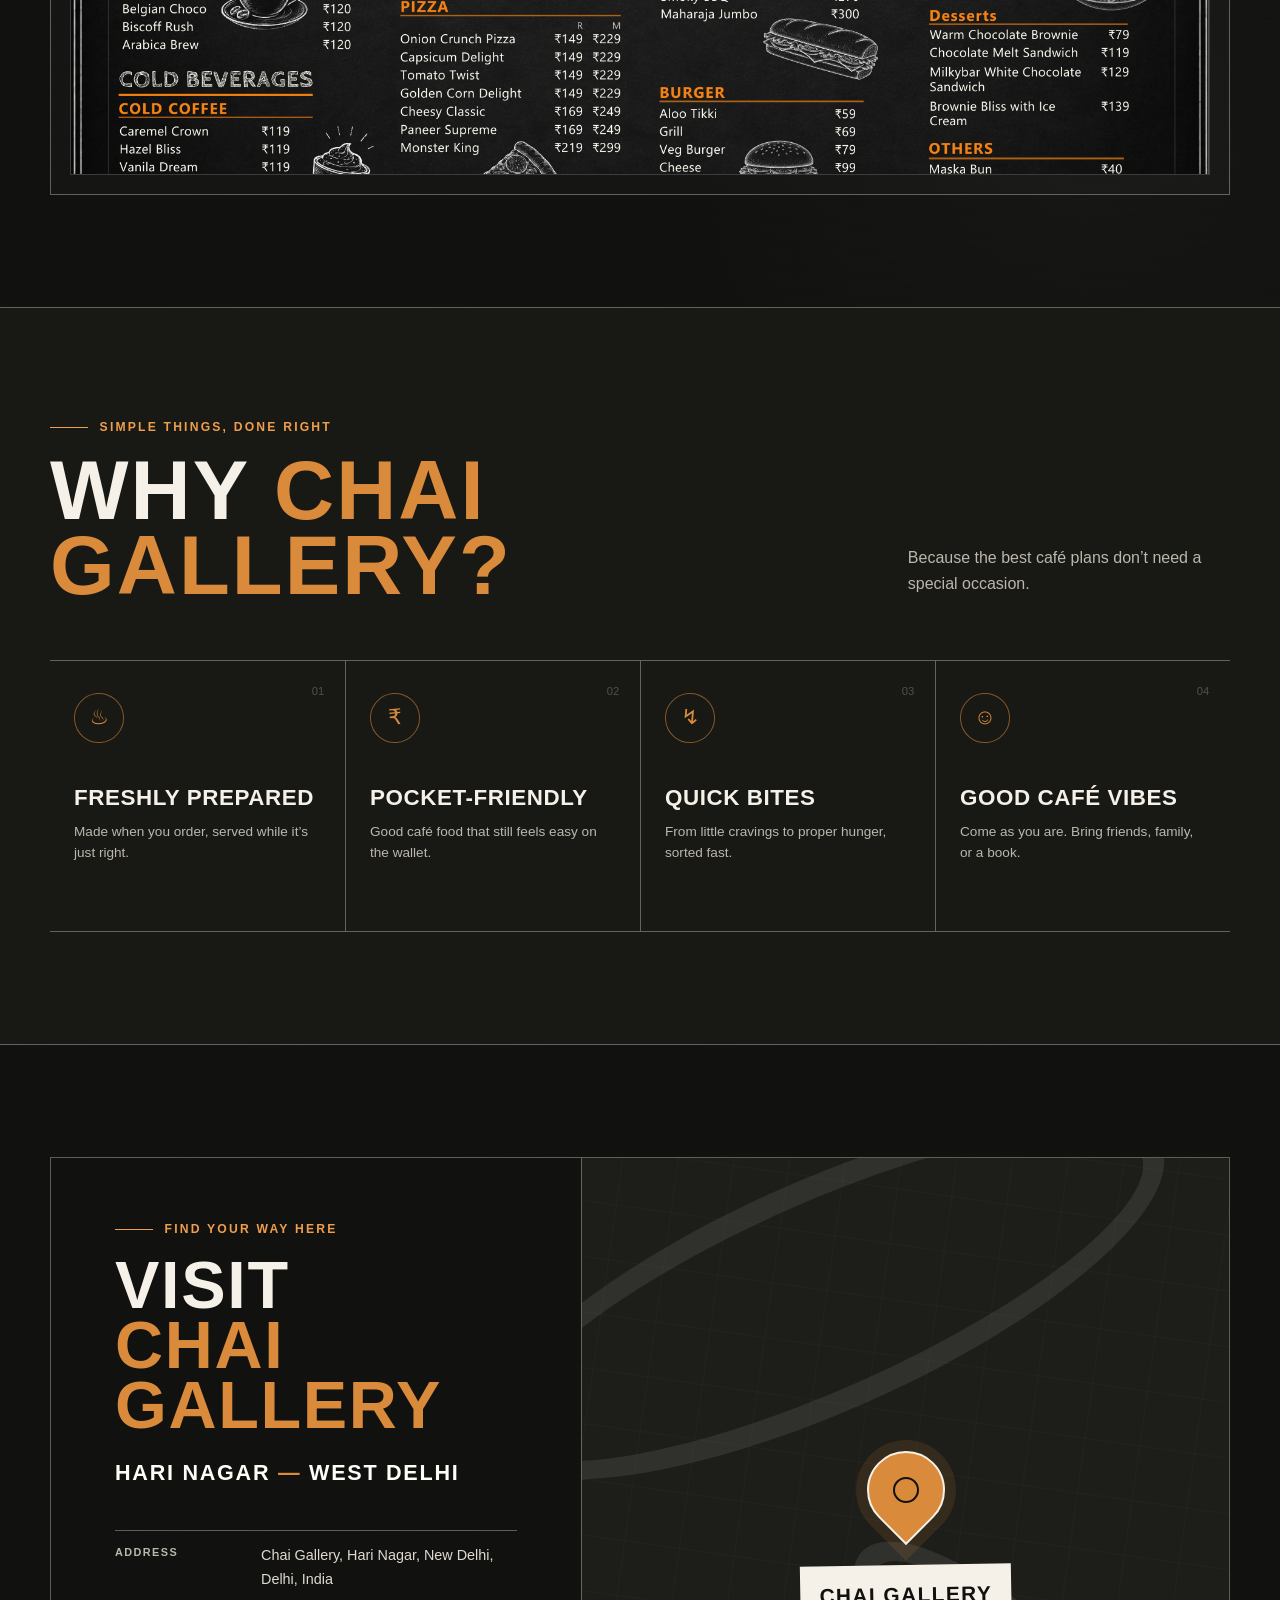
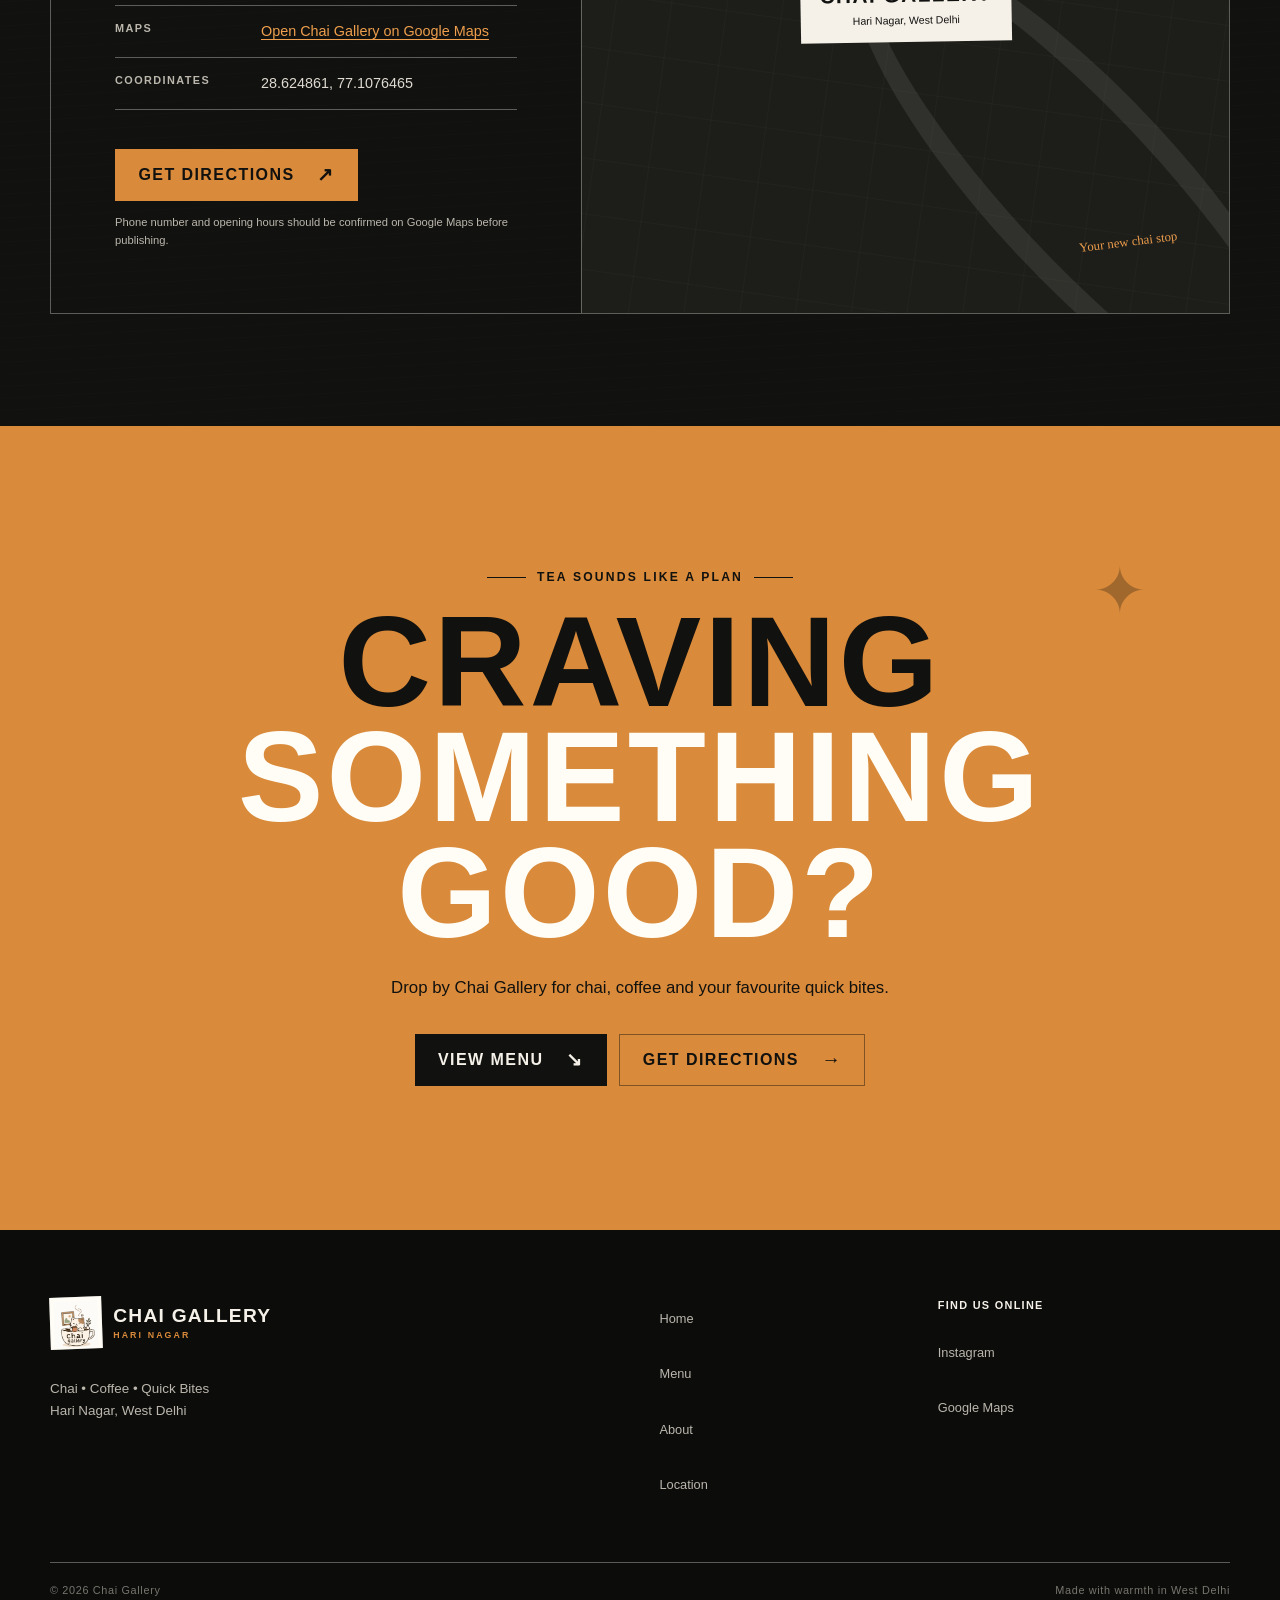
==== commit 7638a63d: "Use deployed Worker URL for dev checkout" ====
--- a/index.html
+++ b/index.html
@@ -31,7 +31,7 @@
   <link rel="preload" href="assets/images/chai-gallery-logo.png" as="image">
   <link rel="stylesheet" href="css/style.css">
   <script>
-    window.CHAI_GALLERY_CONFIG = { apiBase: "https://api.dev.chaigallery.in" };
+    window.CHAI_GALLERY_CONFIG = { apiBase: "https://chai-gallery-orders-dev.passishubham1.workers.dev" };
   </script>
   <script src="https://checkout.razorpay.com/v1/checkout.js" defer></script>
 
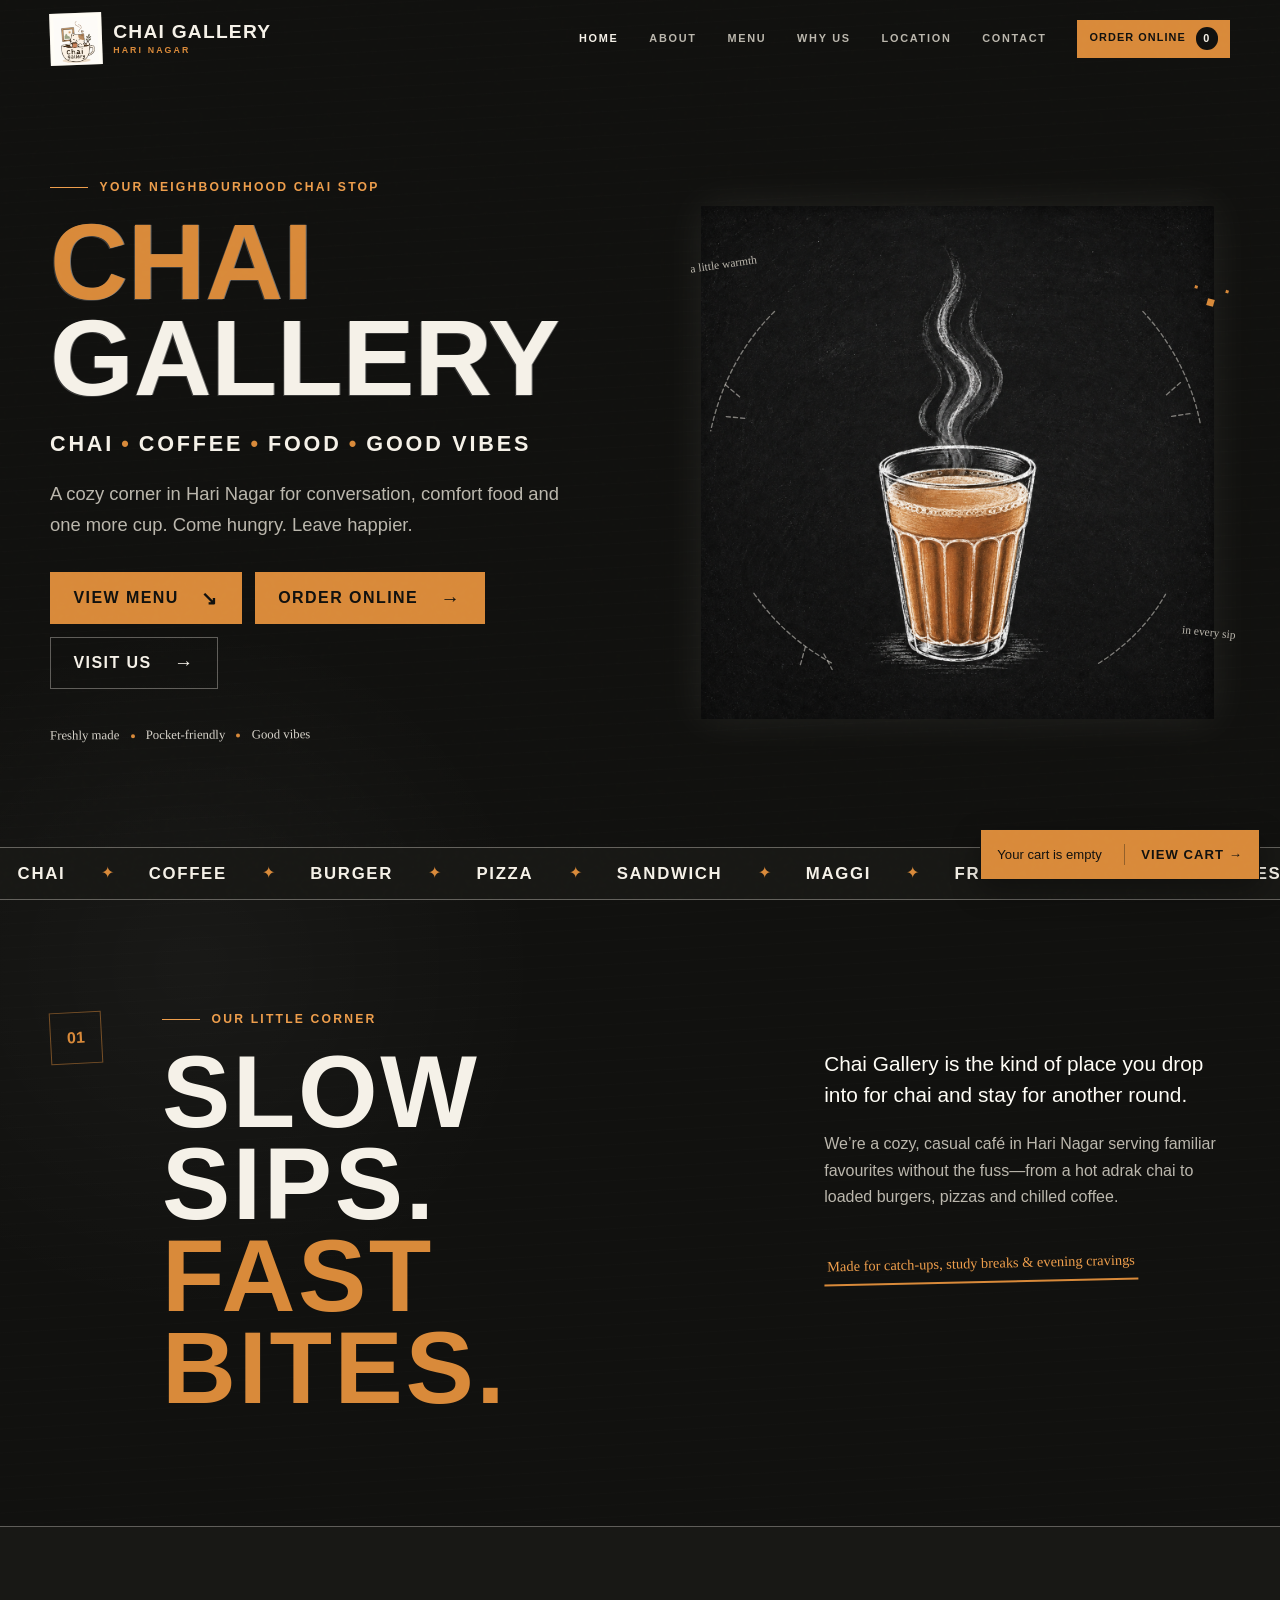
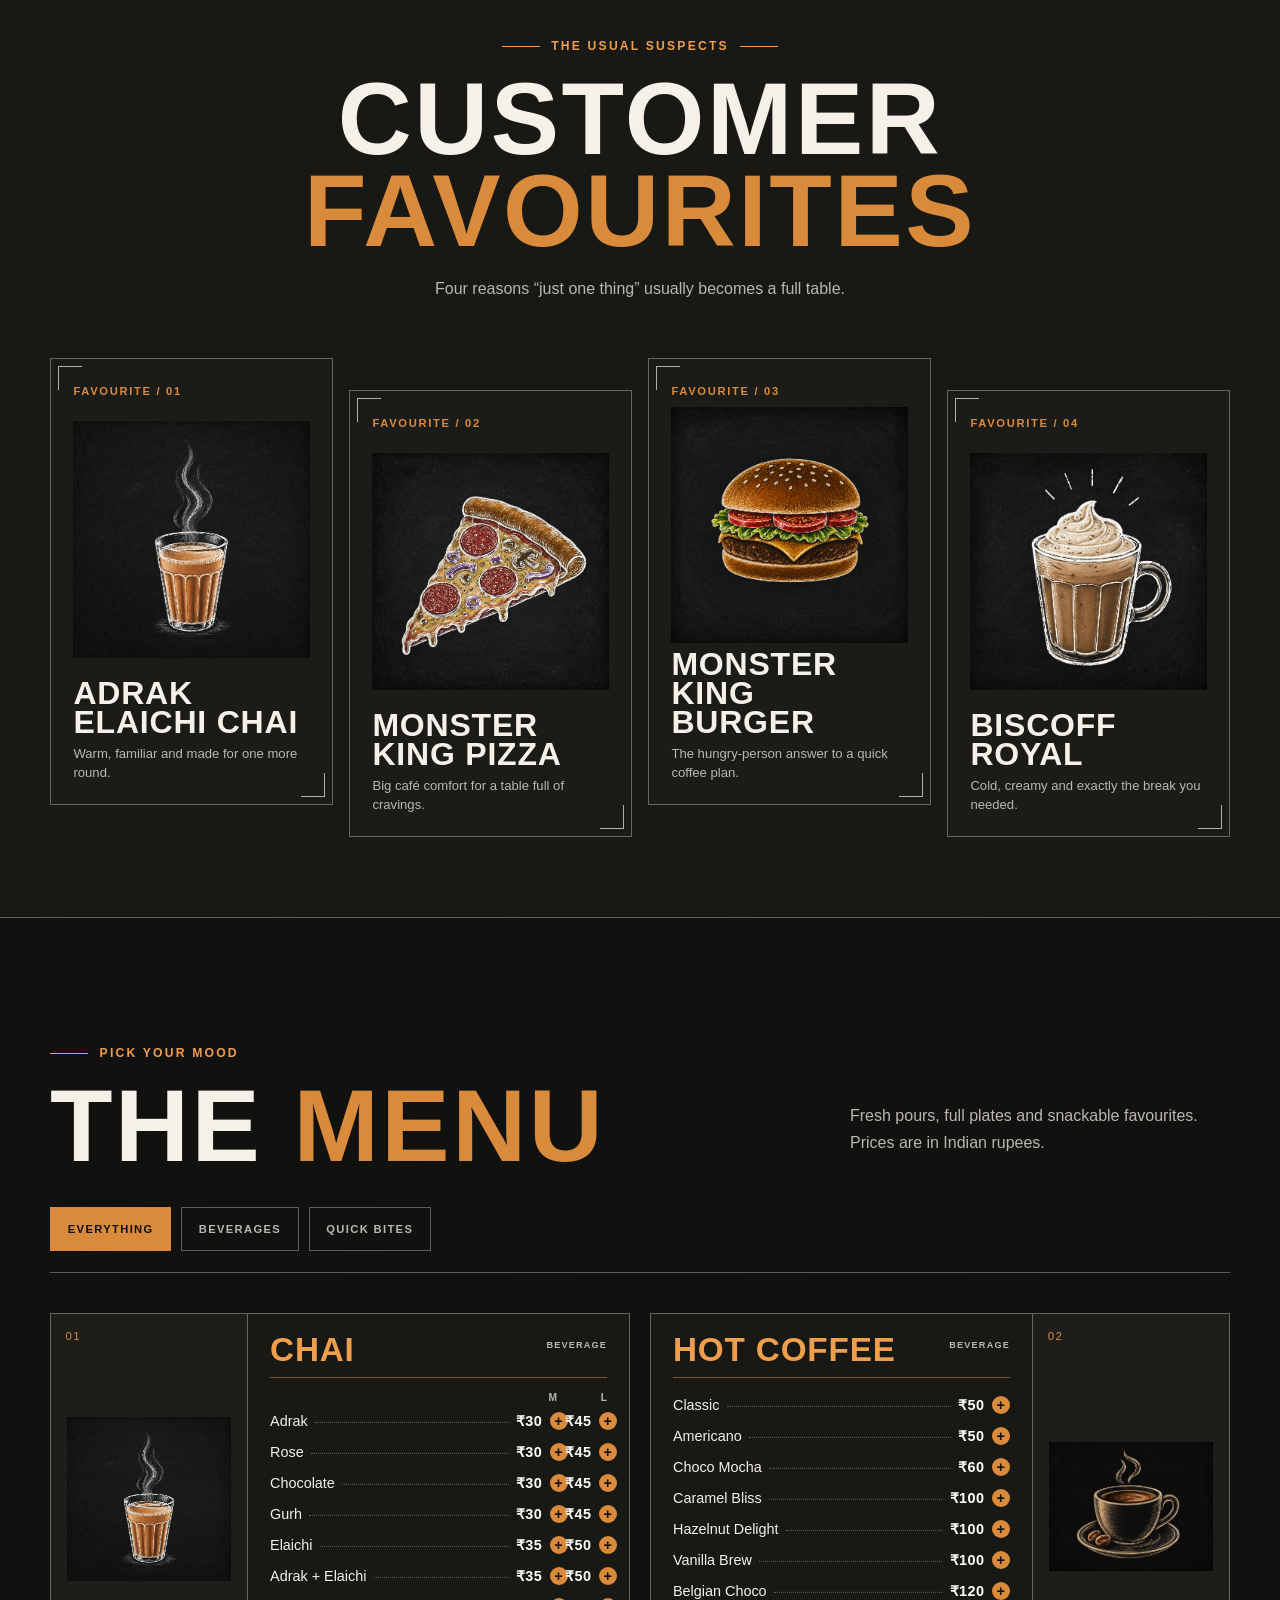
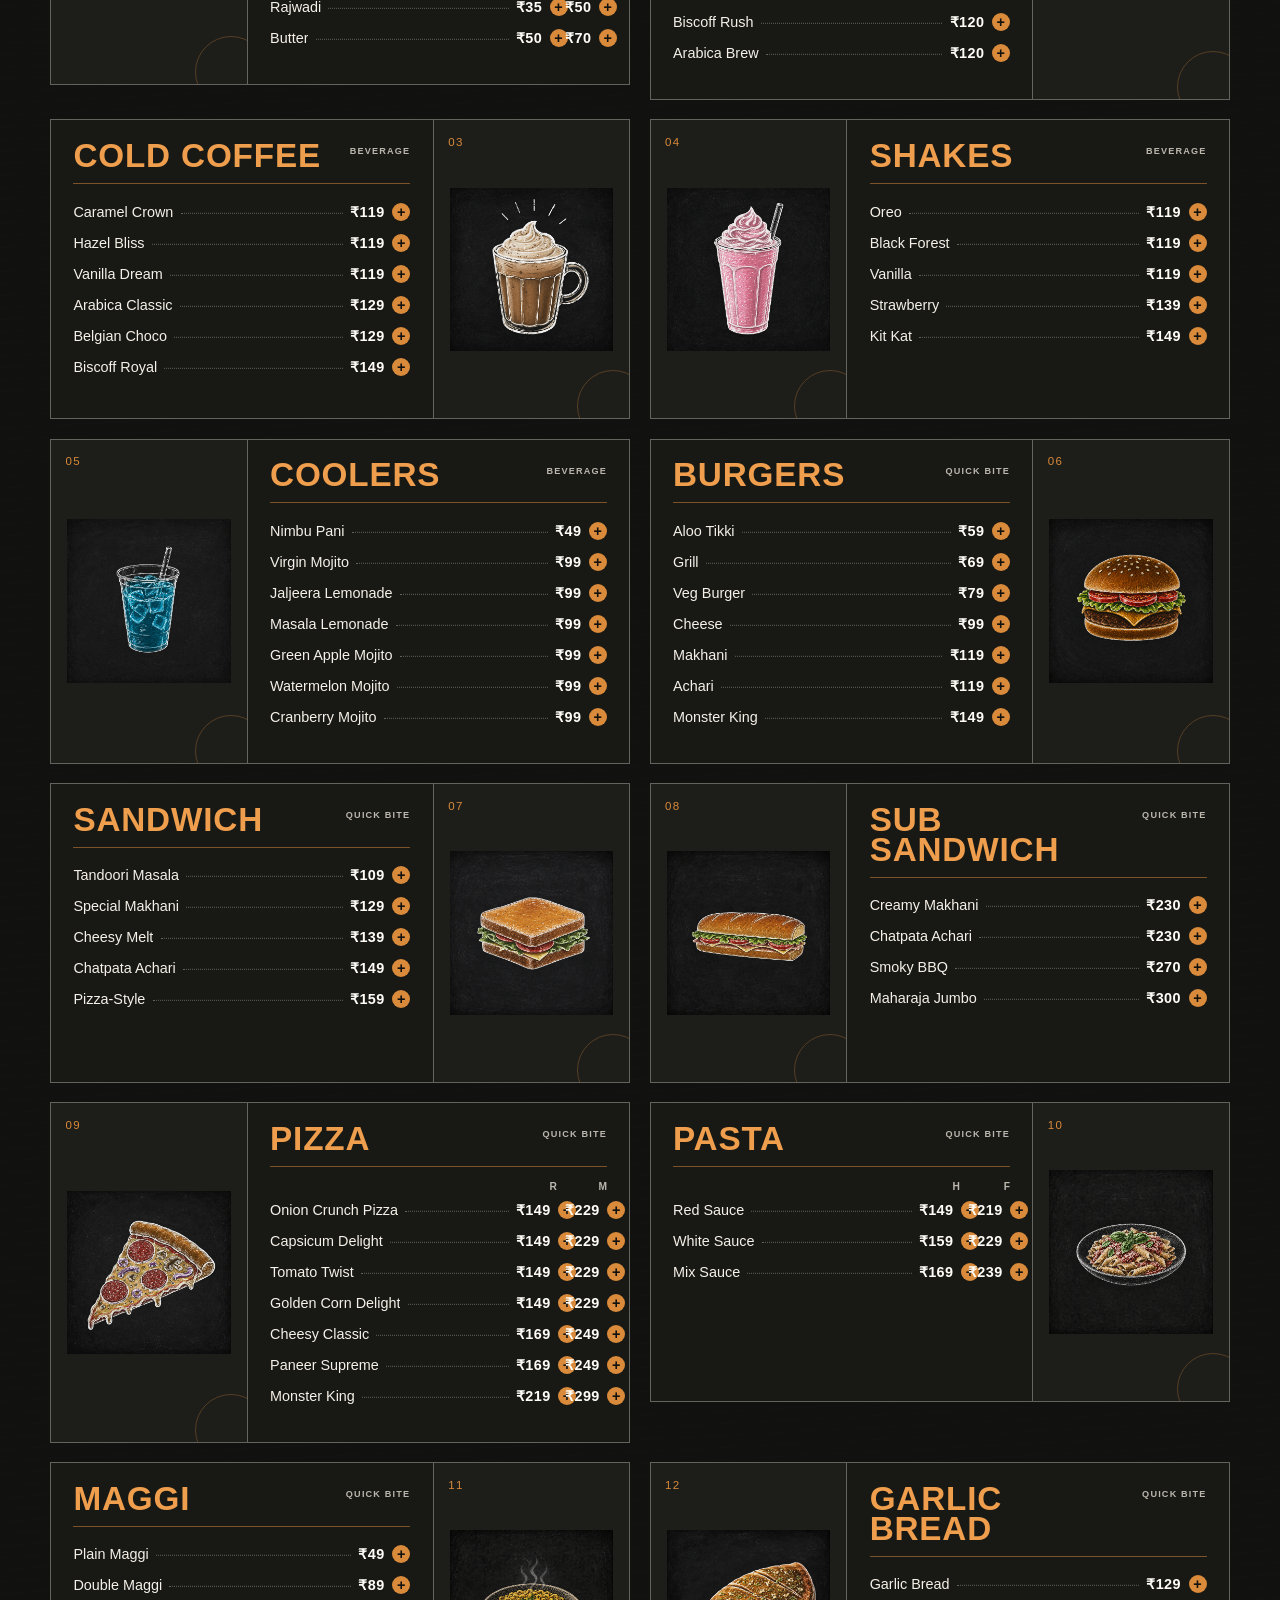
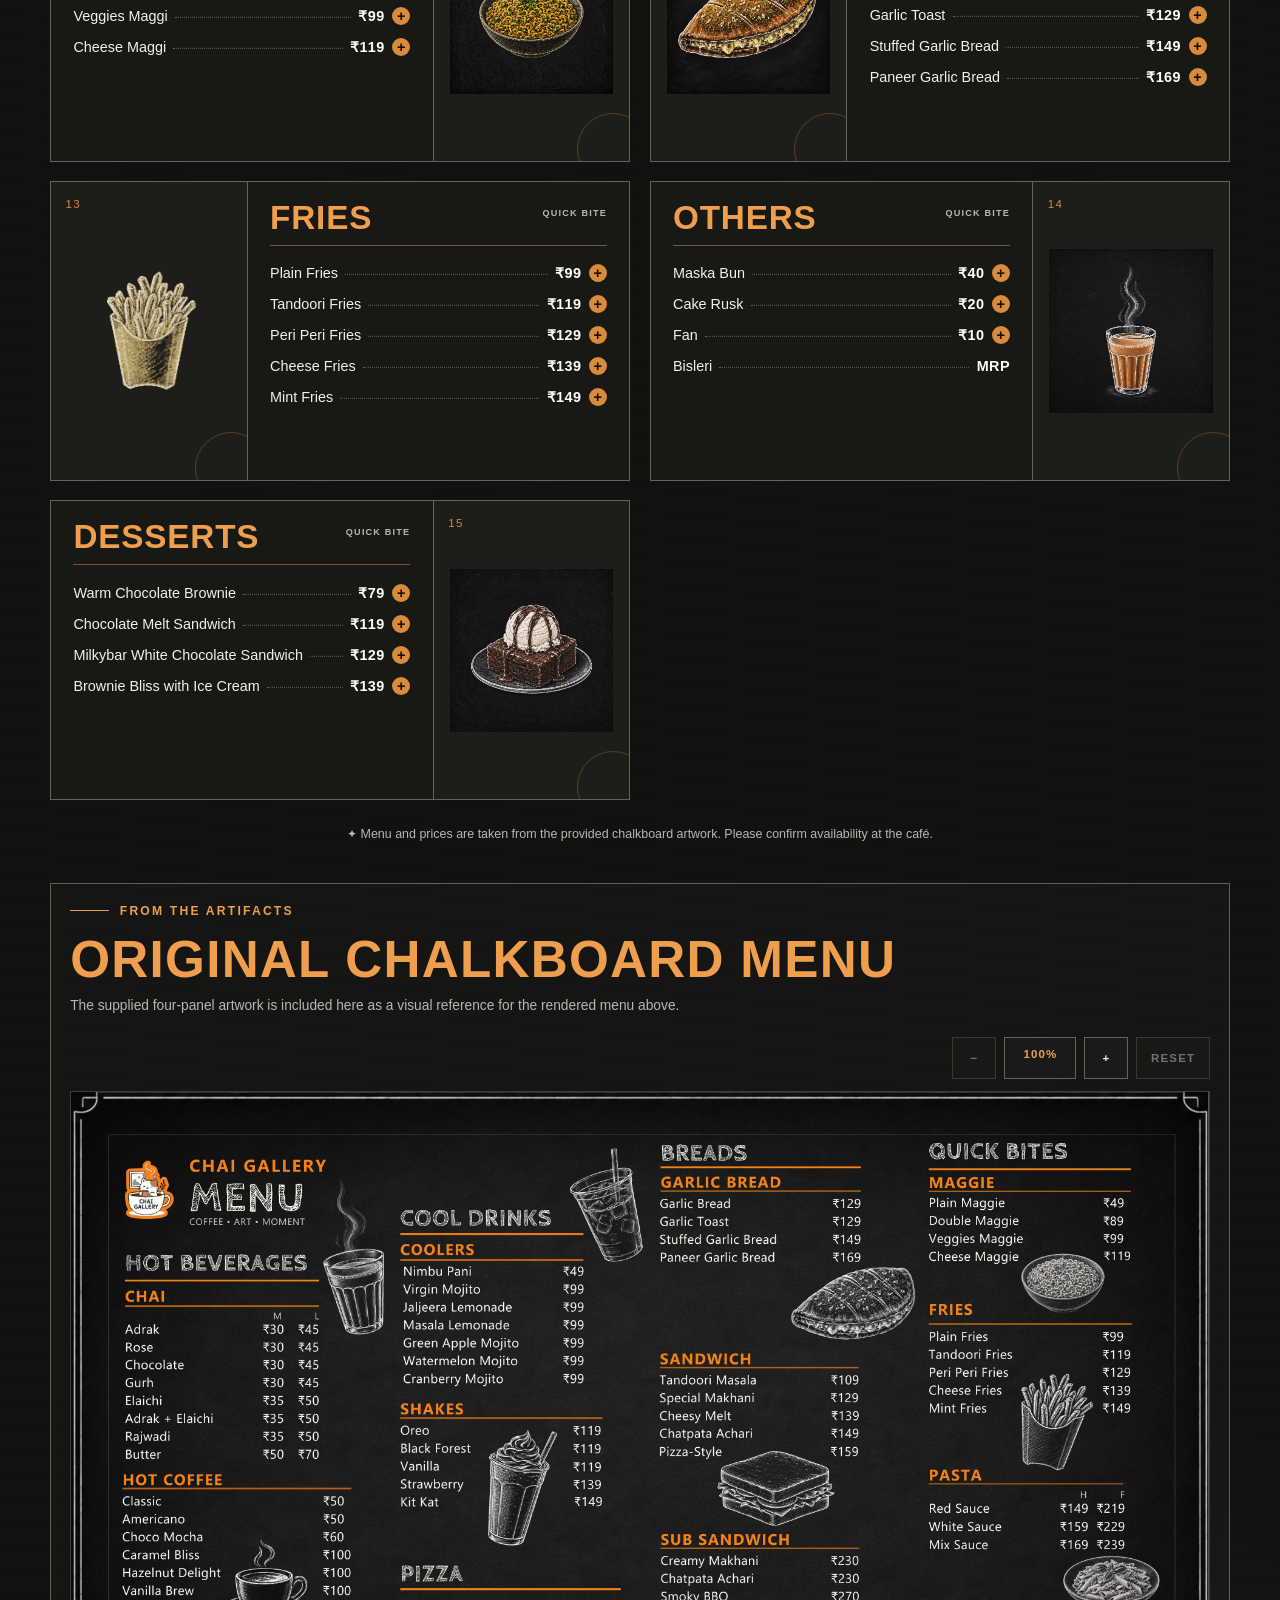
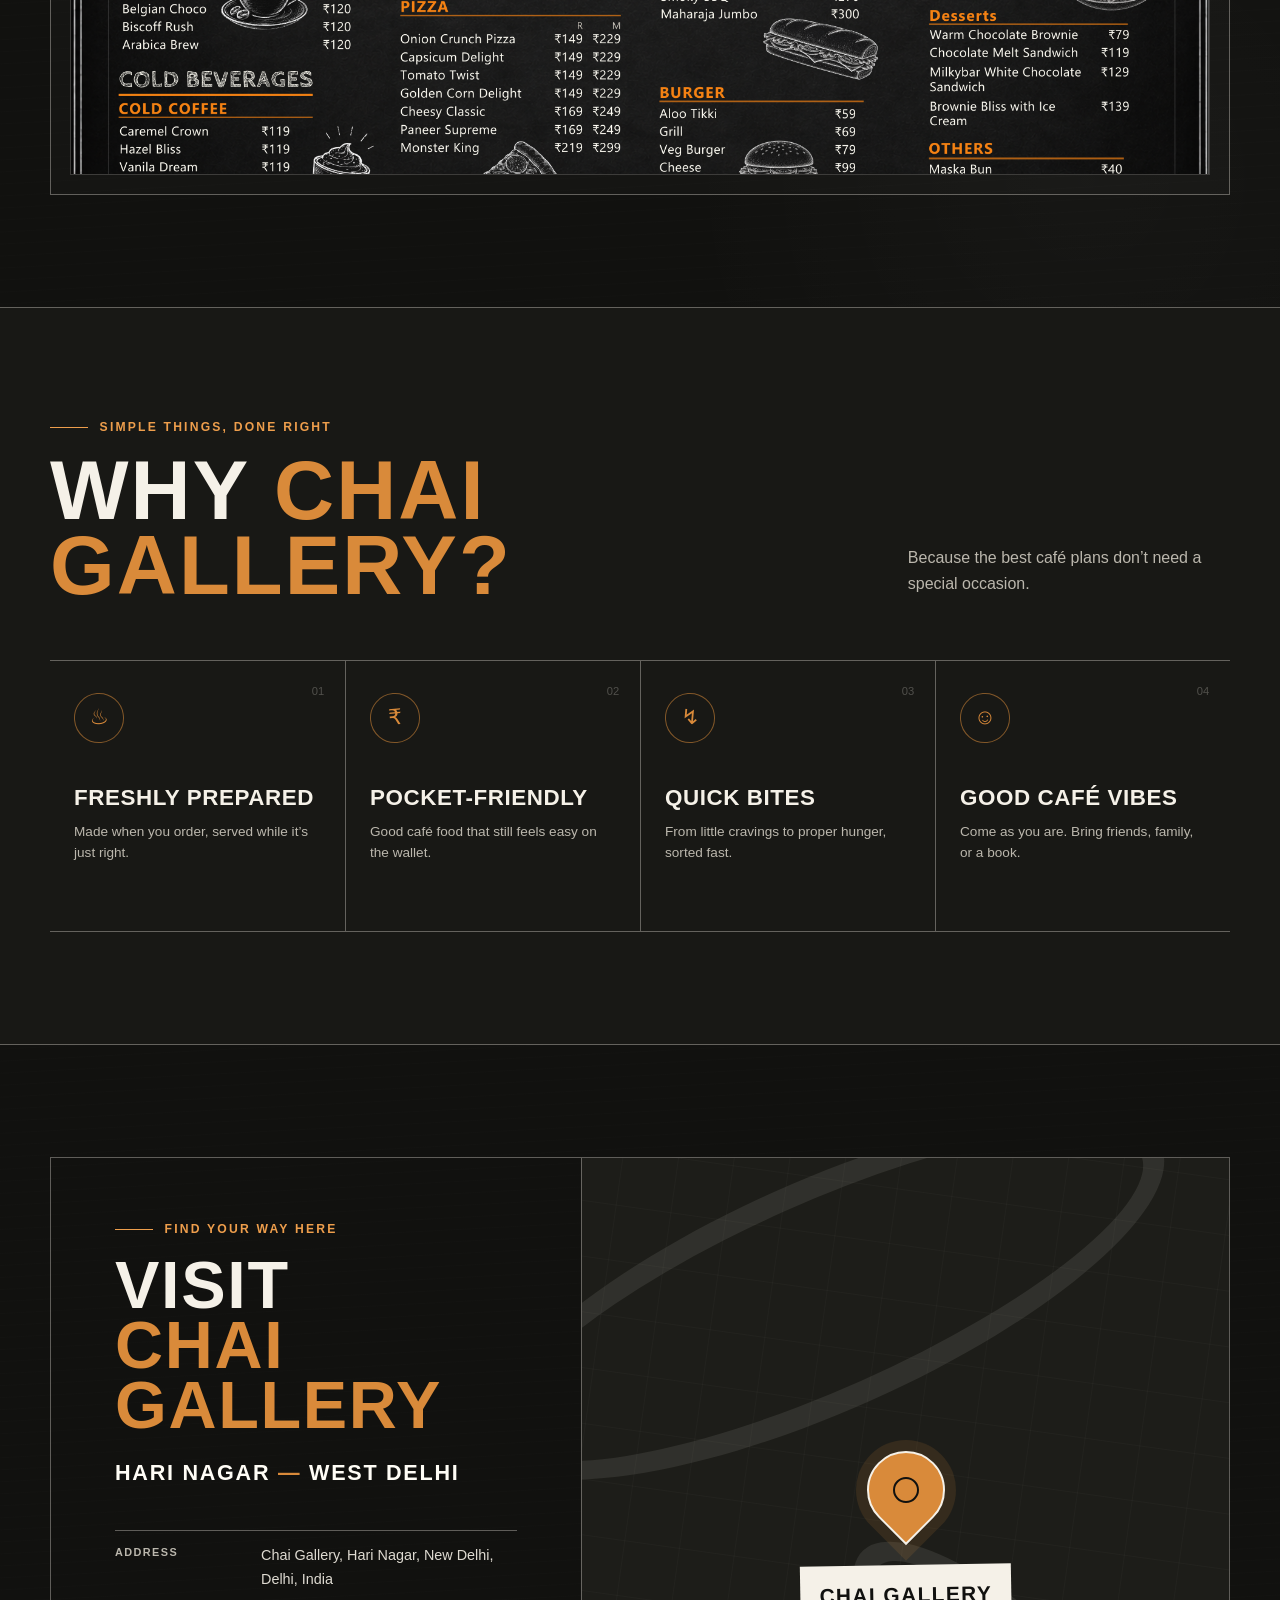
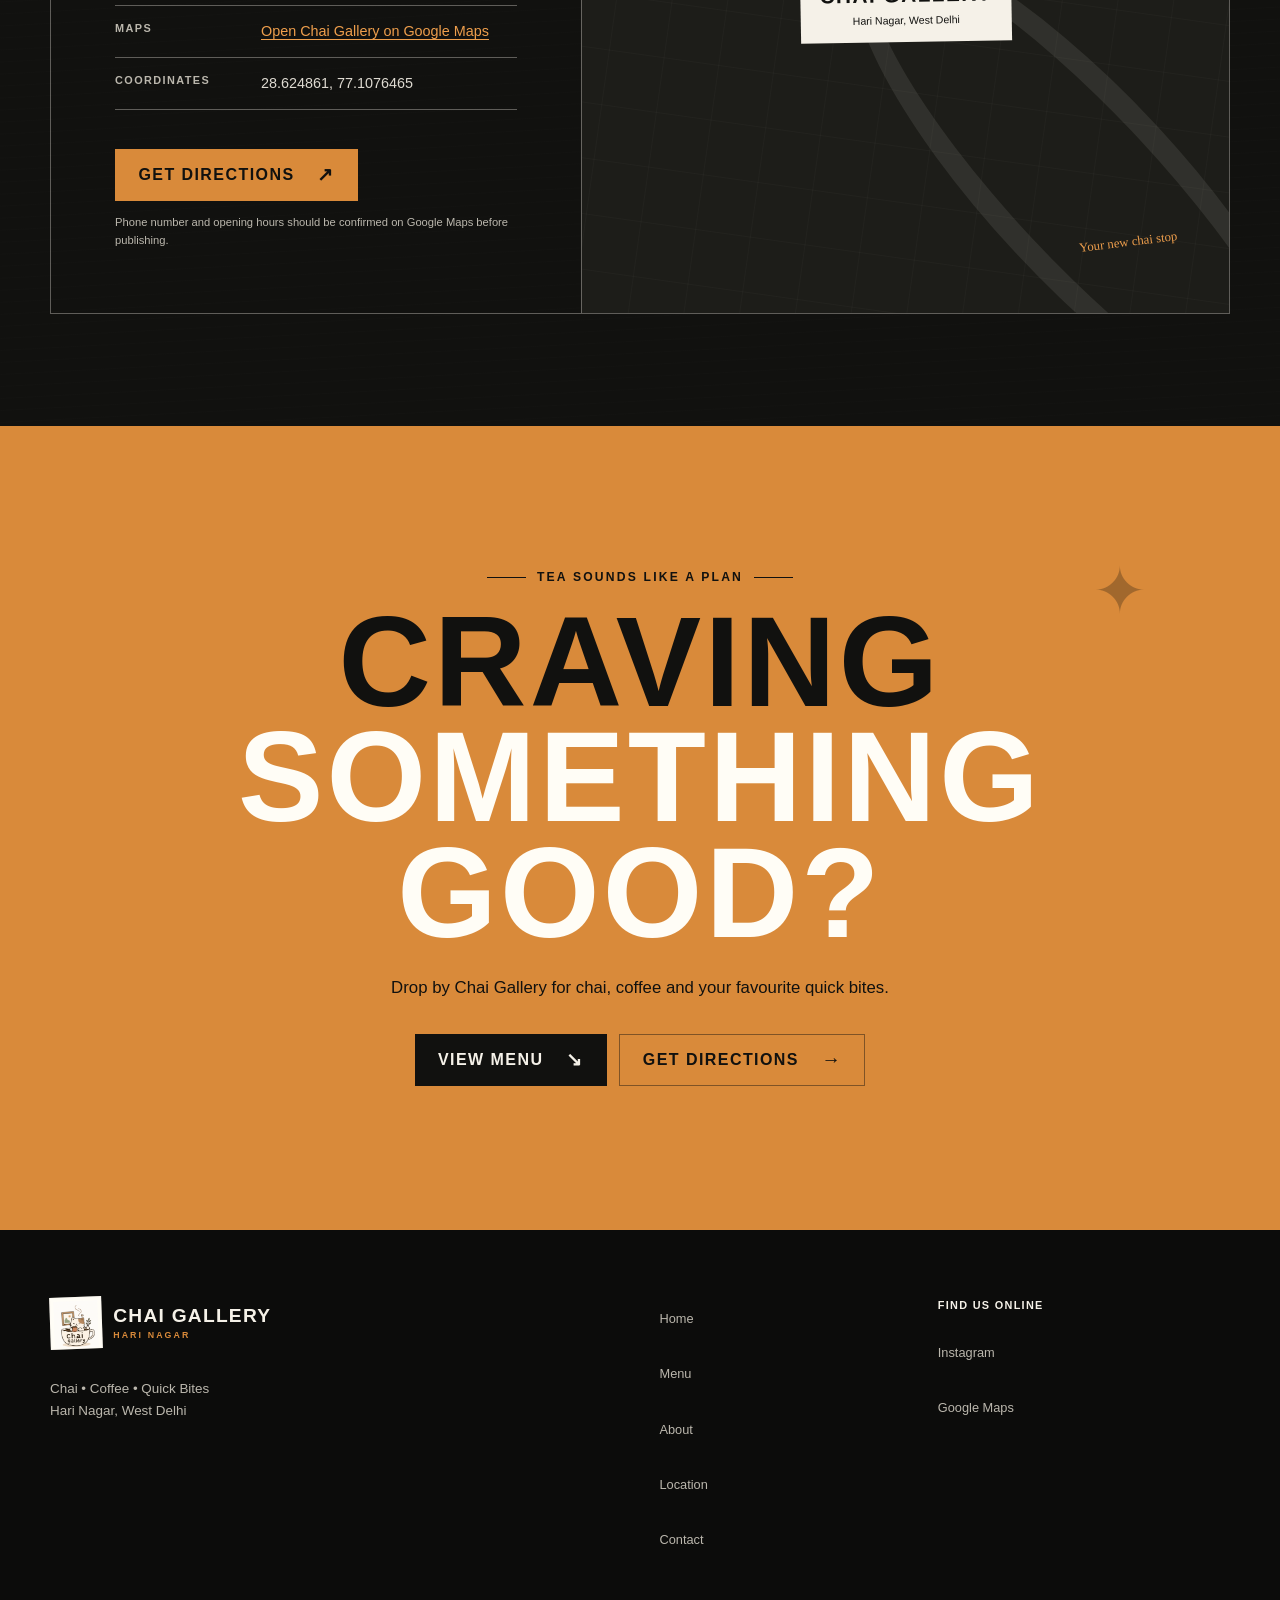
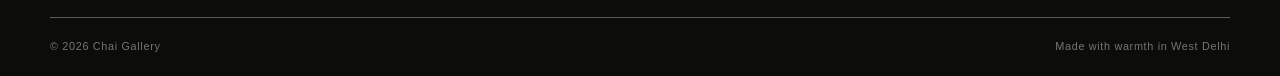
==== commit 68adc1e6: "Add discoverable menu about location and contact pages" ====
--- a/index.html
+++ b/index.html
@@ -319,7 +319,7 @@
         <p>Chai • Coffee • Quick Bites<br>Hari Nagar, West Delhi</p>
       </div>
       <nav class="footer-nav" aria-label="Footer navigation">
-        <a href="#home">Home</a><a href="#menu">Menu</a><a href="#about">About</a><a href="#location">Location</a>
+        <a href="#home">Home</a><a href="/menu.html">Menu</a><a href="/about.html">About</a><a href="/location.html">Location</a><a href="/contact.html">Contact</a>
       </nav>
       <div class="footer-links">
         <span>Find us online</span>
--- a/css/style.css
+++ b/css/style.css
@@ -314,6 +314,47 @@
 .checkout-status.is-error { color: #ff9991; }
 .checkout-pay { width: 100%; border: 0; cursor: pointer; }
 .checkout-pay:disabled { color: rgba(17,17,15,.58); background: #817d74; cursor: not-allowed; }
+.admin-body { min-height: 100vh; }
+.admin-shell { width: min(1180px, calc(100% - 2rem)); margin: 0 auto; padding: 3rem 0 5rem; }
+.admin-brand { display: inline-flex; align-items: center; gap: .75rem; margin-bottom: 3.5rem; }
+.admin-brand img { width: 52px; height: 52px; object-fit: contain; border: var(--border-thin); background: var(--chalk); }
+.admin-brand strong, .admin-brand small { display: block; font-family: var(--font-display); font-weight: 900; letter-spacing: .09em; }
+.admin-brand small { margin-top: .25rem; color: var(--accent); font-family: var(--font-body); font-size: .6rem; }
+.admin-login { width: min(100%, 480px); padding: clamp(1.5rem, 5vw, 3rem); border: var(--border-thin); background: var(--board-soft); }
+.admin-login h1, .admin-header h1 { margin-bottom: 1rem; font-size: clamp(3.5rem, 8vw, 6rem); }
+.admin-login > p:not(.eyebrow) { color: var(--muted); }
+.admin-login form { display: grid; gap: 1rem; margin-top: 2rem; }
+.admin-login label { display: grid; gap: .35rem; color: var(--muted); font-size: .7rem; font-weight: 800; letter-spacing: .1em; text-transform: uppercase; }
+.admin-login input, .admin-order select { color: var(--chalk); border: 1px solid var(--line); border-radius: 0; background: rgba(255,255,255,.04); }
+.admin-login input { padding: .8rem; font: inherit; }
+.admin-login .button { width: 100%; border: 0; cursor: pointer; }
+.admin-login .button:disabled { cursor: wait; opacity: .7; }
+.admin-header { display: flex; justify-content: space-between; gap: 1.5rem; align-items: end; margin-bottom: 1.4rem; }
+.admin-header .eyebrow { margin-bottom: .75rem; }
+.admin-actions { display: flex; flex-wrap: wrap; gap: .6rem; }
+.admin-actions .button { min-height: 42px; cursor: pointer; }
+.admin-message { min-height: 1.3rem; margin: 0 0 1rem; color: var(--accent-bright); font-size: .8rem; font-weight: 700; }
+.admin-message.is-error { color: #ff9991; }
+.order-filters { display: flex; flex-wrap: wrap; gap: .55rem; margin-bottom: 1.4rem; }
+.order-filters button { min-height: 40px; padding: .5rem .85rem; color: var(--muted); border: 1px solid var(--line); background: transparent; font: inherit; font-size: .7rem; font-weight: 800; letter-spacing: .08em; text-transform: uppercase; cursor: pointer; }
+.order-filters button.is-active { color: var(--board); border-color: var(--accent); background: var(--accent); }
+.admin-orders { display: grid; gap: 1rem; }
+.admin-order { border: var(--border-thin); background: var(--board-soft); }
+.admin-order > header, .admin-order > footer { display: flex; justify-content: space-between; align-items: center; gap: 1rem; padding: 1rem 1.2rem; border-bottom: var(--border-thin); }
+.admin-order > footer { border-top: var(--border-thin); border-bottom: 0; }
+.order-number { display: block; color: var(--accent-bright); font-family: var(--font-display); font-size: 1.25rem; font-weight: 900; letter-spacing: .08em; }
+.admin-order time { color: var(--muted); font-size: .72rem; }
+.order-status { padding: .3rem .55rem; font-size: .64rem; font-weight: 900; letter-spacing: .08em; text-transform: uppercase; }
+.status-paid { color: #181815; background: #e8c067; }.status-preparing { color: #181815; background: #e99a50; }.status-out_for_delivery { color: #181815; background: #7ec8de; }.status-completed { color: #181815; background: #8fc98e; }.status-cancelled { color: var(--chalk); background: #a75454; }
+.admin-order-grid { display: grid; grid-template-columns: 1.1fr .9fr; gap: 1.5rem; padding: 1.25rem; }
+.admin-order h2 { margin-bottom: .8rem; color: var(--chalk); font-family: var(--font-body); font-size: 1.1rem; letter-spacing: 0; text-transform: none; }
+.admin-order p { margin: 0; color: var(--muted); font-size: .86rem; line-height: 1.6; white-space: pre-line; }
+.admin-order p a { color: var(--accent-bright); text-decoration: underline; }
+.order-note { margin-top: .75rem !important; padding: .65rem; border-left: 2px solid var(--accent); background: rgba(217,138,58,.08); }
+.admin-items { display: grid; gap: .4rem; margin: 0 0 1rem; padding: 0 0 1rem; border-bottom: var(--border-thin); list-style: none; }
+.admin-items li { display: flex; justify-content: space-between; gap: 1rem; color: var(--chalk); font-size: .83rem; }.admin-items span { color: var(--muted); white-space: nowrap; }
+.admin-order dl { margin: 0; }.admin-order dl div { display: flex; justify-content: space-between; padding: .3rem 0; color: var(--muted); font-size: .8rem; }.admin-order dd { margin: 0; color: var(--chalk); font-weight: 800; }.admin-order .admin-total { margin-top: .3rem; padding-top: .6rem; border-top: var(--border-thin); color: var(--chalk); }.admin-order .admin-total dd { color: var(--accent-bright); font-size: 1rem; }
+.admin-order footer label { display: flex; align-items: center; gap: .65rem; color: var(--muted); font-size: .7rem; font-weight: 800; letter-spacing: .08em; text-transform: uppercase; }.admin-order select { padding: .6rem; font: inherit; font-size: .8rem; text-transform: capitalize; cursor: pointer; }.admin-empty { padding: 2rem; color: var(--muted); border: var(--border-thin); text-align: center; }
 .menu-footnote { margin: 1.5rem 0 0; color: var(--muted); font-size: .78rem; text-align: center; }
 .menu-footnote code { color: var(--accent-bright); }
 
@@ -534,6 +575,11 @@
   .order-dialog-inner { padding: 1.2rem; }
   .order-layout { grid-template-columns: 1fr; }
   .checkout-form { border-top: var(--border-thin); border-left: 0; }
+  .admin-shell { width: min(100% - 1.25rem, 1180px); padding-top: 1.5rem; }
+  .admin-brand { margin-bottom: 2rem; }
+  .admin-header { align-items: start; flex-direction: column; }
+  .admin-order-grid { grid-template-columns: 1fr; gap: 1rem; }
+  .admin-order > header, .admin-order > footer { align-items: start; flex-direction: column; }
   .hero-note { gap: .5rem; margin-top: 1.6rem; }
   .hero-art { margin-top: -1rem; }
   .hero-marquee > div { gap: 1.3rem; }
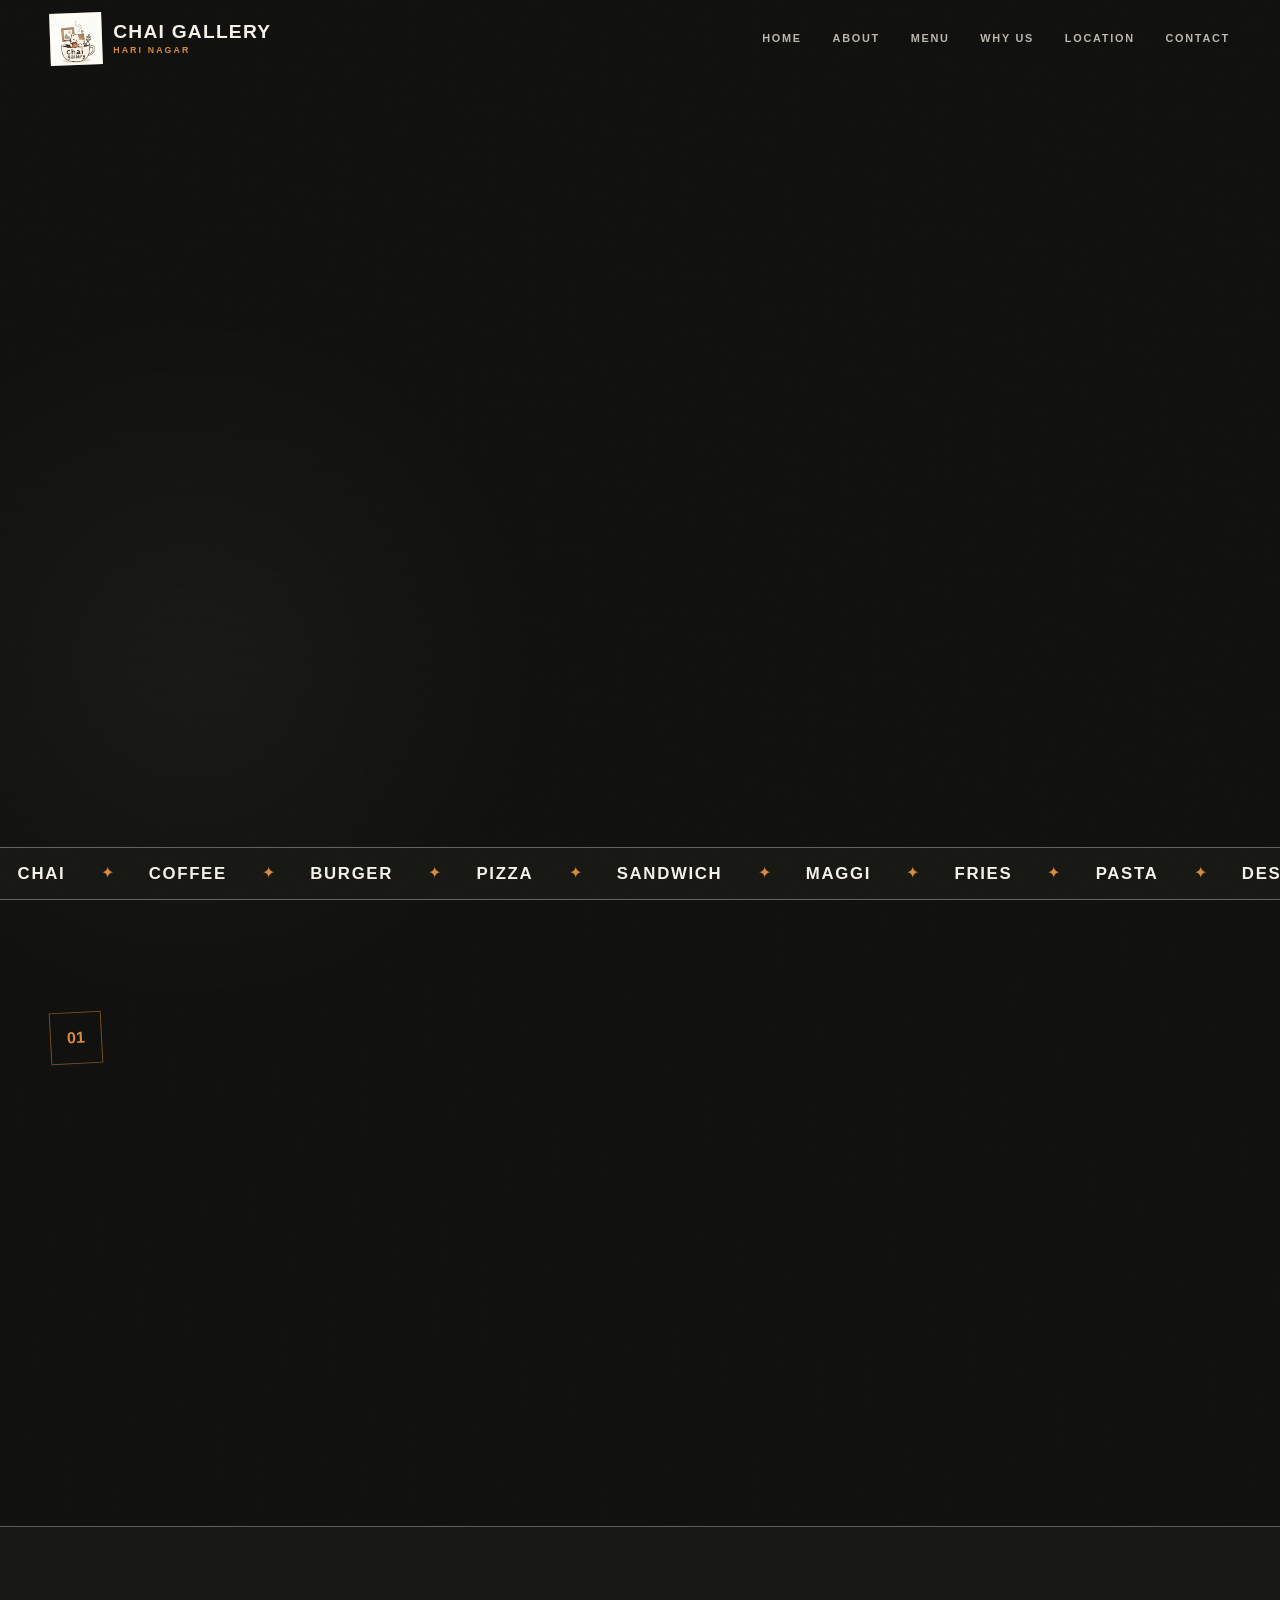
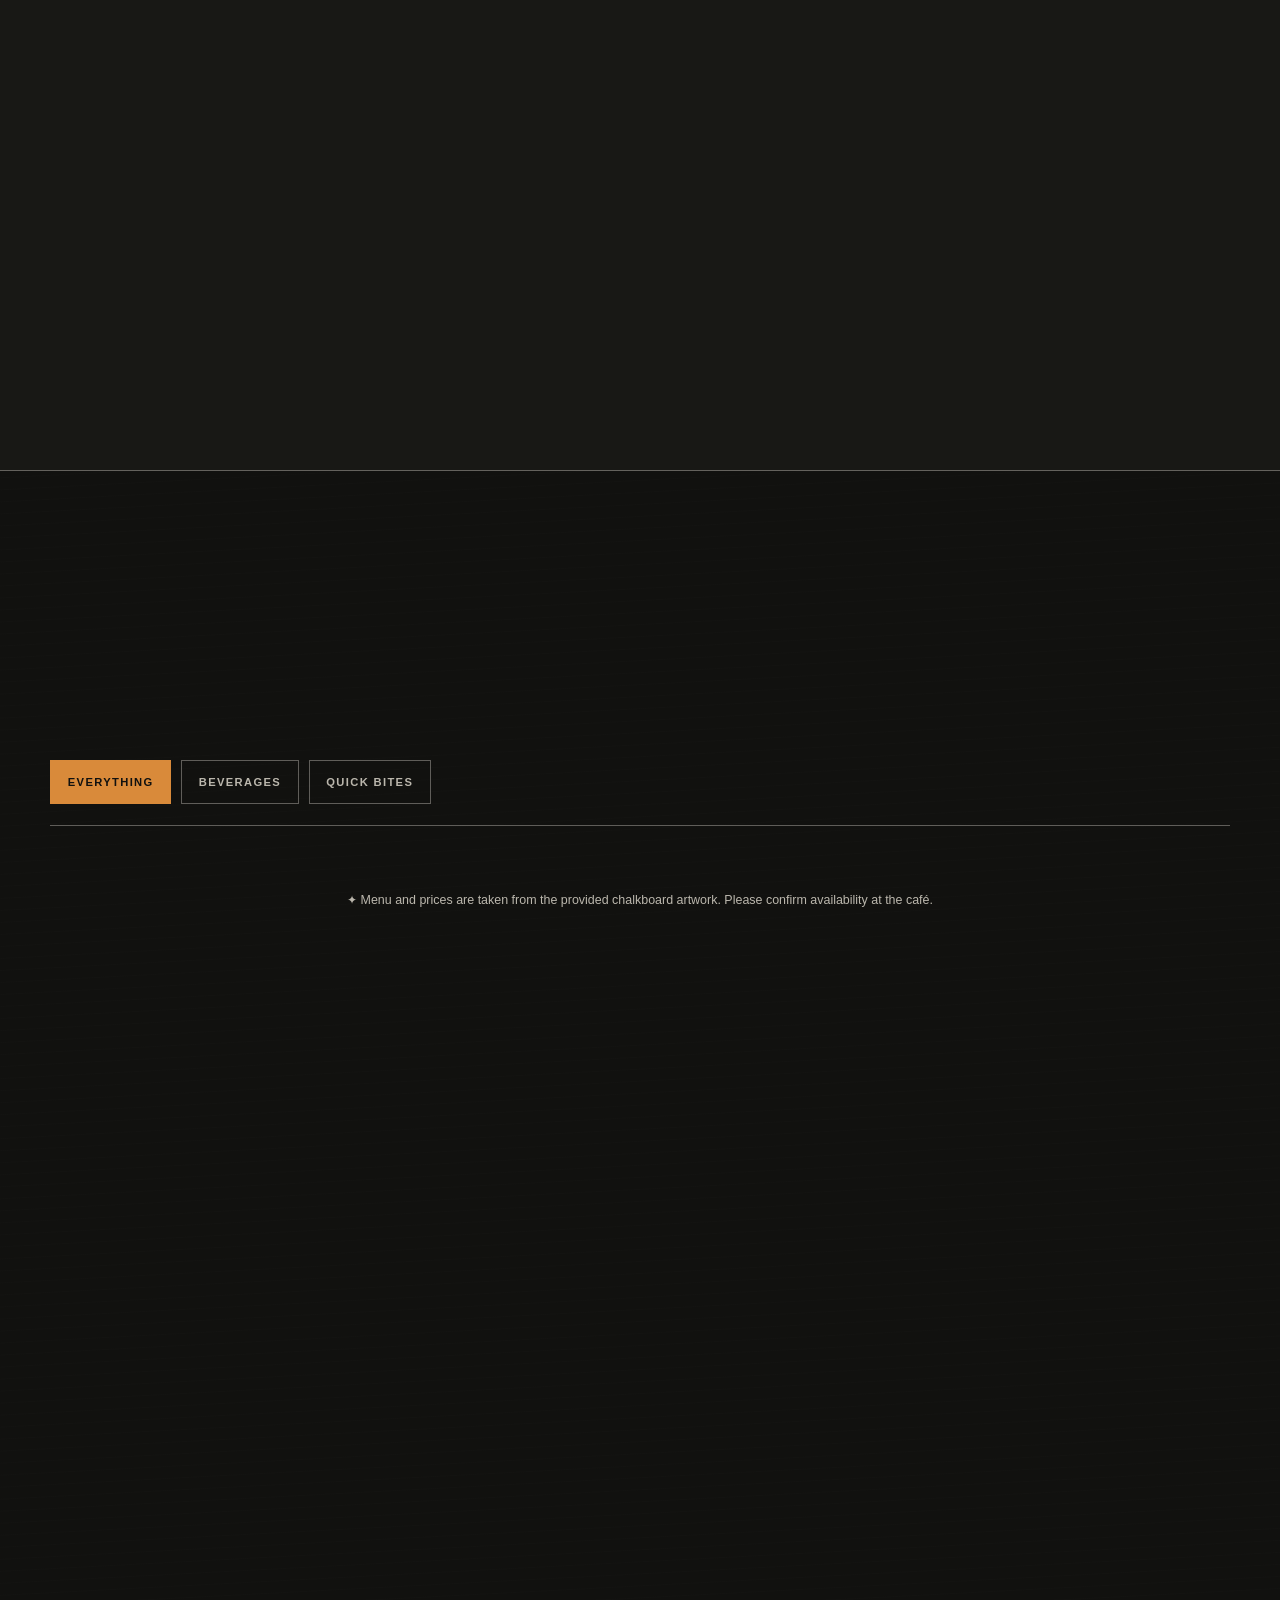
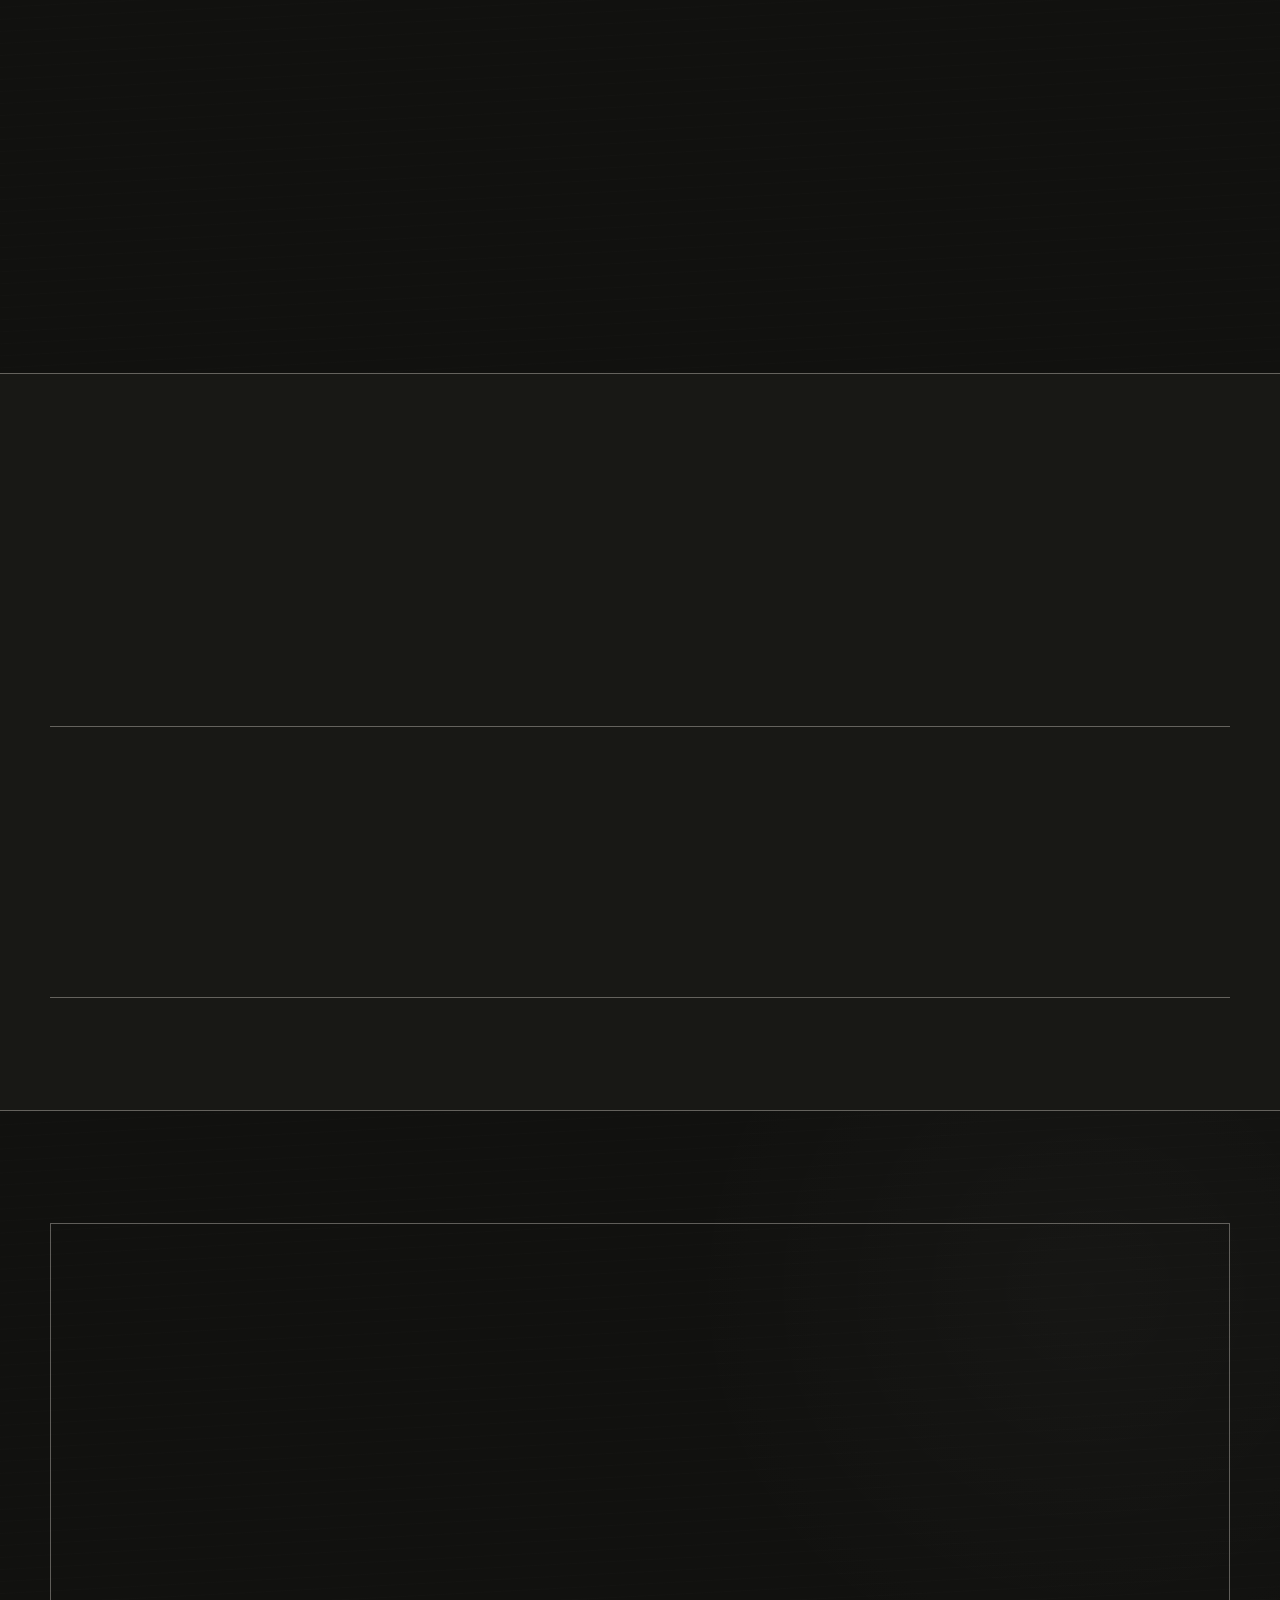
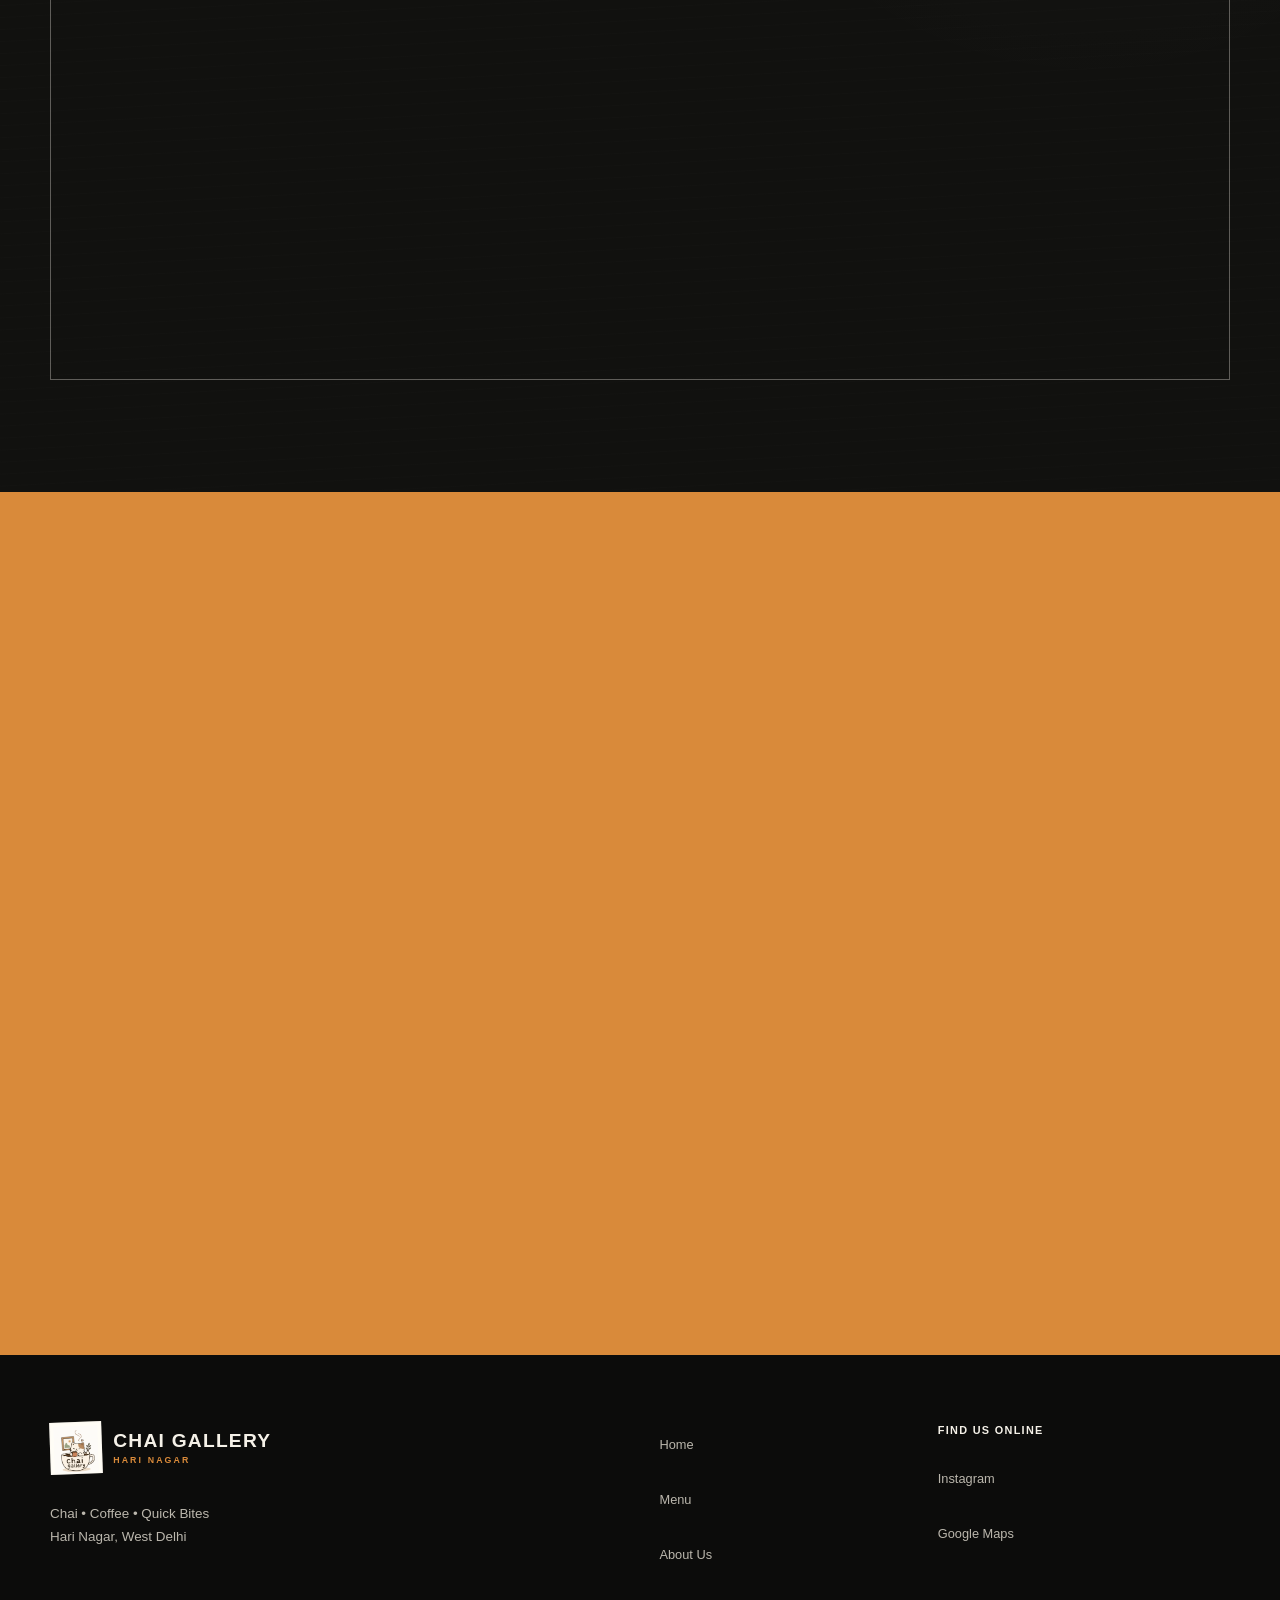
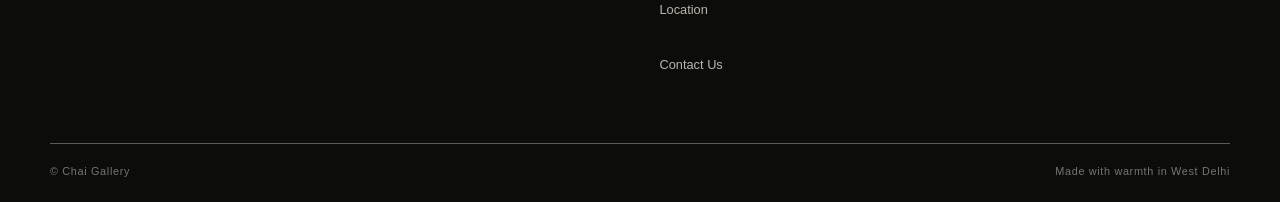
==== commit c42ce7a2: "Publish search pages sitemap and contact phone" ====
--- a/index.html
+++ b/index.html
@@ -30,16 +30,13 @@
   <link rel="preload" href="assets/images/menu-art/hero-chai.png" as="image">
   <link rel="preload" href="assets/images/chai-gallery-logo.png" as="image">
   <link rel="stylesheet" href="css/style.css">
-  <script>
-    window.CHAI_GALLERY_CONFIG = { apiBase: "https://chai-gallery-orders-dev.passishubham1.workers.dev" };
-  </script>
-  <script src="https://checkout.razorpay.com/v1/checkout.js" defer></script>
 
   <script type="application/ld+json">
   {
     "@context": "https://schema.org",
     "@type": "CafeOrCoffeeShop",
     "name": "Chai Gallery",
+    "telephone": "+919311370924",
     "description": "A cozy neighborhood cafe for chai, coffee and quick bites in Hari Nagar, West Delhi.",
     "servesCuisine": ["Tea", "Coffee", "Cafe", "Fast Food"],
     "priceRange": "₹",
@@ -82,7 +79,6 @@
         <a href="#why-us">Why us</a>
         <a href="#location">Location</a>
         <a href="#contact">Contact</a>
-        <button class="nav-order-button" type="button" data-open-cart>Order online <span data-cart-count>0</span></button>
       </nav>
     </div>
   </header>
@@ -97,7 +93,6 @@
           <p class="hero-intro">A cozy corner in Hari Nagar for conversation, comfort food and one more cup. Come hungry. Leave happier.</p>
           <div class="button-row">
             <a class="button button-primary" href="#menu">View menu <span aria-hidden="true">↘</span></a>
-            <button class="button button-order" type="button" data-open-cart>Order online <span aria-hidden="true">→</span></button>
             <a class="button button-ghost" href="#location">Visit us <span aria-hidden="true">→</span></a>
           </div>
           <div class="hero-note" aria-label="Cafe highlights">
@@ -260,6 +255,7 @@
         <p class="eyebrow center"><span></span> Tea sounds like a plan <span></span></p>
         <h2 id="cta-title">CRAVING<br><em>SOMETHING GOOD?</em></h2>
         <p>Drop by Chai Gallery for chai, coffee and your favourite quick bites.</p>
+        <p>Contact Us: <a href="tel:+919311370924">9311370924</a></p>
         <div class="button-row center">
           <a class="button button-dark" href="#menu">View menu <span aria-hidden="true">↘</span></a>
           <a class="button button-outline-dark" href="https://maps.app.goo.gl/oTxASr8ygmc5eHVb9" target="_blank" rel="noopener">Get directions <span aria-hidden="true">→</span></a>
@@ -267,45 +263,6 @@
       </div>
     </section>
   </main>
-
-  <button class="cart-dock" type="button" data-open-cart hidden aria-label="Open your cart">
-    <span data-cart-summary>Your cart is empty</span><strong>View cart →</strong>
-  </button>
-
-  <dialog class="order-dialog" data-order-dialog aria-labelledby="order-dialog-title">
-    <div class="order-dialog-inner">
-      <button class="dialog-close" type="button" data-close-cart aria-label="Close order checkout">×</button>
-      <div class="order-dialog-heading">
-        <p class="eyebrow"><span></span> Order online</p>
-        <h2 id="order-dialog-title">YOUR <em>ORDER</em></h2>
-      </div>
-      <div class="order-layout">
-        <section class="cart-panel" aria-label="Cart items">
-          <div data-cart-items></div>
-          <p class="cart-empty" data-cart-empty>Add items from the menu to begin your order.</p>
-          <dl class="order-totals">
-            <div><dt>Items</dt><dd data-subtotal>₹0</dd></div>
-            <div><dt>Delivery</dt><dd data-delivery>—</dd></div>
-            <div class="total"><dt>Total</dt><dd data-total>₹0</dd></div>
-          </dl>
-        </section>
-        <form class="checkout-form" data-checkout-form>
-          <p class="form-note">Home delivery is available in selected nearby postcodes. Delivery fee is confirmed before payment.</p>
-          <label>Name<input name="name" autocomplete="name" required maxlength="80"></label>
-          <label>Mobile number<input name="phone" type="tel" autocomplete="tel" required inputmode="numeric" pattern="[0-9]{10}" maxlength="10" placeholder="10-digit mobile number"></label>
-          <label>Delivery address<textarea name="address" autocomplete="street-address" required maxlength="300" rows="3" placeholder="House/flat, street, area"></textarea></label>
-          <div class="form-two-col">
-            <label>Landmark <input name="landmark" maxlength="100" placeholder="Optional"></label>
-            <label>Pincode<input name="pincode" autocomplete="postal-code" required inputmode="numeric" pattern="[0-9]{6}" maxlength="6" placeholder="1100XX"></label>
-          </div>
-          <label>Instructions<textarea name="instructions" maxlength="240" rows="2" placeholder="Optional"></textarea></label>
-          <p class="checkout-status" data-checkout-status role="status" aria-live="polite"></p>
-          <button class="button button-primary checkout-pay" type="submit" data-pay-button disabled>Pay securely</button>
-          <p class="payment-note">Payments are processed securely by Razorpay. Your order is confirmed only after payment verification.</p>
-        </form>
-      </div>
-    </div>
-  </dialog>
 
   <footer class="site-footer">
     <div class="container footer-grid">
@@ -319,7 +276,7 @@
         <p>Chai • Coffee • Quick Bites<br>Hari Nagar, West Delhi</p>
       </div>
       <nav class="footer-nav" aria-label="Footer navigation">
-        <a href="#home">Home</a><a href="/menu.html">Menu</a><a href="/about.html">About</a><a href="/location.html">Location</a><a href="/contact.html">Contact</a>
+        <a href="#home">Home</a><a href="/menu.html">Menu</a><a href="/about.html">About Us</a><a href="/location.html">Location</a><a href="/contact.html">Contact Us</a>
       </nav>
       <div class="footer-links">
         <span>Find us online</span>
@@ -334,6 +291,6 @@
   </footer>
 
   <noscript><p class="noscript">Please enable JavaScript to view the full café menu.</p></noscript>
-  <script type="module" src="js/script.js"></script>
+  <script src="js/script.js" defer></script>
 </body>
 </html>
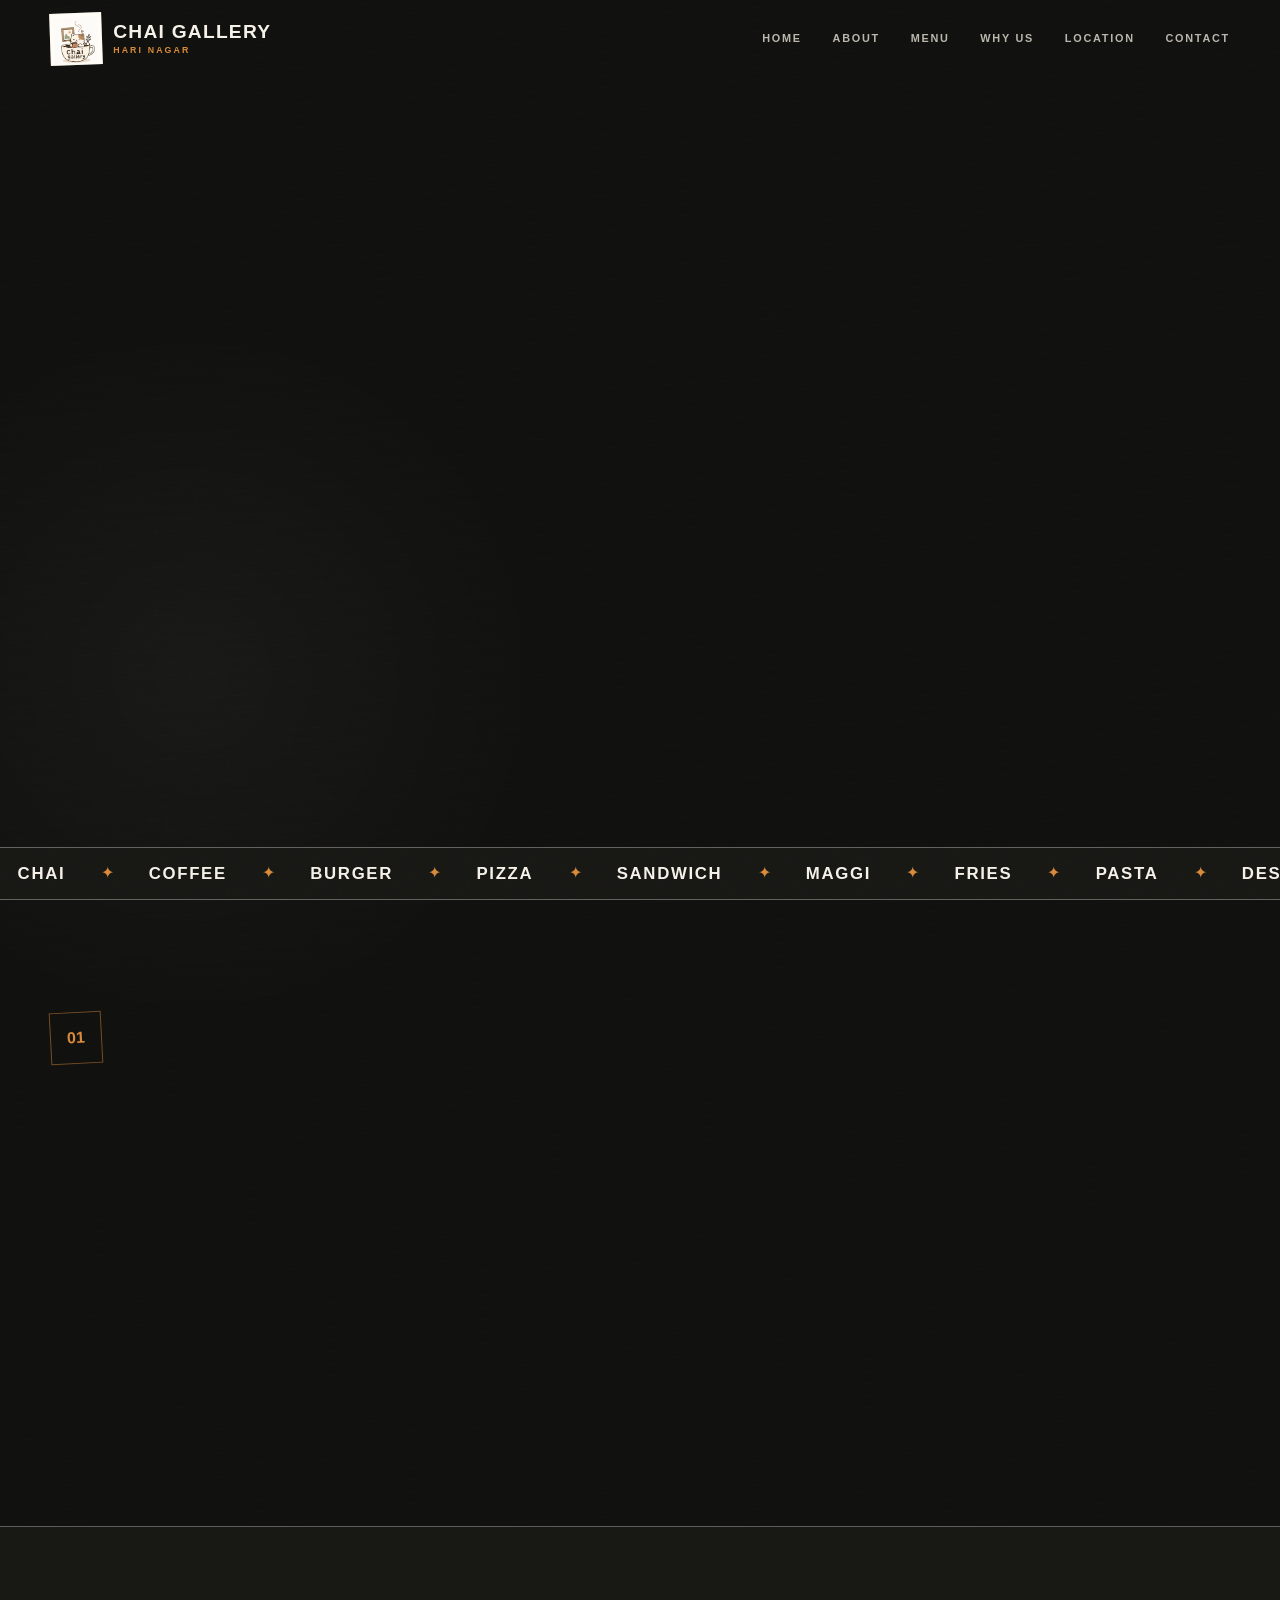
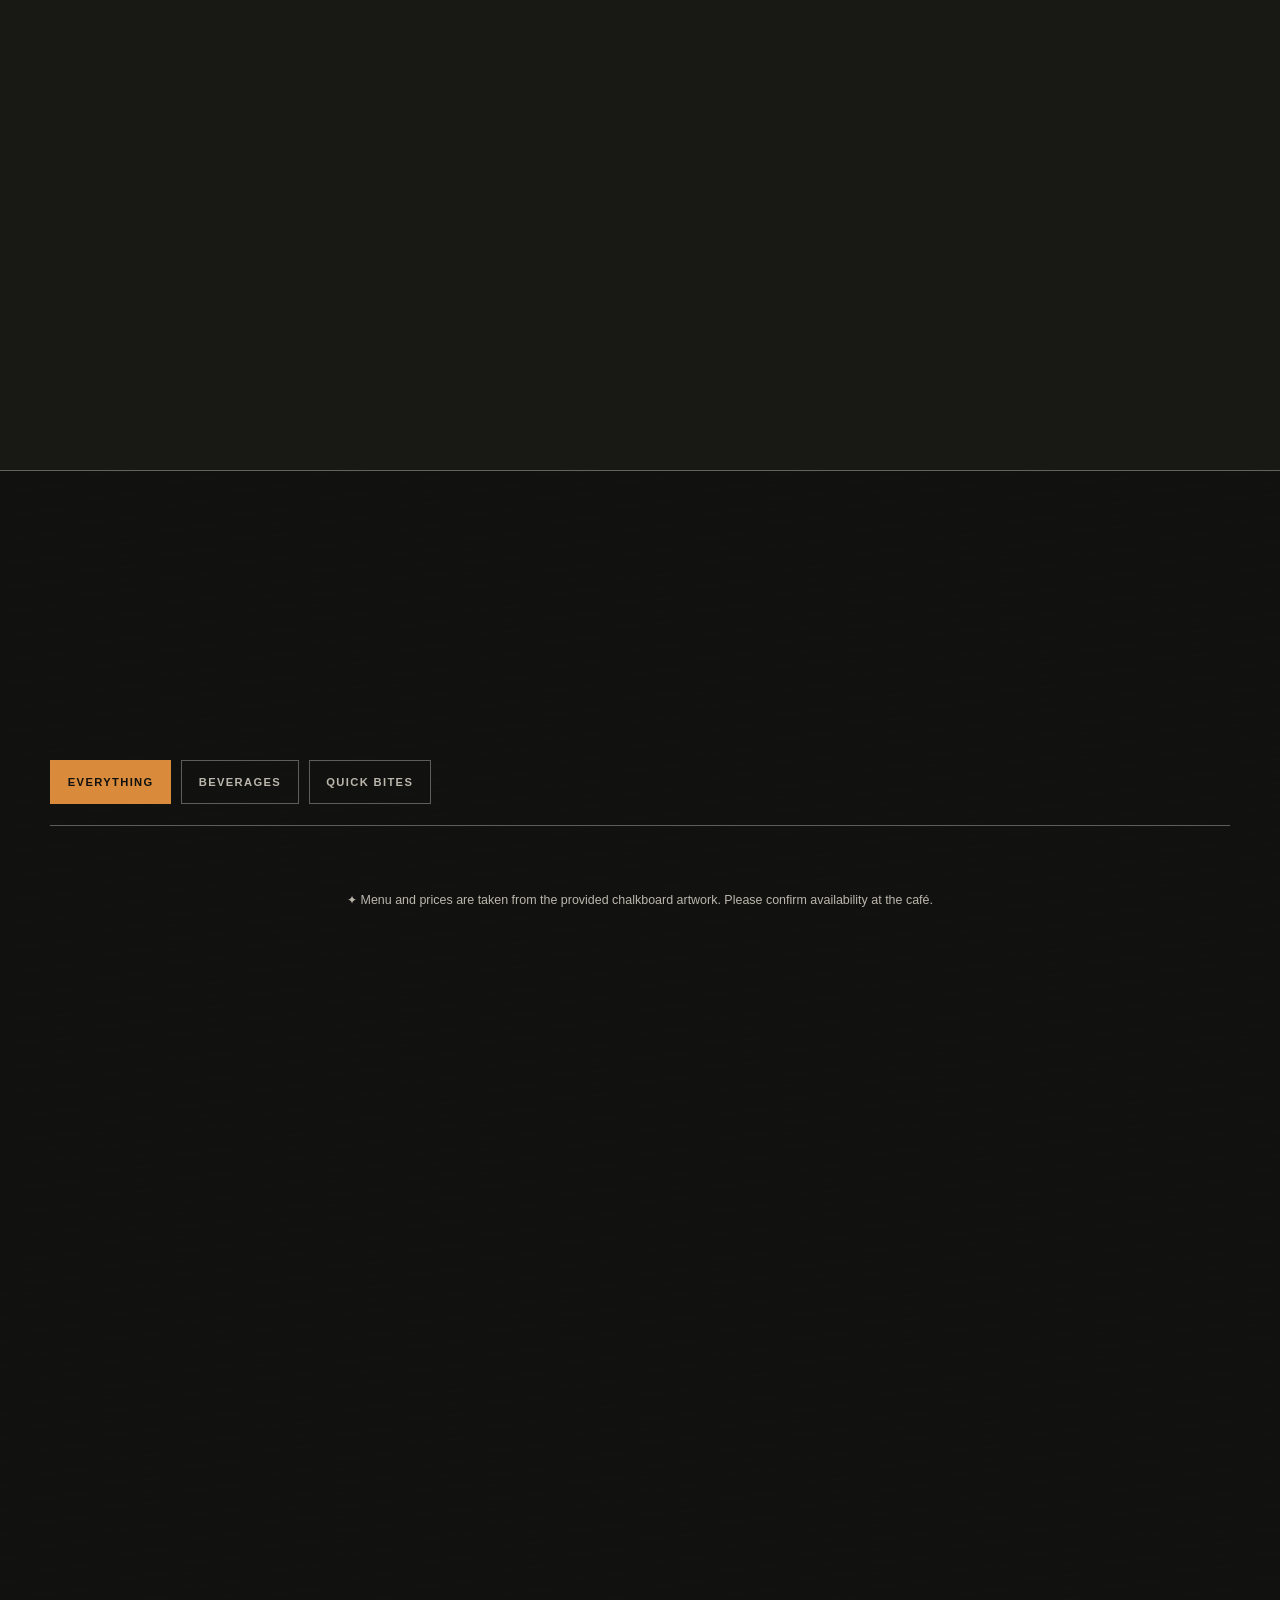
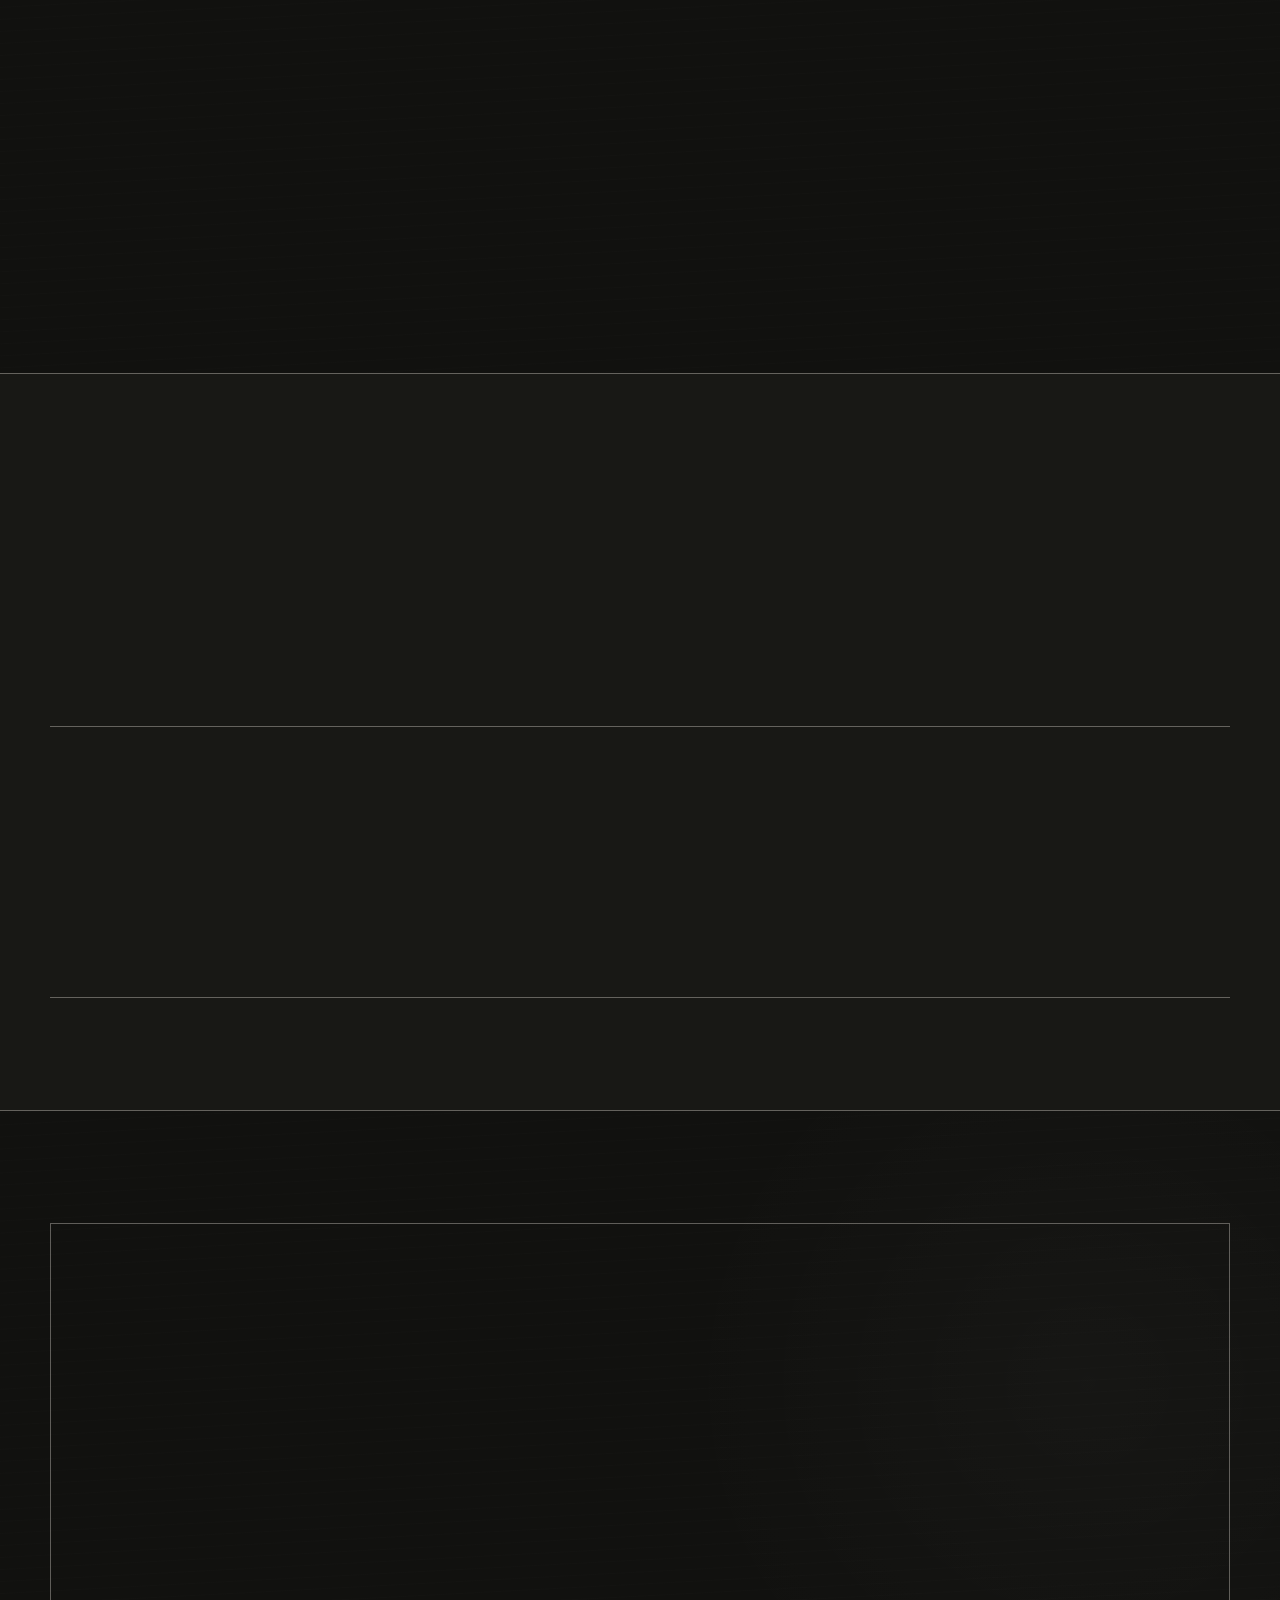
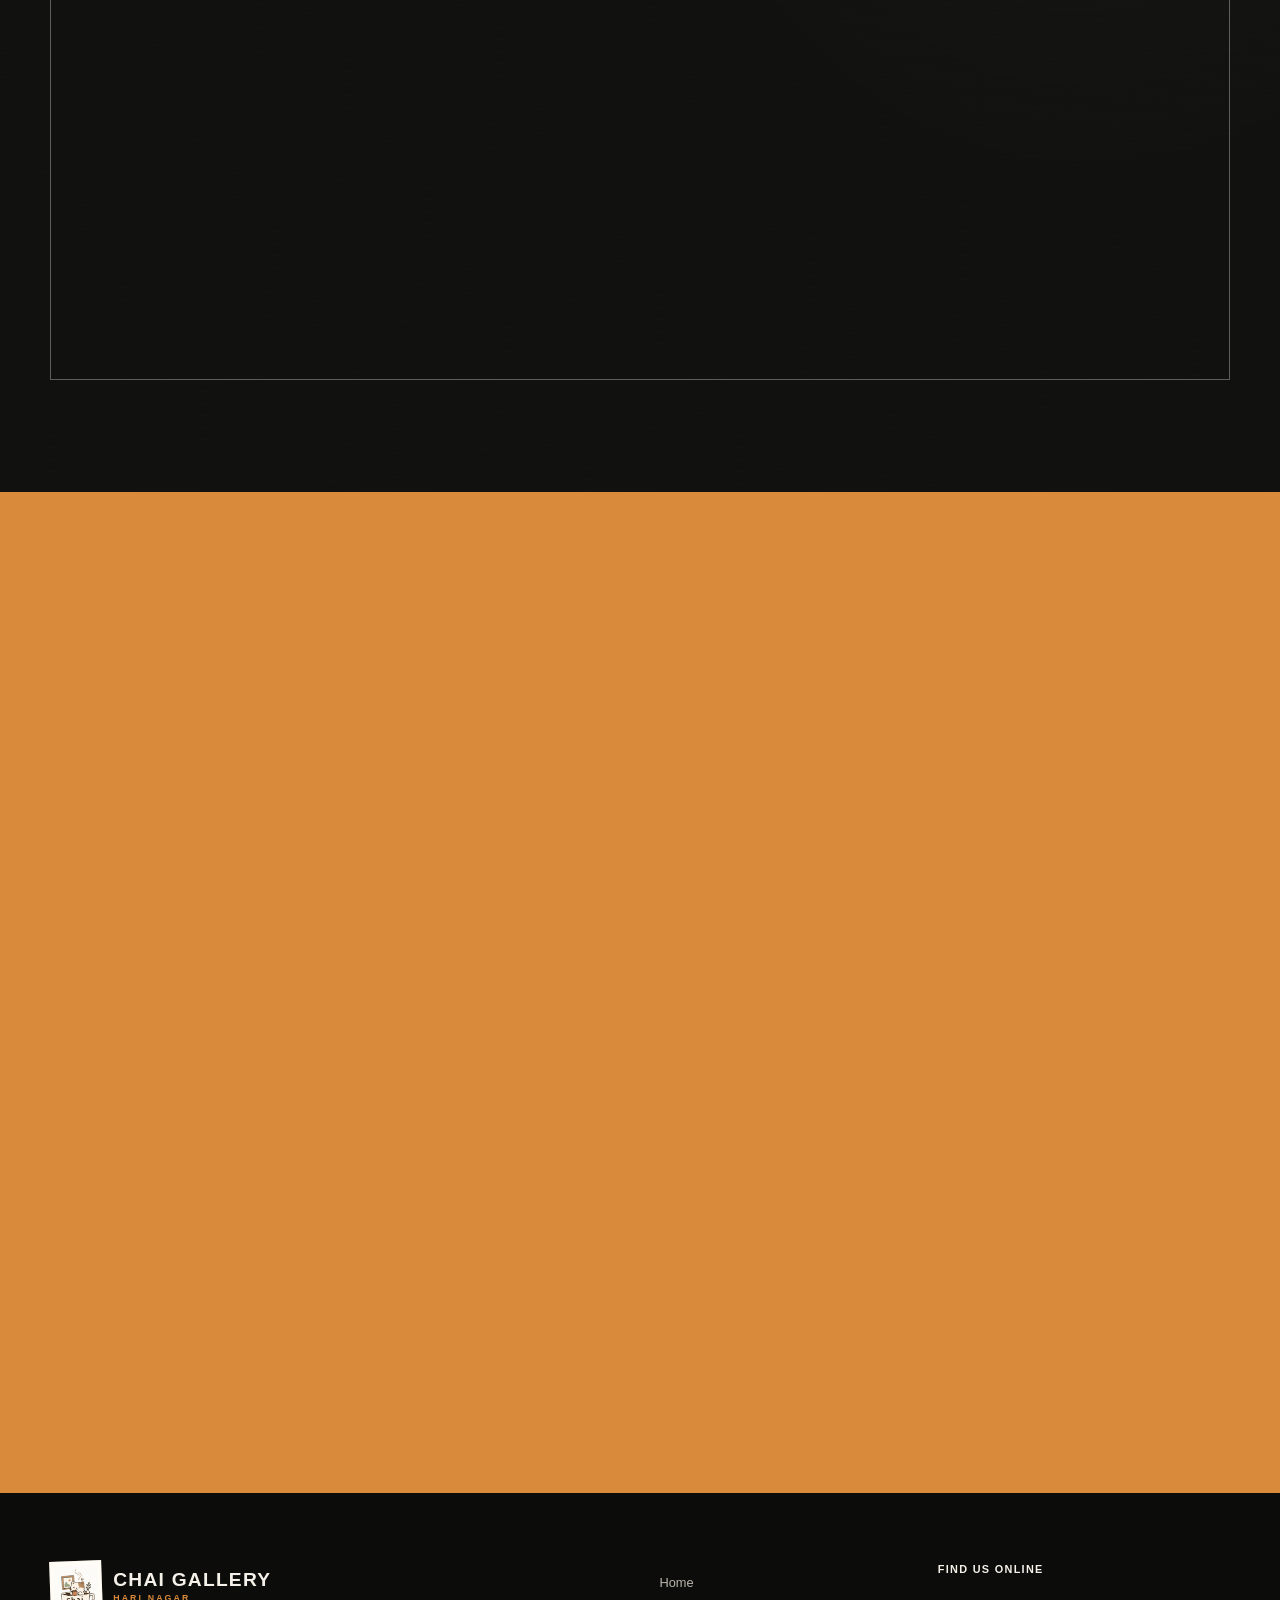
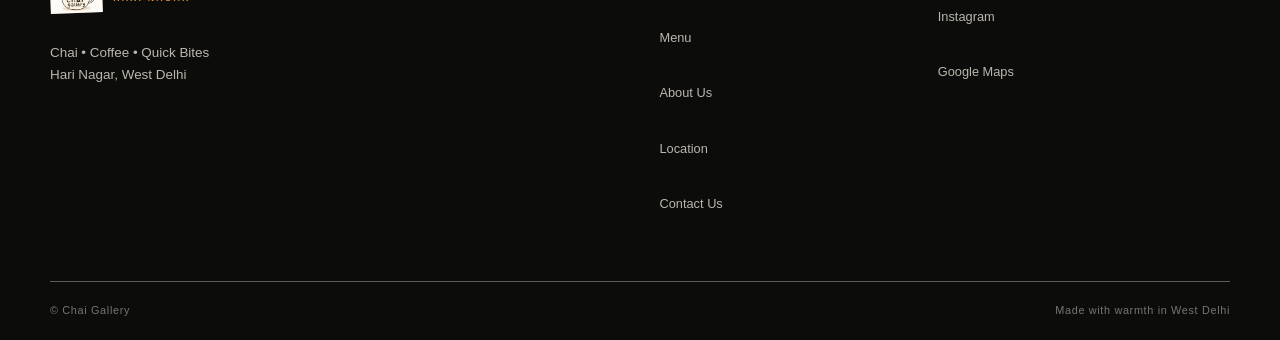
==== commit 5ff19910: "Highlight contact phone with prominent call button" ====
--- a/index.html
+++ b/index.html
@@ -255,7 +255,7 @@
         <p class="eyebrow center"><span></span> Tea sounds like a plan <span></span></p>
         <h2 id="cta-title">CRAVING<br><em>SOMETHING GOOD?</em></h2>
         <p>Drop by Chai Gallery for chai, coffee and your favourite quick bites.</p>
-        <p>Contact Us: <a href="tel:+919311370924">9311370924</a></p>
+        <p class="contact-highlight"><a href="tel:+919311370924"><span>Contact Us</span><strong>9311370924</strong><small>Tap to call ↗</small></a></p>
         <div class="button-row center">
           <a class="button button-dark" href="#menu">View menu <span aria-hidden="true">↘</span></a>
           <a class="button button-outline-dark" href="https://maps.app.goo.gl/oTxASr8ygmc5eHVb9" target="_blank" rel="noopener">Get directions <span aria-hidden="true">→</span></a>
--- a/css/style.css
+++ b/css/style.css
@@ -276,85 +276,6 @@
 .menu-dots { min-width: 12px; border-bottom: 1px dotted rgba(245,241,232,.34); transform: translateY(-.2rem); }
 .menu-price { color: var(--chalk-bright); font-family: var(--font-display); font-weight: 700; letter-spacing: .03em; text-align: right; white-space: nowrap; }
 .menu-price.placeholder { color: var(--muted); }
-.menu-add { padding: 0; border: 0; background: transparent; cursor: pointer; }
-.menu-add b { display: inline-grid; width: 18px; height: 18px; place-items: center; margin-left: .2rem; color: var(--board); border-radius: 50%; background: var(--accent); font-family: var(--font-body); }
-.menu-add:hover, .menu-add:focus-visible { color: var(--accent-bright); }
-.nav-order-button { min-height: 38px; padding: .45rem .75rem; color: var(--board); border: 0; background: var(--accent); font-size: .68rem; font-weight: 900; letter-spacing: .1em; text-transform: uppercase; cursor: pointer; }
-.nav-order-button span { display: inline-grid; min-width: 1.4rem; height: 1.4rem; place-items: center; margin-left: .35rem; color: var(--chalk); border-radius: 50%; background: var(--board); }
-.button-order { color: var(--board); border: 1px solid var(--accent); background: var(--accent); cursor: pointer; }
-.button-order:hover, .button-order:focus-visible { color: var(--chalk-bright); border-color: var(--accent-bright); background: var(--accent-bright); transform: translateY(-2px); }
-.cart-dock { position: fixed; z-index: 80; right: 1.25rem; bottom: 1.25rem; display: flex; gap: 1.4rem; align-items: center; padding: .85rem 1rem; color: var(--board); border: 1px solid var(--board); background: var(--accent); box-shadow: 0 10px 30px rgba(0,0,0,.32); font-size: .82rem; cursor: pointer; }
-.cart-dock strong { padding-left: 1rem; border-left: 1px solid rgba(17,17,15,.35); text-transform: uppercase; letter-spacing: .08em; }
-.order-dialog { width: min(100% - 2rem, 980px); max-height: min(90vh, 860px); padding: 0; color: var(--chalk); border: 1px solid var(--line); background: var(--board); box-shadow: 0 30px 80px rgba(0,0,0,.66); }
-.order-dialog::backdrop { background: rgba(0,0,0,.72); backdrop-filter: blur(4px); }
-.order-dialog-inner { position: relative; padding: clamp(1.3rem, 4vw, 3rem); }
-.dialog-close { position: absolute; top: .8rem; right: .8rem; width: 42px; height: 42px; color: var(--chalk); border: 1px solid var(--line); background: transparent; font-size: 1.8rem; line-height: 1; cursor: pointer; }
-.order-dialog-heading h2 { margin: 0 0 1.8rem; font-size: clamp(2.8rem, 6vw, 4.7rem); }
-.order-layout { display: grid; grid-template-columns: 1fr 1fr; border: var(--border-thin); }
-.cart-panel, .checkout-form { padding: 1.25rem; }
-.checkout-form { border-left: var(--border-thin); }
-.cart-line { display: flex; justify-content: space-between; gap: 1rem; padding: .85rem 0; border-bottom: 1px solid var(--faint); }
-.cart-line strong, .cart-line small { display: block; }
-.cart-line small { color: var(--muted); font-size: .7rem; }
-.cart-line-controls { display: flex; align-items: center; gap: .5rem; }
-.cart-line-controls button { width: 27px; height: 27px; color: var(--chalk); border: 1px solid var(--line); background: transparent; cursor: pointer; }
-.cart-line-controls b { min-width: 56px; color: var(--accent-bright); font-family: var(--font-display); text-align: right; }
-.cart-empty { color: var(--muted); }
-.order-totals { margin: 1.2rem 0 0; border-top: var(--border-thin); }
-.order-totals div { display: flex; justify-content: space-between; padding: .6rem 0; color: var(--muted); }
-.order-totals dd { margin: 0; color: var(--chalk); font-weight: 800; }
-.order-totals .total { color: var(--chalk); border-top: var(--border-thin); font-size: 1.15rem; }
-.order-totals .total dd { color: var(--accent-bright); }
-.checkout-form { display: grid; align-content: start; gap: .75rem; }
-.checkout-form label { display: grid; gap: .32rem; color: var(--muted); font-size: .7rem; font-weight: 800; letter-spacing: .08em; text-transform: uppercase; }
-.checkout-form input, .checkout-form textarea { width: 100%; padding: .72rem; color: var(--chalk); border: 1px solid var(--line); border-radius: 0; background: rgba(255,255,255,.03); font: inherit; letter-spacing: normal; text-transform: none; resize: vertical; }
-.form-two-col { display: grid; grid-template-columns: 1fr 1fr; gap: .75rem; }
-.form-note, .payment-note { margin: 0; color: var(--muted); font-size: .73rem; line-height: 1.5; }
-.checkout-status { min-height: 1.4rem; margin: 0; color: var(--accent-bright); font-size: .78rem; font-weight: 700; }
-.checkout-status.is-error { color: #ff9991; }
-.checkout-pay { width: 100%; border: 0; cursor: pointer; }
-.checkout-pay:disabled { color: rgba(17,17,15,.58); background: #817d74; cursor: not-allowed; }
-.admin-body { min-height: 100vh; }
-.admin-shell { width: min(1180px, calc(100% - 2rem)); margin: 0 auto; padding: 3rem 0 5rem; }
-.admin-brand { display: inline-flex; align-items: center; gap: .75rem; margin-bottom: 3.5rem; }
-.admin-brand img { width: 52px; height: 52px; object-fit: contain; border: var(--border-thin); background: var(--chalk); }
-.admin-brand strong, .admin-brand small { display: block; font-family: var(--font-display); font-weight: 900; letter-spacing: .09em; }
-.admin-brand small { margin-top: .25rem; color: var(--accent); font-family: var(--font-body); font-size: .6rem; }
-.admin-login { width: min(100%, 480px); padding: clamp(1.5rem, 5vw, 3rem); border: var(--border-thin); background: var(--board-soft); }
-.admin-login h1, .admin-header h1 { margin-bottom: 1rem; font-size: clamp(3.5rem, 8vw, 6rem); }
-.admin-login > p:not(.eyebrow) { color: var(--muted); }
-.admin-login form { display: grid; gap: 1rem; margin-top: 2rem; }
-.admin-login label { display: grid; gap: .35rem; color: var(--muted); font-size: .7rem; font-weight: 800; letter-spacing: .1em; text-transform: uppercase; }
-.admin-login input, .admin-order select { color: var(--chalk); border: 1px solid var(--line); border-radius: 0; background: rgba(255,255,255,.04); }
-.admin-login input { padding: .8rem; font: inherit; }
-.admin-login .button { width: 100%; border: 0; cursor: pointer; }
-.admin-login .button:disabled { cursor: wait; opacity: .7; }
-.admin-header { display: flex; justify-content: space-between; gap: 1.5rem; align-items: end; margin-bottom: 1.4rem; }
-.admin-header .eyebrow { margin-bottom: .75rem; }
-.admin-actions { display: flex; flex-wrap: wrap; gap: .6rem; }
-.admin-actions .button { min-height: 42px; cursor: pointer; }
-.admin-message { min-height: 1.3rem; margin: 0 0 1rem; color: var(--accent-bright); font-size: .8rem; font-weight: 700; }
-.admin-message.is-error { color: #ff9991; }
-.order-filters { display: flex; flex-wrap: wrap; gap: .55rem; margin-bottom: 1.4rem; }
-.order-filters button { min-height: 40px; padding: .5rem .85rem; color: var(--muted); border: 1px solid var(--line); background: transparent; font: inherit; font-size: .7rem; font-weight: 800; letter-spacing: .08em; text-transform: uppercase; cursor: pointer; }
-.order-filters button.is-active { color: var(--board); border-color: var(--accent); background: var(--accent); }
-.admin-orders { display: grid; gap: 1rem; }
-.admin-order { border: var(--border-thin); background: var(--board-soft); }
-.admin-order > header, .admin-order > footer { display: flex; justify-content: space-between; align-items: center; gap: 1rem; padding: 1rem 1.2rem; border-bottom: var(--border-thin); }
-.admin-order > footer { border-top: var(--border-thin); border-bottom: 0; }
-.order-number { display: block; color: var(--accent-bright); font-family: var(--font-display); font-size: 1.25rem; font-weight: 900; letter-spacing: .08em; }
-.admin-order time { color: var(--muted); font-size: .72rem; }
-.order-status { padding: .3rem .55rem; font-size: .64rem; font-weight: 900; letter-spacing: .08em; text-transform: uppercase; }
-.status-paid { color: #181815; background: #e8c067; }.status-preparing { color: #181815; background: #e99a50; }.status-out_for_delivery { color: #181815; background: #7ec8de; }.status-completed { color: #181815; background: #8fc98e; }.status-cancelled { color: var(--chalk); background: #a75454; }
-.admin-order-grid { display: grid; grid-template-columns: 1.1fr .9fr; gap: 1.5rem; padding: 1.25rem; }
-.admin-order h2 { margin-bottom: .8rem; color: var(--chalk); font-family: var(--font-body); font-size: 1.1rem; letter-spacing: 0; text-transform: none; }
-.admin-order p { margin: 0; color: var(--muted); font-size: .86rem; line-height: 1.6; white-space: pre-line; }
-.admin-order p a { color: var(--accent-bright); text-decoration: underline; }
-.order-note { margin-top: .75rem !important; padding: .65rem; border-left: 2px solid var(--accent); background: rgba(217,138,58,.08); }
-.admin-items { display: grid; gap: .4rem; margin: 0 0 1rem; padding: 0 0 1rem; border-bottom: var(--border-thin); list-style: none; }
-.admin-items li { display: flex; justify-content: space-between; gap: 1rem; color: var(--chalk); font-size: .83rem; }.admin-items span { color: var(--muted); white-space: nowrap; }
-.admin-order dl { margin: 0; }.admin-order dl div { display: flex; justify-content: space-between; padding: .3rem 0; color: var(--muted); font-size: .8rem; }.admin-order dd { margin: 0; color: var(--chalk); font-weight: 800; }.admin-order .admin-total { margin-top: .3rem; padding-top: .6rem; border-top: var(--border-thin); color: var(--chalk); }.admin-order .admin-total dd { color: var(--accent-bright); font-size: 1rem; }
-.admin-order footer label { display: flex; align-items: center; gap: .65rem; color: var(--muted); font-size: .7rem; font-weight: 800; letter-spacing: .08em; text-transform: uppercase; }.admin-order select { padding: .6rem; font: inherit; font-size: .8rem; text-transform: capitalize; cursor: pointer; }.admin-empty { padding: 2rem; color: var(--muted); border: var(--border-thin); text-align: center; }
 .menu-footnote { margin: 1.5rem 0 0; color: var(--muted); font-size: .78rem; text-align: center; }
 .menu-footnote code { color: var(--accent-bright); }
 
@@ -499,6 +420,11 @@
 
 .cta-section { color: var(--board); background: var(--accent); }
 .cta-inner { position: relative; padding-block: clamp(5.5rem, 12vw, 9rem); text-align: center; }
+.contact-highlight a { display: inline-flex; flex-direction: column; gap: .5rem; max-width: 100%; padding: 1.2rem clamp(1rem, 4vw, 2.5rem); color: var(--chalk-bright); background: var(--board); border: 2px solid var(--chalk-bright); box-shadow: 6px 6px 0 rgba(17,17,15,.22); text-decoration: none; }
+.contact-highlight span { font-weight: 800; text-transform: uppercase; letter-spacing: .12em; }
+.contact-highlight strong { font-size: clamp(1.7rem, 6vw, 3rem); line-height: 1.2; }
+.contact-highlight small { font-size: .85rem; }
+.contact-highlight a:hover, .contact-highlight a:focus-visible { outline: 3px solid var(--board); outline-offset: 4px; }
 .cta-inner .eyebrow { color: var(--board); }
 .cta-inner h2 { max-width: 950px; margin: 0 auto 1.5rem; font-size: clamp(4rem, 10vw, 9rem); }
 .cta-inner h2 em { color: var(--chalk-bright); }
@@ -541,7 +467,6 @@
   .primary-nav { position: fixed; inset: var(--header-height) 0 auto; display: grid; padding: 1.2rem 1rem 1.6rem; border-bottom: var(--border-thin); background: rgba(17,17,15,.98); transform: translateY(-130%); visibility: hidden; transition: transform var(--transition), visibility var(--transition); }
   .primary-nav.is-open { transform: translateY(0); visibility: visible; }
   .primary-nav a { min-height: 45px; display: flex; align-items: center; padding-inline: 1rem; border-bottom: 1px solid var(--faint); }
-  .nav-order-button { width: calc(100% - 2rem); margin: 1rem; }
   .hero-grid { min-height: auto; grid-template-columns: 1fr; padding-top: 5rem; padding-bottom: 2rem; }
   .hero-copy { max-width: 680px; }
   .hero h1 { max-width: 100%; font-size: clamp(5rem, 18vw, 8rem); }
@@ -570,16 +495,6 @@
   .hero-tagline { flex-wrap: wrap; gap: .2rem .4rem; font-size: .92rem; }
   .hero-intro { width: min(100%, 330px); margin-bottom: 1.5rem; font-size: .95rem; }
   .button { width: 100%; justify-content: space-between; }
-  .cart-dock { right: .65rem; bottom: .65rem; left: .65rem; justify-content: space-between; gap: .6rem; }
-  .order-dialog { width: 100%; max-height: 100vh; min-height: 100vh; }
-  .order-dialog-inner { padding: 1.2rem; }
-  .order-layout { grid-template-columns: 1fr; }
-  .checkout-form { border-top: var(--border-thin); border-left: 0; }
-  .admin-shell { width: min(100% - 1.25rem, 1180px); padding-top: 1.5rem; }
-  .admin-brand { margin-bottom: 2rem; }
-  .admin-header { align-items: start; flex-direction: column; }
-  .admin-order-grid { grid-template-columns: 1fr; gap: 1rem; }
-  .admin-order > header, .admin-order > footer { align-items: start; flex-direction: column; }
   .hero-note { gap: .5rem; margin-top: 1.6rem; }
   .hero-art { margin-top: -1rem; }
   .hero-marquee > div { gap: 1.3rem; }
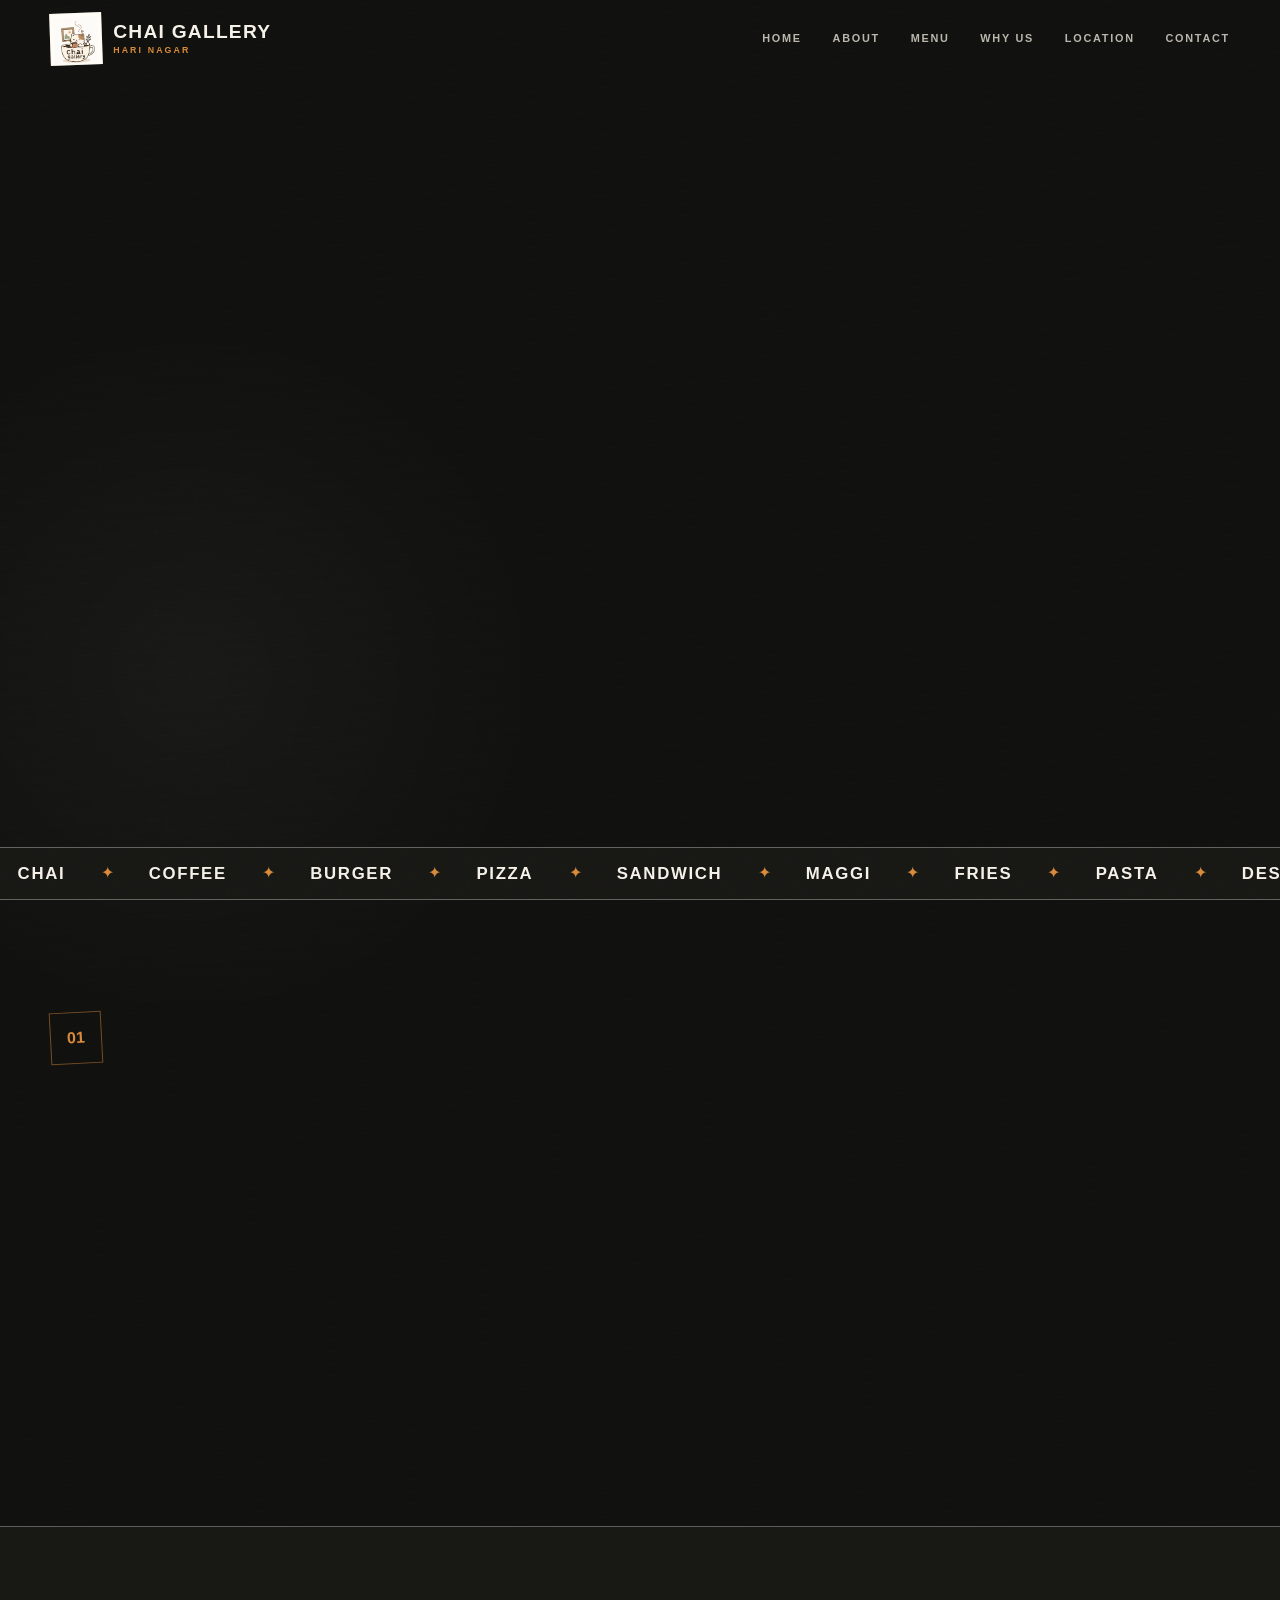
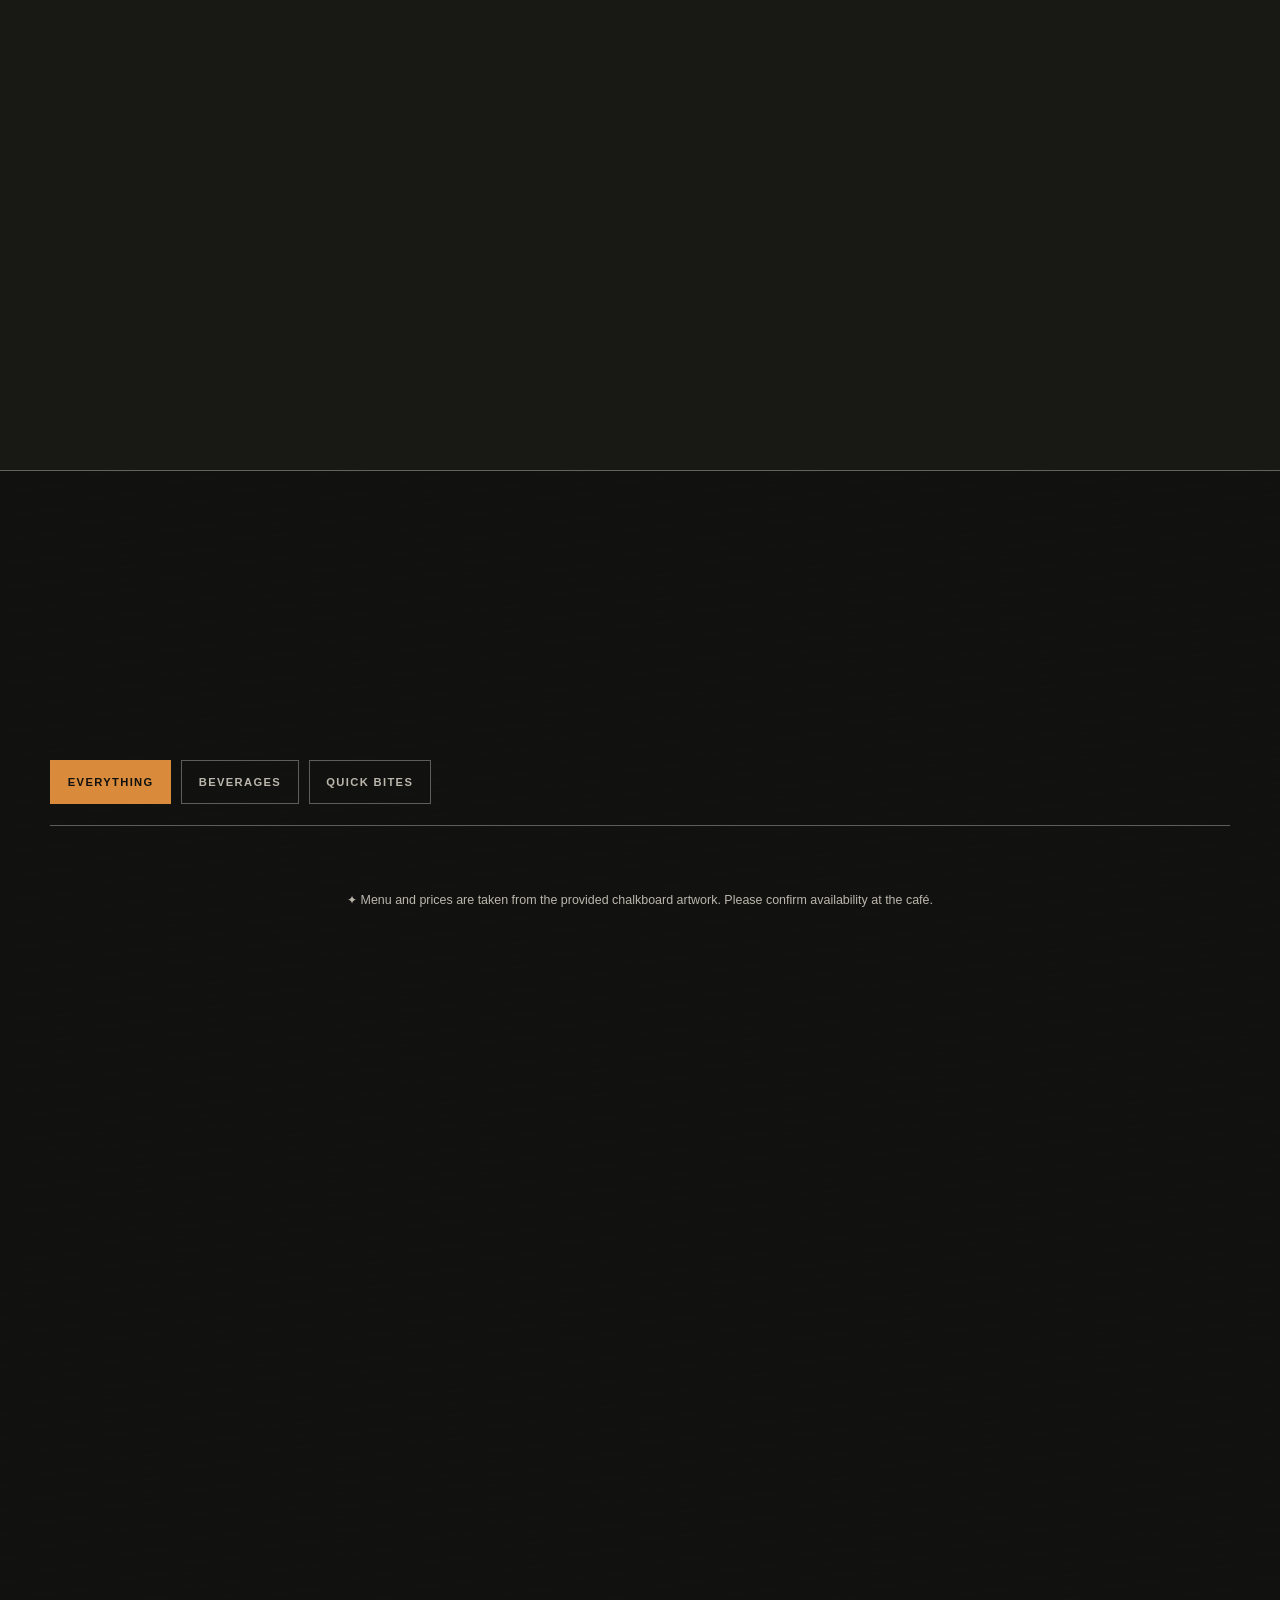
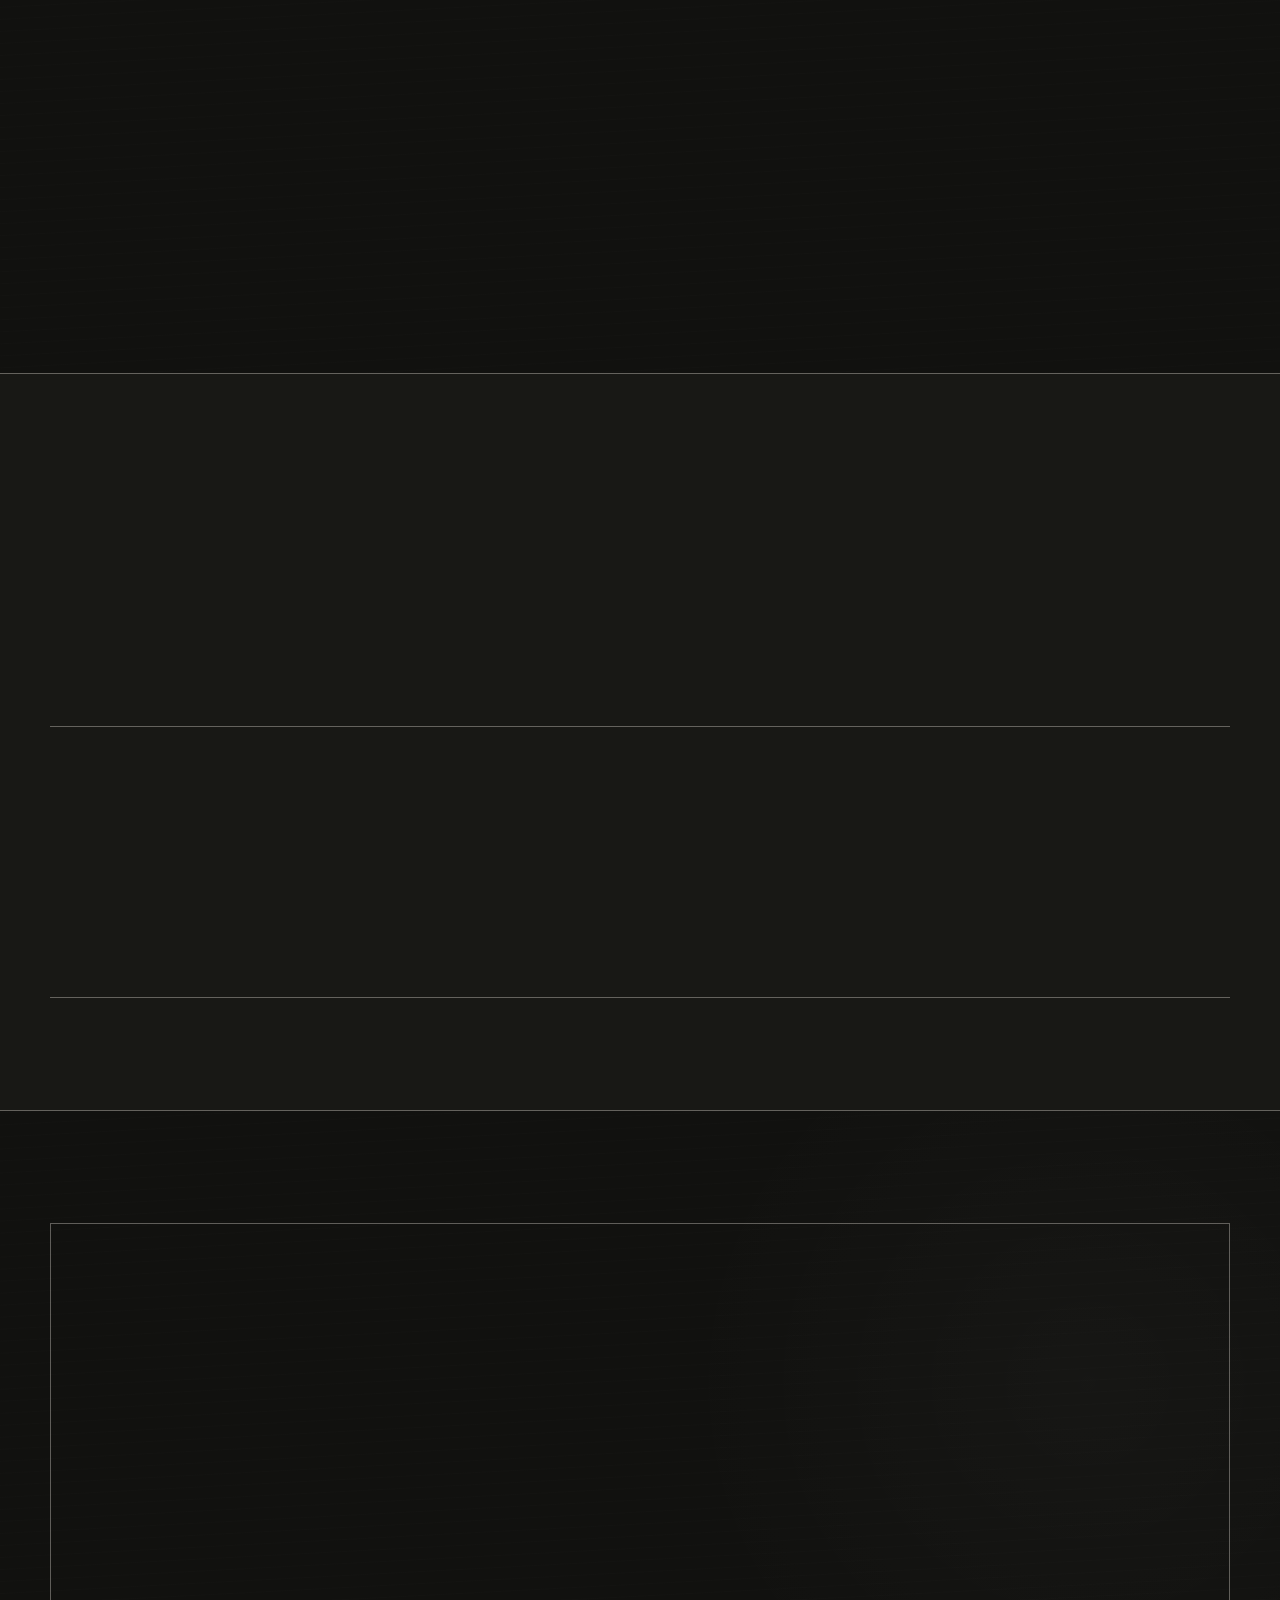
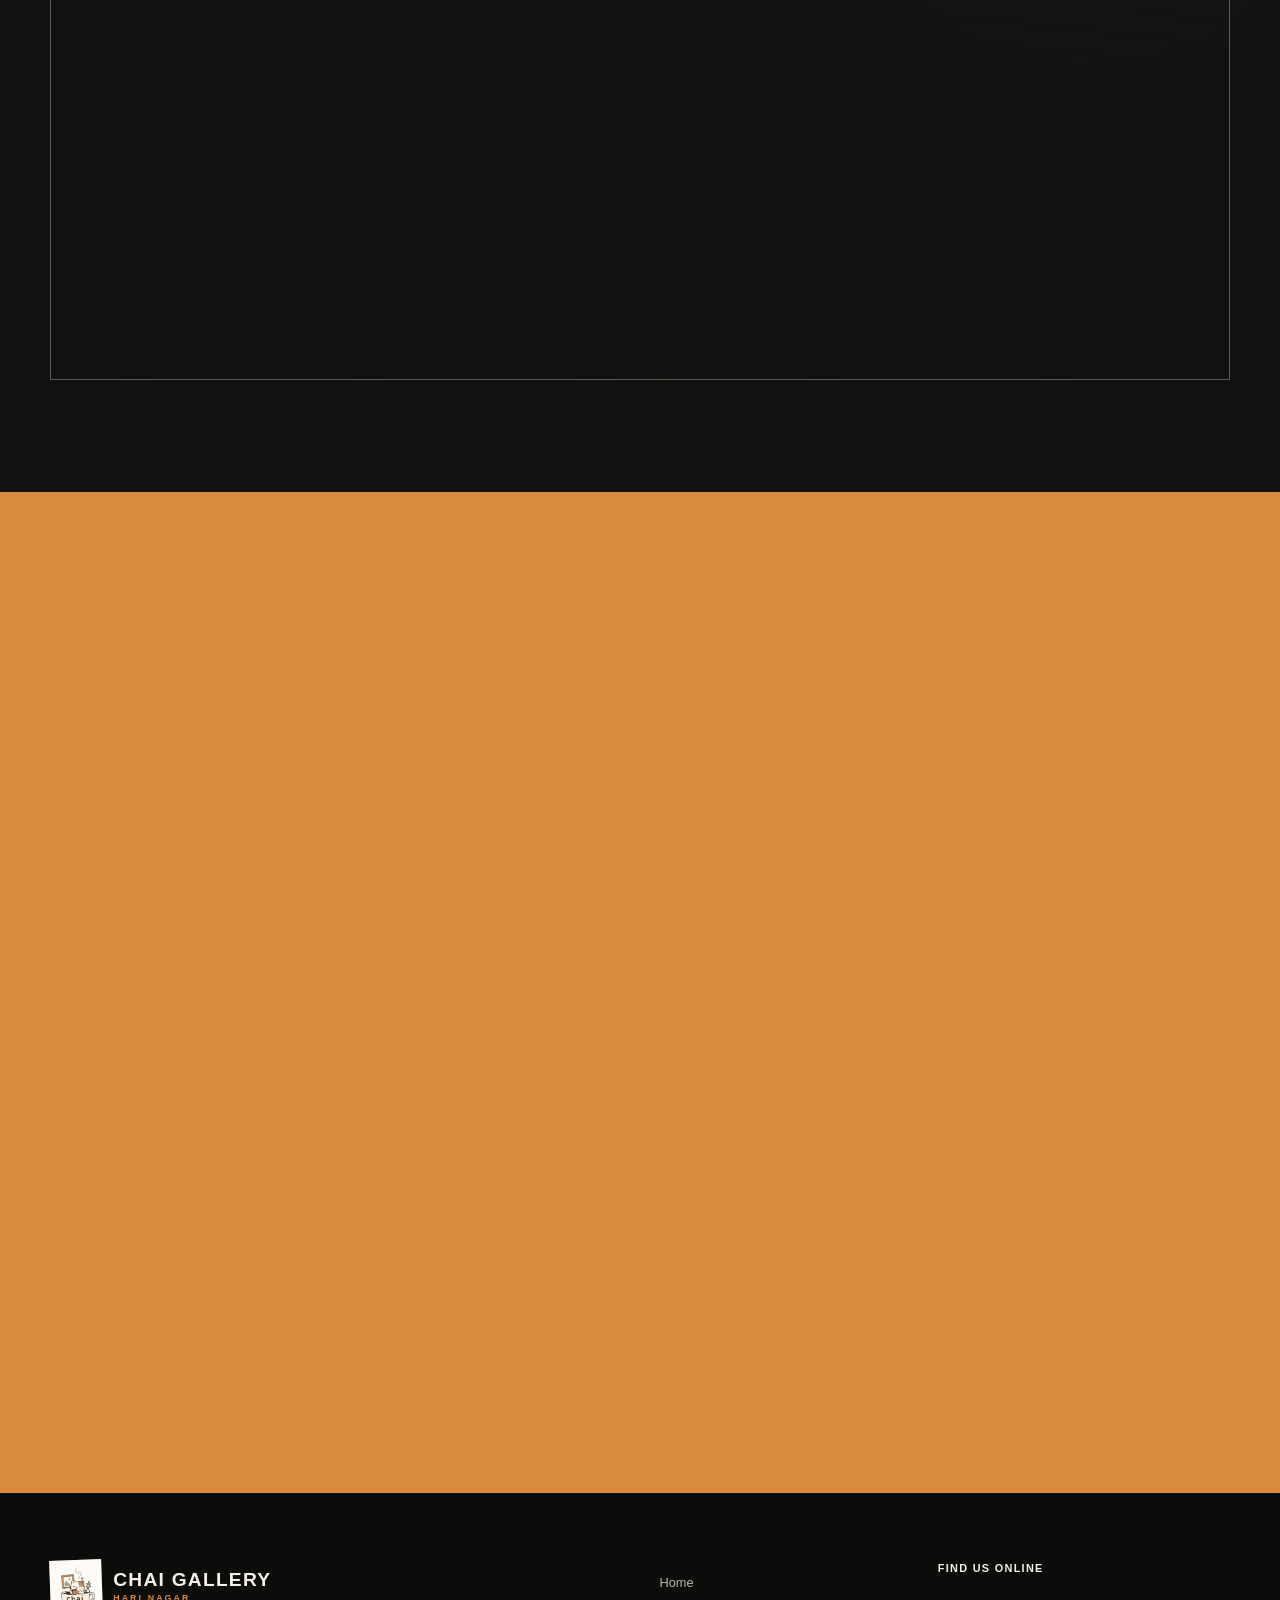
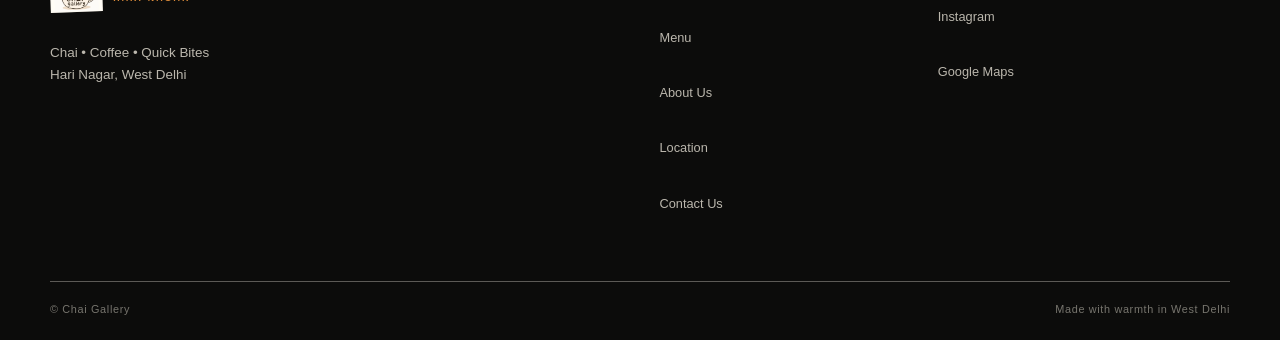
==== commit 9cab9283: "Refine contact call card and refresh stylesheet cache" ====
--- a/index.html
+++ b/index.html
@@ -29,7 +29,7 @@
   <link rel="apple-touch-icon" href="assets/images/whatsapp-preview.png">
   <link rel="preload" href="assets/images/menu-art/hero-chai.png" as="image">
   <link rel="preload" href="assets/images/chai-gallery-logo.png" as="image">
-  <link rel="stylesheet" href="css/style.css">
+  <link rel="stylesheet" href="css/style.css?v=contact-2">
 
   <script type="application/ld+json">
   {
@@ -255,7 +255,7 @@
         <p class="eyebrow center"><span></span> Tea sounds like a plan <span></span></p>
         <h2 id="cta-title">CRAVING<br><em>SOMETHING GOOD?</em></h2>
         <p>Drop by Chai Gallery for chai, coffee and your favourite quick bites.</p>
-        <p class="contact-highlight"><a href="tel:+919311370924"><span>Contact Us</span><strong>9311370924</strong><small>Tap to call ↗</small></a></p>
+        <p class="contact-highlight"><a href="tel:+919311370924" aria-label="Call Chai Gallery on 9311370924"><span>Contact Us</span> <strong>93113 70924</strong> <small>Tap to call ↗</small></a></p>
         <div class="button-row center">
           <a class="button button-dark" href="#menu">View menu <span aria-hidden="true">↘</span></a>
           <a class="button button-outline-dark" href="https://maps.app.goo.gl/oTxASr8ygmc5eHVb9" target="_blank" rel="noopener">Get directions <span aria-hidden="true">→</span></a>
--- a/css/style.css
+++ b/css/style.css
@@ -420,11 +420,11 @@
 
 .cta-section { color: var(--board); background: var(--accent); }
 .cta-inner { position: relative; padding-block: clamp(5.5rem, 12vw, 9rem); text-align: center; }
-.contact-highlight a { display: inline-flex; flex-direction: column; gap: .5rem; max-width: 100%; padding: 1.2rem clamp(1rem, 4vw, 2.5rem); color: var(--chalk-bright); background: var(--board); border: 2px solid var(--chalk-bright); box-shadow: 6px 6px 0 rgba(17,17,15,.22); text-decoration: none; }
+.contact-highlight a { display: inline-flex; flex-direction: column; align-items: center; gap: .65rem; max-width: 100%; padding: 1.35rem clamp(1.5rem, 5vw, 3rem); color: var(--chalk-bright); background: var(--board); border: 1px solid rgba(255,255,255,.35); border-radius: 12px; box-shadow: 0 8px 24px rgba(17,17,15,.18); text-decoration: none; transition: transform .2s, box-shadow .2s; }
 .contact-highlight span { font-weight: 800; text-transform: uppercase; letter-spacing: .12em; }
-.contact-highlight strong { font-size: clamp(1.7rem, 6vw, 3rem); line-height: 1.2; }
+.contact-highlight strong { font-size: clamp(1.7rem, 6vw, 2.6rem); line-height: 1.2; letter-spacing: .04em; font-variant-numeric: tabular-nums; white-space: nowrap; }
 .contact-highlight small { font-size: .85rem; }
-.contact-highlight a:hover, .contact-highlight a:focus-visible { outline: 3px solid var(--board); outline-offset: 4px; }
+.contact-highlight a:hover, .contact-highlight a:focus-visible { transform: translateY(-3px); box-shadow: 0 12px 28px rgba(17,17,15,.25); outline: 2px solid var(--chalk-bright); outline-offset: 4px; }
 .cta-inner .eyebrow { color: var(--board); }
 .cta-inner h2 { max-width: 950px; margin: 0 auto 1.5rem; font-size: clamp(4rem, 10vw, 9rem); }
 .cta-inner h2 em { color: var(--chalk-bright); }
